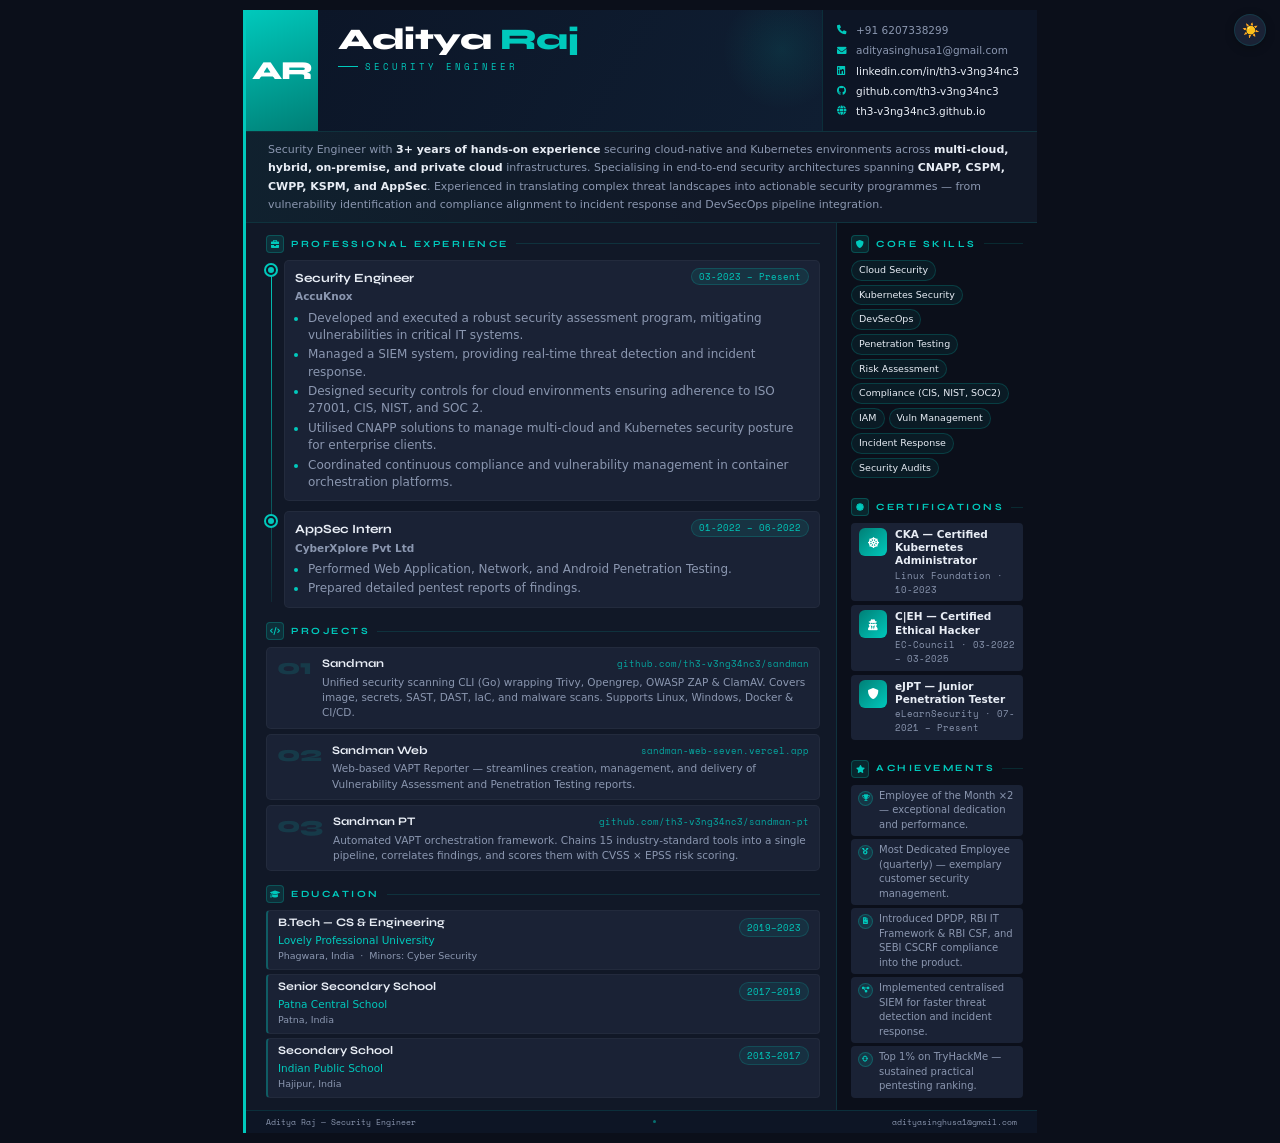
==== img/cv.html @ 72dccef9 "added projects" ====
<!DOCTYPE html>
<html lang="en">
<head>
<meta charset="utf-8">
<title>Aditya Raj — CV</title>
<meta name="viewport" content="width=device-width,initial-scale=1.0">
<link rel="stylesheet" href="https://cdnjs.cloudflare.com/ajax/libs/font-awesome/6.0.0/css/all.min.css">
<link href="https://fonts.googleapis.com/css2?family=Space+Mono:wght@400;700&family=Syne:wght@400;600;700;800&display=swap" rel="stylesheet">
<style>
*, *::before, *::after { margin: 0; padding: 0; box-sizing: border-box; }

:root {
  --accent:  #00c9bc;
  --accent2: #007f76;
  --dark:    #0b0f1a;
  --dark2:   #111827;
  --dark3:   #1a2235;
  --dark4:   #0d1525;
  --text:    #e8edf5;
  --muted:   #8b97b0;
  --border:  rgba(0,201,188,0.14);
  --fh: 'Syne', sans-serif;
  --fm: 'Space Mono', monospace;
}

@page { size: A4; margin: 0; }

html, body {
  background: var(--dark);
  color: var(--text);
  font-family: 'Segoe UI', system-ui, sans-serif;
  font-size: 12px;
  line-height: 1.55;
  -webkit-print-color-adjust: exact;
  print-color-adjust: exact;
  -webkit-font-smoothing: antialiased;
  -moz-osx-font-smoothing: grayscale;
  text-rendering: optimizeLegibility;
}

a { color: var(--accent); text-decoration: none; }

/* ── PAGE ── */
.page {
  width: 794px;
  height: 1123px;
  margin: 0 auto;
  background: var(--dark2);
  overflow: hidden;
  display: flex;
  flex-direction: column;
  border-left: 3px solid var(--accent);
}

/* ══════════════════════════════
   HEADER
══════════════════════════════ */
.hdr {
  display: grid;
  grid-template-columns: auto 1fr auto;
  align-items: stretch;
  flex-shrink: 0;
  border-bottom: 1px solid var(--border);
}

/* Monogram block */
.hdr-mono {
  width: 72px;
  background: linear-gradient(160deg, var(--accent) 0%, var(--accent2) 100%);
  display: flex;
  align-items: center;
  justify-content: center;
  font-family: var(--fh);
  font-size: 26px;
  font-weight: 800;
  color: #fff;
  letter-spacing: -1px;
  flex-shrink: 0;
}

/* Name block */
.hdr-name {
  padding: 14px 20px;
  background: linear-gradient(120deg, #0c1628 0%, #0f1e32 100%);
  position: relative;
  overflow: hidden;
}
.hdr-name::after {
  content: '';
  position: absolute;
  right: -20px; top: -20px;
  width: 120px; height: 120px;
  border-radius: 50%;
  background: radial-gradient(circle, rgba(0,201,188,0.1) 0%, transparent 70%);
  pointer-events: none;
}
.hdr-name h1 {
  font-family: var(--fh);
  font-size: 30px;
  font-weight: 800;
  letter-spacing: -0.5px;
  line-height: 1;
  color: #fff;
}
.hdr-name h1 em { color: var(--accent); font-style: normal; }
.hdr-name .role {
  font-family: var(--fm);
  font-size: 9px;
  color: var(--accent);
  letter-spacing: 3px;
  text-transform: uppercase;
  margin-top: 6px;
  display: flex;
  align-items: center;
  gap: 7px;
}
.hdr-name .role::before { content: ''; width: 20px; height: 1px; background: var(--accent); }

/* Contacts block */
.hdr-contacts {
  padding: 12px 18px 12px 14px;
  background: var(--dark4);
  display: flex;
  flex-direction: column;
  justify-content: center;
  gap: 4px;
  border-left: 1px solid var(--border);
}
.hdr-contacts span {
  display: flex;
  align-items: center;
  gap: 7px;
  font-size: 10.5px;
  color: var(--muted);
  white-space: nowrap;
}
.hdr-contacts i { color: var(--accent); width: 12px; font-size: 9.5px; }
.hdr-contacts a { color: var(--text); font-size: 10.5px; }

/* ══════════════════════════════
   BIO + STATS STRIP
══════════════════════════════ */
.bio-strip {
  flex-shrink: 0;
  border-bottom: 1px solid var(--border);
}
.bio-text {
  padding: 9px 22px 8px;
  font-size: 11px;
  color: var(--muted);
  line-height: 1.65;
  background: linear-gradient(90deg, rgba(0,201,188,0.05) 0%, transparent 60%);
}
.bio-text strong { color: var(--text); font-weight: 600; }

/* ══════════════════════════════
   BODY
══════════════════════════════ */
.body {
  display: grid;
  grid-template-columns: 1fr 200px;
  flex: 1;
  min-height: 0;
}

/* MAIN */
.main {
  padding: 12px 16px 12px 20px;
  border-right: 1px solid var(--border);
  display: flex;
  flex-direction: column;
  justify-content: space-between;
  overflow: hidden;
}

/* SIDE */
.side {
  padding: 12px 14px;
  background: var(--dark);
  display: flex;
  flex-direction: column;
  justify-content: space-between;
  overflow: hidden;
}

/* ── SECTION TITLE ── */
.st {
  display: flex;
  align-items: center;
  gap: 7px;
  margin-bottom: 7px;
}
.st .si {
  width: 18px; height: 18px;
  border-radius: 4px;
  background: rgba(0,201,188,0.12);
  border: 1px solid rgba(0,201,188,0.25);
  display: flex; align-items: center; justify-content: center;
  color: var(--accent);
  font-size: 8px;
  flex-shrink: 0;
}
.st h2 {
  font-family: var(--fh);
  font-size: 9.5px;
  font-weight: 700;
  letter-spacing: 2.5px;
  text-transform: uppercase;
  color: var(--accent);
}
.st::after { content: ''; flex: 1; height: 1px; background: var(--border); }

/* ══════════════════════════════
   TIMELINE EXPERIENCE
══════════════════════════════ */
.timeline { position: relative; padding-left: 18px; }
.timeline::before {
  content: '';
  position: absolute;
  left: 5px; top: 6px; bottom: 6px;
  width: 1px;
  background: linear-gradient(180deg, var(--accent) 0%, rgba(0,201,188,0.1) 100%);
}
.tl-item { position: relative; margin-bottom: 10px; }
.tl-item:last-child { margin-bottom: 0; }
.tl-dot {
  position: absolute;
  left: -18px;
  top: 5px;
  width: 10px; height: 10px;
  border-radius: 50%;
  background: var(--accent);
  border: 2px solid var(--dark2);
  box-shadow: 0 0 0 2px var(--accent);
}
.tl-card {
  background: var(--dark3);
  border-radius: 5px;
  border: 1px solid rgba(255,255,255,0.04);
  padding: 7px 10px;
}
.tl-head {
  display: flex;
  justify-content: space-between;
  align-items: flex-start;
  gap: 8px;
  margin-bottom: 1px;
}
.tl-head h3 {
  font-family: var(--fh);
  font-size: 12.5px;
  font-weight: 700;
  color: var(--text);
}
.dt {
  font-family: var(--fm);
  font-size: 8.5px;
  color: var(--accent);
  background: rgba(0,201,188,0.1);
  border: 1px solid rgba(0,201,188,0.2);
  padding: 1px 7px;
  border-radius: 20px;
  white-space: nowrap;
  flex-shrink: 0;
}
.tl-co {
  font-size: 10.5px;
  color: var(--muted);
  font-weight: 600;
  margin-bottom: 5px;
}
.tl-card ul { padding-left: 13px; color: var(--muted); }
.tl-card ul li { margin-bottom: 2px; line-height: 1.45; }
.tl-card ul li::marker { color: var(--accent); }

/* ══════════════════════════════
   PROJECTS
══════════════════════════════ */
.proj-list { display: flex; flex-direction: column; gap: 5px; }
.proj {
  background: var(--dark3);
  border-radius: 5px;
  border: 1px solid rgba(255,255,255,0.04);
  padding: 7px 10px;
  display: grid;
  grid-template-columns: auto 1fr;
  gap: 0 10px;
  align-items: start;
}
.proj-num {
  font-family: var(--fh);
  font-size: 22px;
  font-weight: 800;
  color: rgba(0,201,188,0.15);
  line-height: 1;
  padding-top: 1px;
  user-select: none;
}
.proj-body {}
.proj-head {
  display: flex;
  justify-content: space-between;
  align-items: center;
  margin-bottom: 2px;
}
.proj h4 {
  font-family: var(--fh);
  font-size: 11.5px;
  font-weight: 700;
  color: var(--text);
}
.pl {
  font-family: var(--fm);
  font-size: 8.5px;
  color: var(--accent);
  opacity: 0.8;
}
.proj p { font-size: 10.5px; color: var(--muted); line-height: 1.45; }

/* ══════════════════════════════
   EDUCATION
══════════════════════════════ */
.edu-list { display: flex; flex-direction: column; gap: 4px; }
.edu {
  padding: 5px 10px;
  background: var(--dark3);
  border-radius: 4px;
  border: 1px solid rgba(255,255,255,0.04);
  border-left: 2px solid rgba(0,201,188,0.35);
  display: flex;
  justify-content: space-between;
  align-items: flex-start;
  gap: 8px;
}
.edu-left { flex: 1; }
.edu h4 {
  font-family: var(--fh);
  font-size: 11.5px;
  font-weight: 700;
  color: var(--text);
  line-height: 1.2;
}
.edu .es { font-size: 10.5px; color: var(--accent); margin-top: 2px; }
.edu .em { font-size: 9.5px; color: var(--muted); margin-top: 1px; }
.edu-date {
  font-family: var(--fm);
  font-size: 8.5px;
  color: var(--accent);
  background: rgba(0,201,188,0.09);
  border: 1px solid rgba(0,201,188,0.18);
  padding: 2px 7px;
  border-radius: 20px;
  white-space: nowrap;
  flex-shrink: 0;
  margin-top: 2px;
}

/* ══════════════════════════════
   SIDEBAR — SKILLS
══════════════════════════════ */
.chip-wrap { display: flex; flex-wrap: wrap; gap: 4px; }
.chip {
  font-size: 9.5px;
  padding: 2px 7px;
  border-radius: 20px;
  background: rgba(0,201,188,0.07);
  border: 1px solid rgba(0,201,188,0.2);
  color: var(--text);
  white-space: nowrap;
}

/* ══════════════════════════════
   SIDEBAR — CERTS
══════════════════════════════ */
.cert {
  display: flex;
  gap: 8px;
  align-items: flex-start;
  padding: 5px 8px;
  background: var(--dark3);
  border-radius: 4px;
  margin-bottom: 4px;
}
.cert:last-child { margin-bottom: 0; }
.cert-badge {
  width: 28px; height: 28px; min-width: 28px;
  border-radius: 6px;
  background: linear-gradient(135deg, var(--accent2), var(--accent));
  display: flex; align-items: center; justify-content: center;
  color: #fff;
  font-size: 11px;
  flex-shrink: 0;
}
.cert-info { flex: 1; min-width: 0; }
.cert .cn {
  font-size: 10.5px;
  font-weight: 700;
  color: var(--text);
  line-height: 1.25;
}
.cert .cm {
  font-size: 9px;
  color: var(--muted);
  margin-top: 1px;
  font-family: var(--fm);
}

/* ══════════════════════════════
   SIDEBAR — ACHIEVEMENTS
══════════════════════════════ */
.ach {
  display: flex;
  gap: 6px;
  align-items: flex-start;
  padding: 4px 7px;
  background: var(--dark3);
  border-radius: 4px;
  margin-bottom: 3px;
}
.ach:last-child { margin-bottom: 0; }
.ai {
  width: 15px; height: 15px; min-width: 15px;
  border-radius: 50%;
  background: rgba(0,201,188,0.12);
  border: 1px solid rgba(0,201,188,0.28);
  display: flex; align-items: center; justify-content: center;
  color: var(--accent);
  font-size: 6.5px;
  margin-top: 2px;
  flex-shrink: 0;
}
.at { font-size: 10px; color: var(--muted); line-height: 1.45; }

/* ══════════════════════════════
   FOOTER
══════════════════════════════ */
.ftr {
  padding: 5px 20px;
  border-top: 1px solid var(--border);
  background: var(--dark4);
  display: flex;
  justify-content: space-between;
  align-items: center;
  flex-shrink: 0;
}
.ftr span { font-family: var(--fm); font-size: 8px; color: var(--muted); }
.ftr .dot { width: 3px; height: 3px; border-radius: 50%; background: var(--accent); opacity: 0.5; }

/* ══════════════════════════════
   LIGHT MODE
══════════════════════════════ */
body.light {
  --accent:  #007a72;
  --accent2: #005a53;
  --dark:    #edf1f7;
  --dark2:   #ffffff;
  --dark3:   #f2f5fa;
  --dark4:   #e8edf5;
  --text:    #0f1724;
  --muted:   #4a5568;
  --border:  rgba(0,122,114,0.16);
}
body.light { background: #dde3ec; }
body.light .hdr-name { background: linear-gradient(120deg, #f0f5ff 0%, #e8f0fe 100%); }
body.light .hdr-name h1 { color: #0f1724; }
body.light .timeline::before { background: linear-gradient(180deg, var(--accent) 0%, rgba(0,122,114,0.1) 100%); }
body.light .tl-dot { border-color: var(--dark2); }
body.light .tl-card,
body.light .proj,
body.light .edu,
body.light .cert,
body.light .ach { border-color: rgba(0,0,0,0.06); }
body.light .cert-badge { background: linear-gradient(135deg, var(--accent2), var(--accent)); }
body.light .ftr { background: #e8edf5; }

/* ── TOGGLE BUTTON ── */
.mode-btn {
  position: fixed;
  top: 14px; right: 14px;
  z-index: 999;
  width: 32px; height: 32px;
  border-radius: 50%;
  border: 1px solid var(--border);
  background: var(--dark3);
  color: var(--accent);
  font-size: 14px;
  cursor: pointer;
  display: flex; align-items: center; justify-content: center;
  box-shadow: 0 2px 10px rgba(0,0,0,0.25);
  transition: background 0.2s;
}
.mode-btn:hover { background: var(--accent); color: #fff; }

@media screen { body { padding: 10px; } }
@media print {
  body { padding: 0; }
  .page { margin: 0; }
  .mode-btn { display: none; }
}
</style>
</head>
<body class="dark">
<button class="mode-btn" id="modeBtn" title="Toggle light/dark">☀️</button>
<div class="page">

  <!-- HEADER -->
  <div class="hdr">
    <div class="hdr-mono">AR</div>
    <div class="hdr-name">
      <h1>Aditya <em>Raj</em></h1>
      <div class="role">Security Engineer</div>
    </div>
    <div class="hdr-contacts">
      <span><i class="fas fa-phone"></i>+91 6207338299</span>
      <span><i class="fas fa-envelope"></i>adityasinghusa1@gmail.com</span>
      <span><i class="fab fa-linkedin"></i><a href="https://linkedin.com/in/th3-v3ng34nc3/">linkedin.com/in/th3-v3ng34nc3</a></span>
      <span><i class="fab fa-github"></i><a href="https://github.com/th3-v3ng34nc3">github.com/th3-v3ng34nc3</a></span>
      <span><i class="fas fa-globe"></i><a href="https://th3-v3ng34nc3.github.io">th3-v3ng34nc3.github.io</a></span>
    </div>
  </div>

  <!-- BIO + STATS -->
  <div class="bio-strip">
    <div class="bio-text">Security Engineer with <strong>3+ years of hands-on experience</strong> securing cloud-native and Kubernetes environments across <strong>multi-cloud, hybrid, on-premise, and private cloud</strong> infrastructures. Specialising in end-to-end security architectures spanning <strong>CNAPP, CSPM, CWPP, KSPM, and AppSec</strong>. Experienced in translating complex threat landscapes into actionable security programmes — from vulnerability identification and compliance alignment to incident response and DevSecOps pipeline integration.</div>
  </div>

  <!-- BODY -->
  <div class="body">

    <!-- MAIN -->
    <div class="main">

      <!-- Experience -->
      <div>
        <div class="st"><div class="si"><i class="fas fa-briefcase"></i></div><h2>Professional Experience</h2></div>
        <div class="timeline">
          <div class="tl-item">
            <div class="tl-dot"></div>
            <div class="tl-card">
              <div class="tl-head"><h3>Security Engineer</h3><span class="dt">03-2023 – Present</span></div>
              <div class="tl-co">AccuKnox</div>
              <ul>
                <li>Developed and executed a robust security assessment program, mitigating vulnerabilities in critical IT systems.</li>
                <li>Managed a SIEM system, providing real-time threat detection and incident response.</li>
                <li>Designed security controls for cloud environments ensuring adherence to ISO 27001, CIS, NIST, and SOC 2.</li>
                <li>Utilised CNAPP solutions to manage multi-cloud and Kubernetes security posture for enterprise clients.</li>
                <li>Coordinated continuous compliance and vulnerability management in container orchestration platforms.</li>
              </ul>
            </div>
          </div>
          <div class="tl-item">
            <div class="tl-dot"></div>
            <div class="tl-card">
              <div class="tl-head"><h3>AppSec Intern</h3><span class="dt">01-2022 – 06-2022</span></div>
              <div class="tl-co">CyberXplore Pvt Ltd</div>
              <ul>
                <li>Performed Web Application, Network, and Android Penetration Testing.</li>
                <li>Prepared detailed pentest reports of findings.</li>
              </ul>
            </div>
          </div>
        </div>
      </div>

      <!-- Projects -->
      <div>
        <div class="st"><div class="si"><i class="fas fa-code"></i></div><h2>Projects</h2></div>
        <div class="proj-list">
          <div class="proj">
            <div class="proj-num">01</div>
            <div class="proj-body">
              <div class="proj-head"><h4>Sandman</h4><a class="pl" href="https://github.com/th3-v3ng34nc3/sandman" target="_blank">github.com/th3-v3ng34nc3/sandman</a></div>
              <p>Unified security scanning CLI (Go) wrapping Trivy, Opengrep, OWASP ZAP &amp; ClamAV. Covers image, secrets, SAST, DAST, IaC, and malware scans. Supports Linux, Windows, Docker &amp; CI/CD.</p>
            </div>
          </div>
          <div class="proj">
            <div class="proj-num">02</div>
            <div class="proj-body">
              <div class="proj-head"><h4>Sandman Web</h4><a class="pl" href="https://sandman-web-seven.vercel.app/" target="_blank">sandman-web-seven.vercel.app</a></div>
              <p>Web-based VAPT Reporter — streamlines creation, management, and delivery of Vulnerability Assessment and Penetration Testing reports.</p>
            </div>
          </div>
          <div class="proj">
            <div class="proj-num">03</div>
            <div class="proj-body">
              <div class="proj-head"><h4>Sandman PT</h4><a class="pl" href="https://github.com/th3-v3ng34nc3/sandman-pt" target="_blank">github.com/th3-v3ng34nc3/sandman-pt</a></div>
              <p>Automated VAPT orchestration framework. Chains 15 industry-standard tools into a single pipeline, correlates findings, and scores them with CVSS × EPSS risk scoring.</p>
            </div>
          </div>
        </div>
      </div>

      <!-- Education -->
      <div>
        <div class="st"><div class="si"><i class="fas fa-graduation-cap"></i></div><h2>Education</h2></div>
        <div class="edu-list">
          <div class="edu">
            <div class="edu-left">
              <h4>B.Tech — CS &amp; Engineering</h4>
              <div class="es">Lovely Professional University</div>
              <div class="em">Phagwara, India &nbsp;·&nbsp; Minors: Cyber Security</div>
            </div>
            <div class="edu-date">2019–2023</div>
          </div>
          <div class="edu">
            <div class="edu-left">
              <h4>Senior Secondary School</h4>
              <div class="es">Patna Central School</div>
              <div class="em">Patna, India</div>
            </div>
            <div class="edu-date">2017–2019</div>
          </div>
          <div class="edu">
            <div class="edu-left">
              <h4>Secondary School</h4>
              <div class="es">Indian Public School</div>
              <div class="em">Hajipur, India</div>
            </div>
            <div class="edu-date">2013–2017</div>
          </div>
        </div>
      </div>

    </div>

    <!-- SIDE -->
    <div class="side">

      <!-- Core Skills -->
      <div>
        <div class="st"><div class="si"><i class="fas fa-shield-alt"></i></div><h2>Core Skills</h2></div>
        <div class="chip-wrap">
          <span class="chip">Cloud Security</span>
          <span class="chip">Kubernetes Security</span>
          <span class="chip">DevSecOps</span>
          <span class="chip">Penetration Testing</span>
          <span class="chip">Risk Assessment</span>
          <span class="chip">Compliance (CIS, NIST, SOC2)</span>
          <span class="chip">IAM</span>
          <span class="chip">Vuln Management</span>
          <span class="chip">Incident Response</span>
          <span class="chip">Security Audits</span>
        </div>
      </div>

      <!-- Certifications -->
      <div>
        <div class="st"><div class="si"><i class="fas fa-certificate"></i></div><h2>Certifications</h2></div>
        <div class="cert">
          <div class="cert-badge"><i class="fas fa-dharmachakra"></i></div>
          <div class="cert-info">
            <div class="cn">CKA — Certified Kubernetes Administrator</div>
            <div class="cm">Linux Foundation · 10-2023</div>
          </div>
        </div>
        <div class="cert">
          <div class="cert-badge"><i class="fas fa-user-secret"></i></div>
          <div class="cert-info">
            <div class="cn">C|EH — Certified Ethical Hacker</div>
            <div class="cm">EC-Council · 03-2022 – 03-2025</div>
          </div>
        </div>
        <div class="cert">
          <div class="cert-badge"><i class="fas fa-shield-alt"></i></div>
          <div class="cert-info">
            <div class="cn">eJPT — Junior Penetration Tester</div>
            <div class="cm">eLearnSecurity · 07-2021 – Present</div>
          </div>
        </div>
      </div>

      <!-- Achievements -->
      <div>
        <div class="st"><div class="si"><i class="fas fa-star"></i></div><h2>Achievements</h2></div>
        <div class="ach"><div class="ai"><i class="fas fa-trophy"></i></div><div class="at">Employee of the Month ×2 — exceptional dedication and performance.</div></div>
        <div class="ach"><div class="ai"><i class="fas fa-medal"></i></div><div class="at">Most Dedicated Employee (quarterly) — exemplary customer security management.</div></div>
        <div class="ach"><div class="ai"><i class="fas fa-file-contract"></i></div><div class="at">Introduced DPDP, RBI IT Framework &amp; RBI CSF, and SEBI CSCRF compliance into the product.</div></div>
        <div class="ach"><div class="ai"><i class="fas fa-project-diagram"></i></div><div class="at">Implemented centralised SIEM for faster threat detection and incident response.</div></div>
        <div class="ach"><div class="ai"><i class="fas fa-crosshairs"></i></div><div class="at">Top 1% on TryHackMe — sustained practical pentesting ranking.</div></div>
      </div>

    </div>
  </div>

  <!-- FOOTER -->
  <div class="ftr">
    <span>Aditya Raj — Security Engineer</span>
    <div class="dot"></div>
    <span>adityasinghusa1@gmail.com</span>
  </div>

</div>
<script>
  const btn = document.getElementById('modeBtn');
  btn.addEventListener('click', () => {
    const isLight = document.body.classList.toggle('light');
    document.body.classList.toggle('dark', !isLight);
    btn.textContent = isLight ? '🌙' : '☀️';
  });
</script>
</body>
</html>
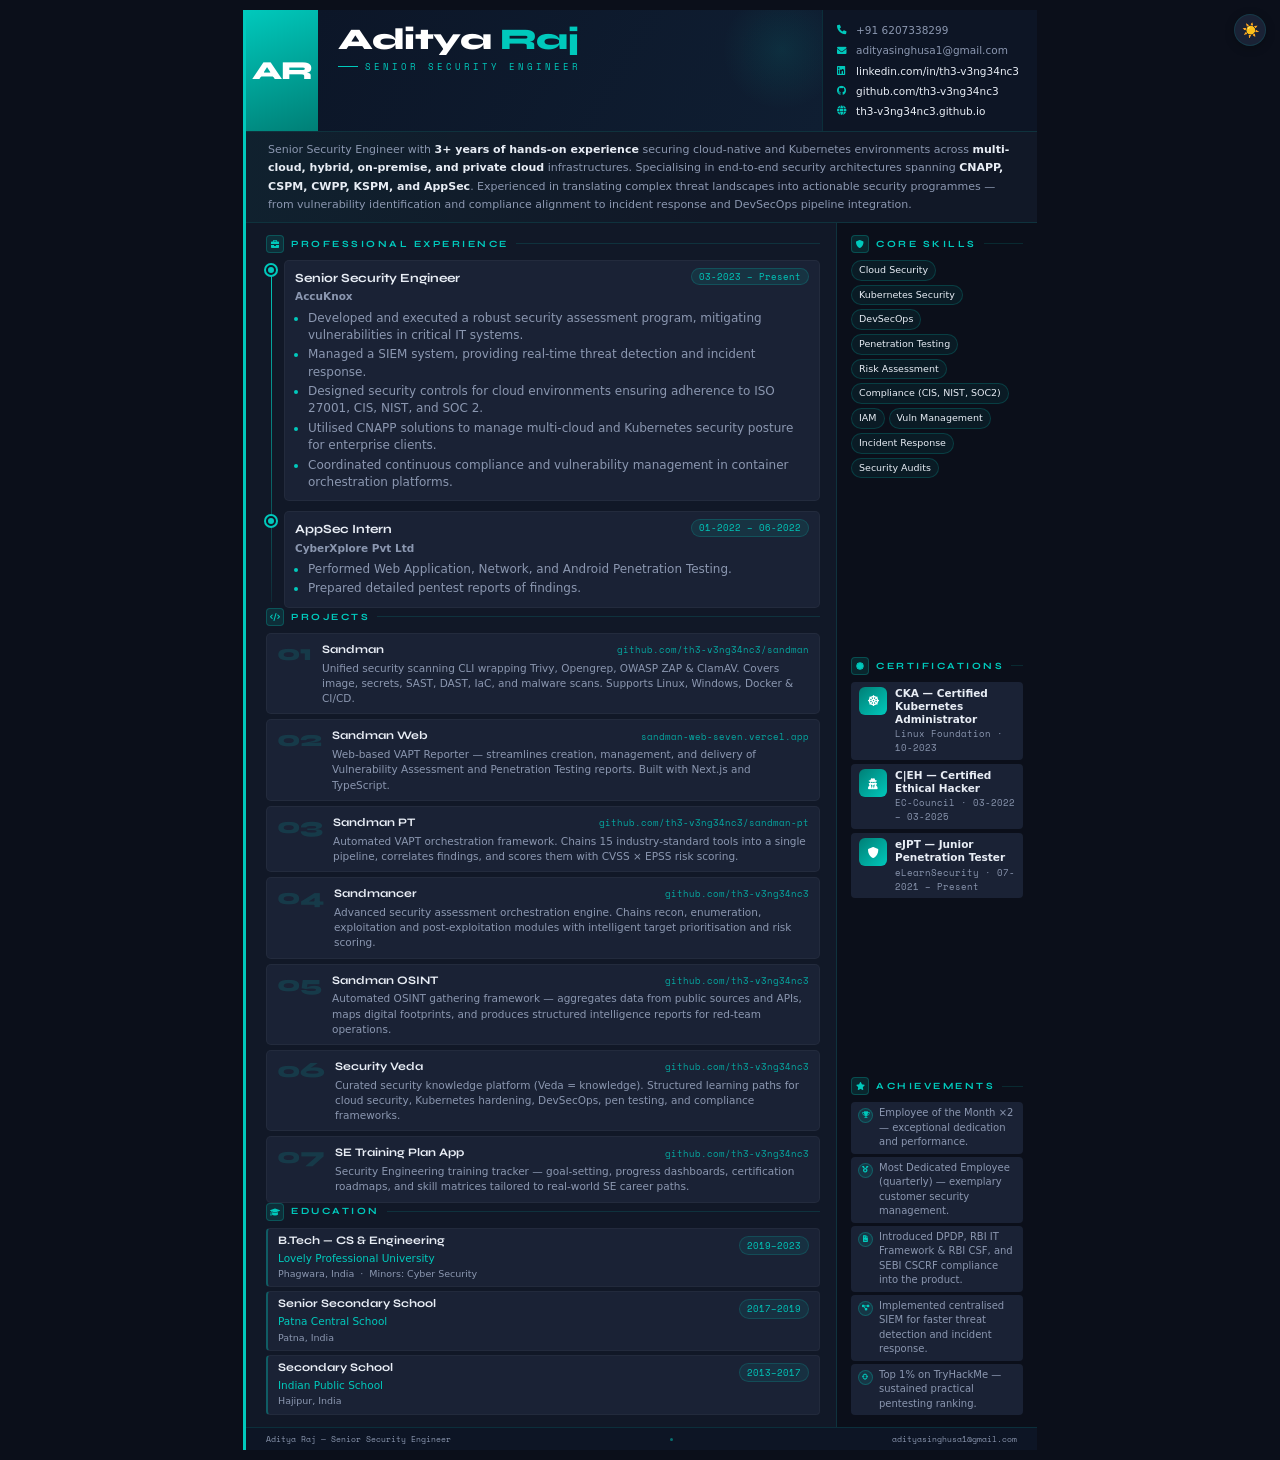
==== commit c9993346: "updates" ====
--- a/img/cv.html
+++ b/img/cv.html
@@ -43,14 +43,17 @@
 /* ── PAGE ── */
 .page {
   width: 794px;
-  height: 1123px;
+  min-height: 1123px;
   margin: 0 auto;
   background: var(--dark2);
-  overflow: hidden;
+  overflow: visible;
   display: flex;
   flex-direction: column;
   border-left: 3px solid var(--accent);
 }
+.proj-list { display: flex; flex-direction: column; gap: 5px; max-height: none; }
+.main { overflow: visible; }
+.body { overflow: visible; }
 
 /* ══════════════════════════════
    HEADER
@@ -491,7 +494,14 @@
 }
 .mode-btn:hover { background: var(--accent); color: #fff; }
 
-@media screen { body { padding: 10px; } }
+@media screen { body { padding: 10px; min-height: 100vh; } }
+@media screen and (max-width: 820px) {
+  .page { width: 100%; min-width: 0; }
+  .body { grid-template-columns: 1fr; }
+  .side { border-left: none; border-top: 1px solid var(--border); }
+  .hdr { grid-template-columns: 72px 1fr; }
+  .hdr-contacts { grid-column: span 2; border-left: none; border-top: 1px solid var(--border); flex-direction: row; flex-wrap: wrap; gap: 8px; }
+}
 @media print {
   body { padding: 0; }
   .page { margin: 0; }
@@ -508,7 +518,7 @@
     <div class="hdr-mono">AR</div>
     <div class="hdr-name">
       <h1>Aditya <em>Raj</em></h1>
-      <div class="role">Security Engineer</div>
+      <div class="role">Senior Security Engineer</div>
     </div>
     <div class="hdr-contacts">
       <span><i class="fas fa-phone"></i>+91 6207338299</span>
@@ -521,7 +531,7 @@
 
   <!-- BIO + STATS -->
   <div class="bio-strip">
-    <div class="bio-text">Security Engineer with <strong>3+ years of hands-on experience</strong> securing cloud-native and Kubernetes environments across <strong>multi-cloud, hybrid, on-premise, and private cloud</strong> infrastructures. Specialising in end-to-end security architectures spanning <strong>CNAPP, CSPM, CWPP, KSPM, and AppSec</strong>. Experienced in translating complex threat landscapes into actionable security programmes — from vulnerability identification and compliance alignment to incident response and DevSecOps pipeline integration.</div>
+    <div class="bio-text">Senior Security Engineer with <strong>3+ years of hands-on experience</strong> securing cloud-native and Kubernetes environments across <strong>multi-cloud, hybrid, on-premise, and private cloud</strong> infrastructures. Specialising in end-to-end security architectures spanning <strong>CNAPP, CSPM, CWPP, KSPM, and AppSec</strong>. Experienced in translating complex threat landscapes into actionable security programmes — from vulnerability identification and compliance alignment to incident response and DevSecOps pipeline integration.</div>
   </div>
 
   <!-- BODY -->
@@ -537,7 +547,7 @@
           <div class="tl-item">
             <div class="tl-dot"></div>
             <div class="tl-card">
-              <div class="tl-head"><h3>Security Engineer</h3><span class="dt">03-2023 – Present</span></div>
+              <div class="tl-head"><h3>Senior Security Engineer</h3><span class="dt">03-2023 – Present</span></div>
               <div class="tl-co">AccuKnox</div>
               <ul>
                 <li>Developed and executed a robust security assessment program, mitigating vulnerabilities in critical IT systems.</li>
@@ -570,14 +580,14 @@
             <div class="proj-num">01</div>
             <div class="proj-body">
               <div class="proj-head"><h4>Sandman</h4><a class="pl" href="https://github.com/th3-v3ng34nc3/sandman" target="_blank">github.com/th3-v3ng34nc3/sandman</a></div>
-              <p>Unified security scanning CLI (Go) wrapping Trivy, Opengrep, OWASP ZAP &amp; ClamAV. Covers image, secrets, SAST, DAST, IaC, and malware scans. Supports Linux, Windows, Docker &amp; CI/CD.</p>
+              <p>Unified security scanning CLI wrapping Trivy, Opengrep, OWASP ZAP &amp; ClamAV. Covers image, secrets, SAST, DAST, IaC, and malware scans. Supports Linux, Windows, Docker &amp; CI/CD.</p>
             </div>
           </div>
           <div class="proj">
             <div class="proj-num">02</div>
             <div class="proj-body">
               <div class="proj-head"><h4>Sandman Web</h4><a class="pl" href="https://sandman-web-seven.vercel.app/" target="_blank">sandman-web-seven.vercel.app</a></div>
-              <p>Web-based VAPT Reporter — streamlines creation, management, and delivery of Vulnerability Assessment and Penetration Testing reports.</p>
+              <p>Web-based VAPT Reporter — streamlines creation, management, and delivery of Vulnerability Assessment and Penetration Testing reports. Built with Next.js and TypeScript.</p>
             </div>
           </div>
           <div class="proj">
@@ -585,6 +595,34 @@
             <div class="proj-body">
               <div class="proj-head"><h4>Sandman PT</h4><a class="pl" href="https://github.com/th3-v3ng34nc3/sandman-pt" target="_blank">github.com/th3-v3ng34nc3/sandman-pt</a></div>
               <p>Automated VAPT orchestration framework. Chains 15 industry-standard tools into a single pipeline, correlates findings, and scores them with CVSS × EPSS risk scoring.</p>
+            </div>
+          </div>
+          <div class="proj">
+            <div class="proj-num">04</div>
+            <div class="proj-body">
+              <div class="proj-head"><h4>Sandmancer</h4><a class="pl" href="https://github.com/th3-v3ng34nc3" target="_blank">github.com/th3-v3ng34nc3</a></div>
+              <p>Advanced security assessment orchestration engine. Chains recon, enumeration, exploitation and post-exploitation modules with intelligent target prioritisation and risk scoring.</p>
+            </div>
+          </div>
+          <div class="proj">
+            <div class="proj-num">05</div>
+            <div class="proj-body">
+              <div class="proj-head"><h4>Sandman OSINT</h4><a class="pl" href="https://github.com/th3-v3ng34nc3" target="_blank">github.com/th3-v3ng34nc3</a></div>
+              <p>Automated OSINT gathering framework — aggregates data from public sources and APIs, maps digital footprints, and produces structured intelligence reports for red-team operations.</p>
+            </div>
+          </div>
+          <div class="proj">
+            <div class="proj-num">06</div>
+            <div class="proj-body">
+              <div class="proj-head"><h4>Security Veda</h4><a class="pl" href="https://github.com/th3-v3ng34nc3" target="_blank">github.com/th3-v3ng34nc3</a></div>
+              <p>Curated security knowledge platform (Veda = knowledge). Structured learning paths for cloud security, Kubernetes hardening, DevSecOps, pen testing, and compliance frameworks.</p>
+            </div>
+          </div>
+          <div class="proj">
+            <div class="proj-num">07</div>
+            <div class="proj-body">
+              <div class="proj-head"><h4>SE Training Plan App</h4><a class="pl" href="https://github.com/th3-v3ng34nc3" target="_blank">github.com/th3-v3ng34nc3</a></div>
+              <p>Security Engineering training tracker — goal-setting, progress dashboards, certification roadmaps, and skill matrices tailored to real-world SE career paths.</p>
             </div>
           </div>
         </div>
@@ -684,7 +722,7 @@
 
   <!-- FOOTER -->
   <div class="ftr">
-    <span>Aditya Raj — Security Engineer</span>
+    <span>Aditya Raj — Senior Security Engineer</span>
     <div class="dot"></div>
     <span>adityasinghusa1@gmail.com</span>
   </div>
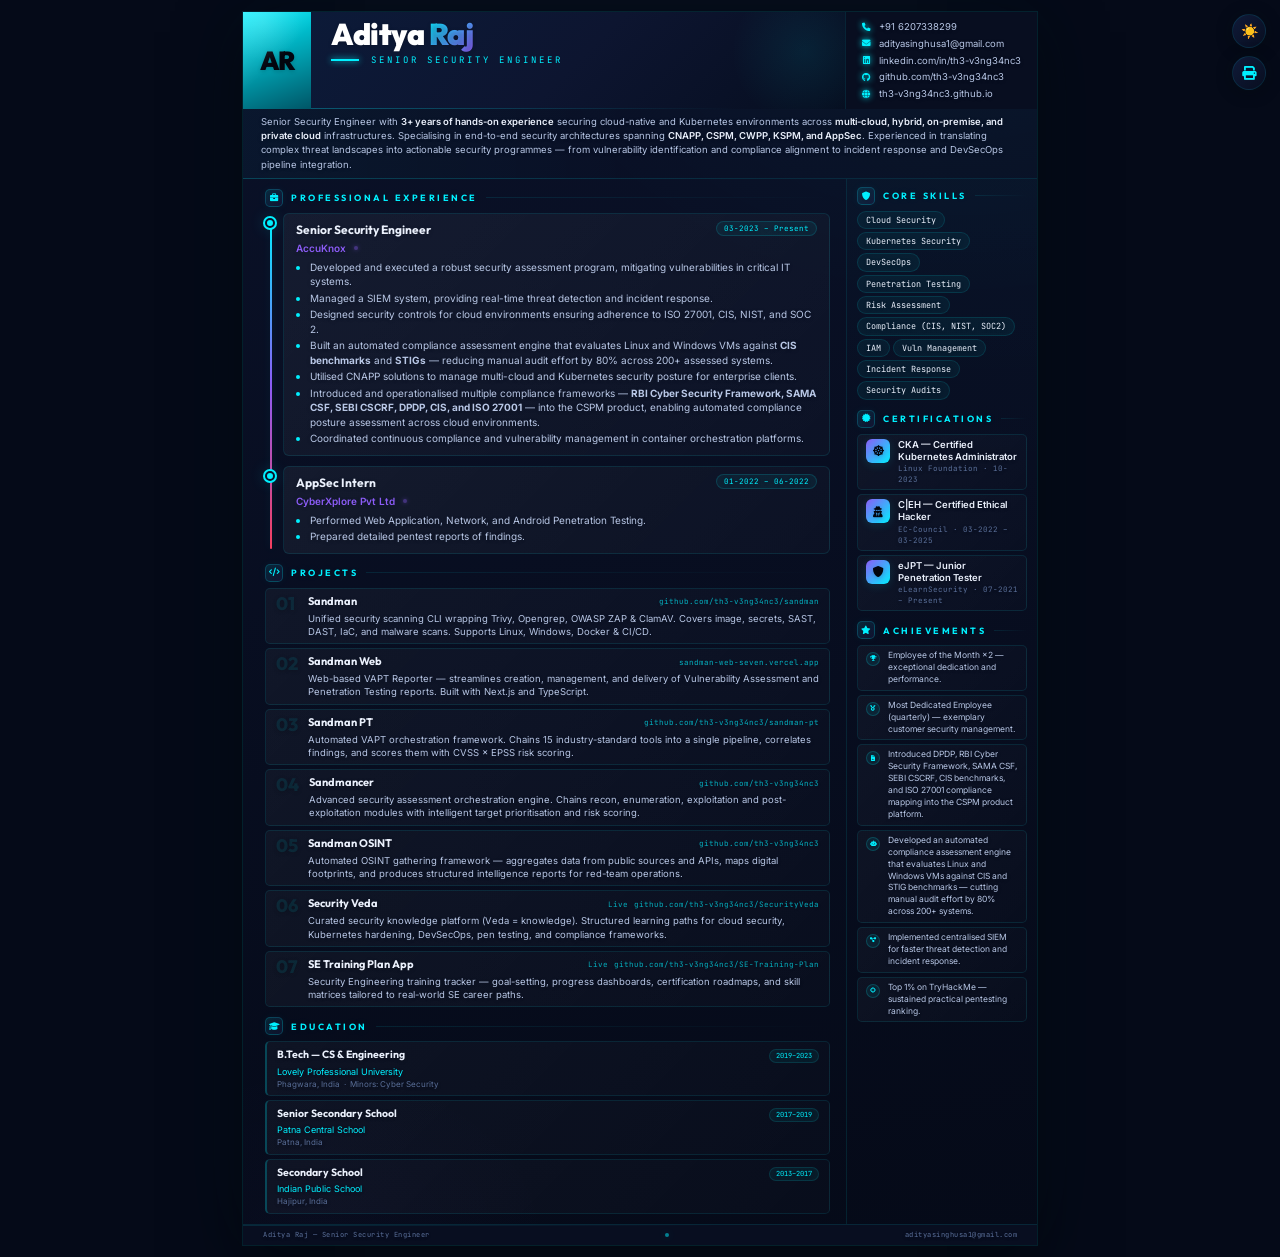
==== commit e4540e62: "updates" ====
--- a/img/cv.html
+++ b/img/cv.html
@@ -2,25 +2,37 @@
 <html lang="en">
 <head>
 <meta charset="utf-8">
-<title>Aditya Raj — CV</title>
+<title>Aditya Raj — Senior Security Engineer CV</title>
 <meta name="viewport" content="width=device-width,initial-scale=1.0">
 <link rel="stylesheet" href="https://cdnjs.cloudflare.com/ajax/libs/font-awesome/6.0.0/css/all.min.css">
-<link href="https://fonts.googleapis.com/css2?family=Space+Mono:wght@400;700&family=Syne:wght@400;600;700;800&display=swap" rel="stylesheet">
+<link href="https://fonts.googleapis.com/css2?family=Outfit:wght@400;600;700;800;900&family=Inter:wght@300;400;500;600;700;800&family=JetBrains+Mono:wght@400;500;600&display=swap" rel="stylesheet">
 <style>
 *, *::before, *::after { margin: 0; padding: 0; box-sizing: border-box; }
 
 :root {
-  --accent:  #00c9bc;
-  --accent2: #007f76;
-  --dark:    #0b0f1a;
-  --dark2:   #111827;
-  --dark3:   #1a2235;
-  --dark4:   #0d1525;
-  --text:    #e8edf5;
-  --muted:   #8b97b0;
-  --border:  rgba(0,201,188,0.14);
-  --fh: 'Syne', sans-serif;
-  --fm: 'Space Mono', monospace;
+  --cyan:    #00f0ff;
+  --purple:  #8b5cf6;
+  --rose:    #f43f5e;
+  --amber:   #fbbf24;
+  --accent:  var(--cyan);
+  --accent2: var(--purple);
+  --accent3: var(--rose);
+
+  --dark:    #050a18;
+  --dark2:   #0a1128;
+  --dark3:   #0f1a38;
+  --dark4:   #080e20;
+  --dark5:   #030715;
+  --text:    #eaf0fc;
+  --text2:   #b8c7e6;
+  --muted:   #5a6f99;
+  --border:  rgba(0,240,255,0.10);
+
+  --glow:    0 0 20px rgba(0,240,255,0.08);
+  --glow-sm: 0 0 10px rgba(0,240,255,0.06);
+  --fh: 'Outfit', system-ui, sans-serif;
+  --fb: 'Inter', system-ui, sans-serif;
+  --fm: 'JetBrains Mono', monospace;
 }
 
 @page { size: A4; margin: 0; }
@@ -28,32 +40,56 @@
 html, body {
   background: var(--dark);
   color: var(--text);
-  font-family: 'Segoe UI', system-ui, sans-serif;
-  font-size: 12px;
-  line-height: 1.55;
+  font-family: var(--fb);
+  font-size: 11px;
+  line-height: 1.45;
   -webkit-print-color-adjust: exact;
   print-color-adjust: exact;
   -webkit-font-smoothing: antialiased;
   -moz-osx-font-smoothing: grayscale;
   text-rendering: optimizeLegibility;
-}
-
-a { color: var(--accent); text-decoration: none; }
+  text-shadow: 0 1px 4px rgba(0,0,0,0.2);
+}
+
+a { color: var(--accent); text-decoration: none; transition: color 0.2s; }
+a:hover { color: #fff; text-decoration: underline; }
+
+/* ── AMBIENT GLOW ── */
+body::before {
+  content: '';
+  position: fixed; inset: 0;
+  background:
+    radial-gradient(ellipse 80% 50% at 20% -10%, rgba(0,240,255,0.04) 0%, transparent 60%),
+    radial-gradient(ellipse 60% 40% at 80% 110%, rgba(139,92,246,0.03) 0%, transparent 50%);
+  pointer-events: none;
+  z-index: -1;
+}
 
 /* ── PAGE ── */
 .page {
   width: 794px;
   min-height: 1123px;
   margin: 0 auto;
-  background: var(--dark2);
+  background: linear-gradient(170deg, var(--dark2) 0%, var(--dark) 100%);
   overflow: visible;
   display: flex;
   flex-direction: column;
-  border-left: 3px solid var(--accent);
-}
-.proj-list { display: flex; flex-direction: column; gap: 5px; max-height: none; }
-.main { overflow: visible; }
-.body { overflow: visible; }
+  position: relative;
+  box-shadow:
+    0 0 0 1px var(--border),
+    0 20px 60px rgba(0,0,0,0.5),
+    0 0 80px rgba(0,240,255,0.03);
+}
+.page::before {
+  content: '';
+  position: absolute;
+  inset: 0;
+  background:
+    radial-gradient(ellipse 90% 40% at 90% 0%, rgba(0,240,255,0.03) 0%, transparent 60%),
+    radial-gradient(ellipse 60% 30% at 10% 100%, rgba(139,92,246,0.025) 0%, transparent 50%);
+  pointer-events: none;
+  z-index: 0;
+}
 
 /* ══════════════════════════════
    HEADER
@@ -63,96 +99,142 @@
   grid-template-columns: auto 1fr auto;
   align-items: stretch;
   flex-shrink: 0;
-  border-bottom: 1px solid var(--border);
+  position: relative;
+  z-index: 1;
 }
 
 /* Monogram block */
 .hdr-mono {
-  width: 72px;
-  background: linear-gradient(160deg, var(--accent) 0%, var(--accent2) 100%);
+  width: 68px;
+  background: linear-gradient(160deg, var(--cyan) 0%, #005566 100%);
   display: flex;
   align-items: center;
   justify-content: center;
   font-family: var(--fh);
   font-size: 26px;
-  font-weight: 800;
-  color: #fff;
-  letter-spacing: -1px;
+  font-weight: 900;
+  color: #02050e;
+  letter-spacing: -2px;
   flex-shrink: 0;
+  position: relative;
+  overflow: hidden;
+}
+.hdr-mono::after {
+  content: '';
+  position: absolute;
+  inset: 0;
+  background: linear-gradient(135deg, rgba(255,255,255,0.2) 0%, transparent 50%);
+  pointer-events: none;
+}
+.hdr-mono::before {
+  content: '';
+  position: absolute;
+  width: 80px; height: 80px;
+  border-radius: 50%;
+  background: radial-gradient(circle, rgba(255,255,255,0.1) 0%, transparent 70%);
+  top: -30px; left: -20px;
+  pointer-events: none;
 }
 
 /* Name block */
 .hdr-name {
-  padding: 14px 20px;
-  background: linear-gradient(120deg, #0c1628 0%, #0f1e32 100%);
+  padding: 10px 20px;
+  background: linear-gradient(135deg, #0c1a38 0%, #0d1530 50%, #060e20 100%);
   position: relative;
   overflow: hidden;
+}
+.hdr-name::before {
+  content: '';
+  position: absolute;
+  right: -40px; top: -40px;
+  width: 160px; height: 160px;
+  border-radius: 50%;
+  background: radial-gradient(circle, rgba(0,240,255,0.08) 0%, transparent 65%);
+  pointer-events: none;
 }
 .hdr-name::after {
   content: '';
   position: absolute;
-  right: -20px; top: -20px;
-  width: 120px; height: 120px;
-  border-radius: 50%;
-  background: radial-gradient(circle, rgba(0,201,188,0.1) 0%, transparent 70%);
-  pointer-events: none;
+  bottom: 0; left: 0; right: 0;
+  height: 1px;
+  background: linear-gradient(90deg, var(--cyan) 0%, transparent 80%);
+  opacity: 0.3;
 }
 .hdr-name h1 {
   font-family: var(--fh);
   font-size: 30px;
-  font-weight: 800;
+  font-weight: 900;
   letter-spacing: -0.5px;
-  line-height: 1;
+  line-height: 0.85;
   color: #fff;
 }
-.hdr-name h1 em { color: var(--accent); font-style: normal; }
+.hdr-name h1 em {
+  background: linear-gradient(135deg, var(--cyan), var(--purple));
+  -webkit-background-clip: text;
+  -webkit-text-fill-color: transparent;
+  background-clip: text;
+  font-style: normal;
+}
 .hdr-name .role {
   font-family: var(--fm);
   font-size: 9px;
-  color: var(--accent);
+  color: var(--cyan);
   letter-spacing: 3px;
   text-transform: uppercase;
   margin-top: 6px;
   display: flex;
   align-items: center;
-  gap: 7px;
-}
-.hdr-name .role::before { content: ''; width: 20px; height: 1px; background: var(--accent); }
+  gap: 12px;
+  text-shadow: 0 0 20px rgba(0,240,255,0.15);
+}
+.hdr-name .role::before { content: ''; width: 28px; height: 1.5px; background: var(--cyan); box-shadow: 0 0 6px var(--cyan); }
 
 /* Contacts block */
 .hdr-contacts {
-  padding: 12px 18px 12px 14px;
+  padding: 8px 16px 8px 14px;
   background: var(--dark4);
   display: flex;
   flex-direction: column;
   justify-content: center;
-  gap: 4px;
+  gap: 3px;
   border-left: 1px solid var(--border);
+  position: relative;
 }
 .hdr-contacts span {
   display: flex;
   align-items: center;
   gap: 7px;
-  font-size: 10.5px;
-  color: var(--muted);
+  font-size: 9.5px;
+  color: var(--text2);
   white-space: nowrap;
 }
-.hdr-contacts i { color: var(--accent); width: 12px; font-size: 9.5px; }
-.hdr-contacts a { color: var(--text); font-size: 10.5px; }
+.hdr-contacts i { color: var(--accent); width: 12px; font-size: 8.5px; text-align: center; text-shadow: 0 0 6px var(--cyan); }
+.hdr-contacts a { color: var(--text2); font-size: 9.5px; transition: color 0.2s; }
+.hdr-contacts a:hover { color: var(--cyan); }
 
 /* ══════════════════════════════
    BIO + STATS STRIP
 ══════════════════════════════ */
 .bio-strip {
   flex-shrink: 0;
+  position: relative;
+  z-index: 1;
+}
+.bio-strip::after {
+  content: '';
+  position: absolute;
+  bottom: 0; left: 0; right: 0;
+  height: 1px;
+  background: linear-gradient(90deg, var(--cyan) 0%, transparent 70%);
+  opacity: 0.12;
+}
+.bio-text {
+  padding: 6px 18px 6px;
+  font-size: 9.5px;
+  color: var(--text2);
+  line-height: 1.5;
+  background: linear-gradient(90deg, rgba(0,240,255,0.03) 0%, transparent 50%);
   border-bottom: 1px solid var(--border);
-}
-.bio-text {
-  padding: 9px 22px 8px;
-  font-size: 11px;
-  color: var(--muted);
-  line-height: 1.65;
-  background: linear-gradient(90deg, rgba(0,201,188,0.05) 0%, transparent 60%);
 }
 .bio-text strong { color: var(--text); font-weight: 600; }
 
@@ -161,57 +243,62 @@
 ══════════════════════════════ */
 .body {
   display: grid;
-  grid-template-columns: 1fr 200px;
+  grid-template-columns: 1fr 190px;
   flex: 1;
   min-height: 0;
+  position: relative;
+  z-index: 1;
 }
 
 /* MAIN */
 .main {
-  padding: 12px 16px 12px 20px;
+  padding: 10px 16px 10px 22px;
   border-right: 1px solid var(--border);
   display: flex;
   flex-direction: column;
-  justify-content: space-between;
-  overflow: hidden;
-}
+  gap: 10px;
+  overflow: visible;
+}
+.main > div { flex-shrink: 0; }
 
 /* SIDE */
 .side {
-  padding: 12px 14px;
-  background: var(--dark);
+  padding: 8px 10px;
+  background: linear-gradient(180deg, rgba(0,240,255,0.015) 0%, transparent 30%);
   display: flex;
   flex-direction: column;
-  justify-content: space-between;
-  overflow: hidden;
+  gap: 10px;
+  overflow: visible;
 }
 
 /* ── SECTION TITLE ── */
 .st {
   display: flex;
   align-items: center;
-  gap: 7px;
-  margin-bottom: 7px;
+  gap: 8px;
+  margin-bottom: 6px;
 }
 .st .si {
   width: 18px; height: 18px;
-  border-radius: 4px;
-  background: rgba(0,201,188,0.12);
-  border: 1px solid rgba(0,201,188,0.25);
+  border-radius: 5px;
+  background: linear-gradient(135deg, rgba(0,240,255,0.12), rgba(139,92,246,0.08));
+  border: 1px solid rgba(0,240,255,0.2);
   display: flex; align-items: center; justify-content: center;
-  color: var(--accent);
-  font-size: 8px;
+  color: var(--cyan);
+  font-size: 8.5px;
   flex-shrink: 0;
+  box-shadow: 0 0 10px rgba(0,240,255,0.05);
 }
 .st h2 {
   font-family: var(--fh);
-  font-size: 9.5px;
+  font-size: 9px;
   font-weight: 700;
   letter-spacing: 2.5px;
   text-transform: uppercase;
-  color: var(--accent);
-}
-.st::after { content: ''; flex: 1; height: 1px; background: var(--border); }
+  color: var(--cyan);
+  text-shadow: 0 0 15px rgba(0,240,255,0.1);
+}
+.st::after { content: ''; flex: 1; height: 1px; background: linear-gradient(90deg, var(--border) 0%, transparent 100%); }
 
 /* ══════════════════════════════
    TIMELINE EXPERIENCE
@@ -220,9 +307,11 @@
 .timeline::before {
   content: '';
   position: absolute;
-  left: 5px; top: 6px; bottom: 6px;
-  width: 1px;
-  background: linear-gradient(180deg, var(--accent) 0%, rgba(0,201,188,0.1) 100%);
+  left: 5px; top: 6px; bottom: 5px;
+  width: 1.5px;
+  background: linear-gradient(180deg, var(--cyan) 0%, var(--purple) 50%, var(--rose) 100%);
+  border-radius: 2px;
+  box-shadow: 0 0 8px rgba(0,240,255,0.12);
 }
 .tl-item { position: relative; margin-bottom: 10px; }
 .tl-item:last-child { margin-bottom: 0; }
@@ -232,93 +321,121 @@
   top: 5px;
   width: 10px; height: 10px;
   border-radius: 50%;
-  background: var(--accent);
+  background: var(--cyan);
   border: 2px solid var(--dark2);
-  box-shadow: 0 0 0 2px var(--accent);
+  box-shadow: 0 0 0 2px var(--cyan), 0 0 16px rgba(0,240,255,0.3);
+  animation: tl-dot-pulse 2.5s ease-in-out infinite;
+}
+@keyframes tl-dot-pulse {
+  0%,100% { box-shadow: 0 0 0 2px var(--cyan), 0 0 12px rgba(0,240,255,0.2); }
+  50%     { box-shadow: 0 0 0 3px var(--cyan), 0 0 20px rgba(0,240,255,0.4); }
 }
 .tl-card {
-  background: var(--dark3);
-  border-radius: 5px;
-  border: 1px solid rgba(255,255,255,0.04);
-  padding: 7px 10px;
+  background: linear-gradient(135deg, rgba(255,255,255,0.05) 0%, rgba(255,255,255,0.02) 100%);
+  border-radius: 6px;
+  border: 1px solid var(--border);
+  padding: 7px 12px;
+  transition: box-shadow 0.25s, border-color 0.25s;
+}
+.tl-card:hover {
+  border-color: rgba(0,240,255,0.2);
+  box-shadow: 0 0 20px rgba(0,240,255,0.04);
 }
 .tl-head {
   display: flex;
   justify-content: space-between;
   align-items: flex-start;
-  gap: 8px;
-  margin-bottom: 1px;
+  gap: 10px;
+  margin-bottom: 3px;
 }
 .tl-head h3 {
   font-family: var(--fh);
-  font-size: 12.5px;
+  font-size: 12px;
   font-weight: 700;
   color: var(--text);
 }
 .dt {
   font-family: var(--fm);
-  font-size: 8.5px;
-  color: var(--accent);
-  background: rgba(0,201,188,0.1);
-  border: 1px solid rgba(0,201,188,0.2);
+  font-size: 7.5px;
+  color: var(--cyan);
+  background: rgba(0,240,255,0.06);
+  border: 1px solid rgba(0,240,255,0.15);
   padding: 1px 7px;
   border-radius: 20px;
   white-space: nowrap;
   flex-shrink: 0;
 }
 .tl-co {
-  font-size: 10.5px;
-  color: var(--muted);
+  font-size: 10px;
+  color: var(--purple);
   font-weight: 600;
-  margin-bottom: 5px;
-}
-.tl-card ul { padding-left: 13px; color: var(--muted); }
-.tl-card ul li { margin-bottom: 2px; line-height: 1.45; }
-.tl-card ul li::marker { color: var(--accent); }
+  margin-bottom: 4px;
+  display: flex;
+  align-items: center;
+  gap: 8px;
+}
+.tl-co::after {
+  content: '';
+  width: 4px; height: 4px;
+  border-radius: 50%;
+  background: var(--purple);
+  opacity: 0.4;
+  box-shadow: 0 0 4px var(--purple);
+}
+.tl-card ul { padding-left: 14px; color: var(--text2); }
+.tl-card ul li { margin-bottom: 2px; line-height: 1.45; font-size: 10px; }
+.tl-card ul li::marker { color: var(--cyan); font-size: 11px; }
 
 /* ══════════════════════════════
    PROJECTS
 ══════════════════════════════ */
-.proj-list { display: flex; flex-direction: column; gap: 5px; }
+.proj-list { display: flex; flex-direction: column; gap: 4px; }
 .proj {
-  background: var(--dark3);
+  background: linear-gradient(135deg, rgba(255,255,255,0.04) 0%, rgba(255,255,255,0.015) 100%);
   border-radius: 5px;
-  border: 1px solid rgba(255,255,255,0.04);
-  padding: 7px 10px;
+  border: 1px solid var(--border);
+  padding: 5px 10px;
   display: grid;
   grid-template-columns: auto 1fr;
   gap: 0 10px;
   align-items: start;
+  transition: border-color 0.25s;
+}
+.proj:hover {
+  border-color: rgba(0,240,255,0.12);
 }
 .proj-num {
   font-family: var(--fh);
-  font-size: 22px;
+  font-size: 18px;
   font-weight: 800;
-  color: rgba(0,201,188,0.15);
+  color: rgba(0,240,255,0.1);
   line-height: 1;
   padding-top: 1px;
   user-select: none;
-}
-.proj-body {}
+  min-width: 22px;
+}
 .proj-head {
   display: flex;
-  justify-content: space-between;
   align-items: center;
+  gap: 6px;
   margin-bottom: 2px;
 }
+.proj-head h4 { margin-right: auto; font-size: 10.5px; }
 .proj h4 {
   font-family: var(--fh);
-  font-size: 11.5px;
+  font-size: 11px;
   font-weight: 700;
   color: var(--text);
 }
 .pl {
   font-family: var(--fm);
-  font-size: 8.5px;
-  color: var(--accent);
-  opacity: 0.8;
-}
-.proj p { font-size: 10.5px; color: var(--muted); line-height: 1.45; }
+  font-size: 7.5px;
+  color: var(--cyan);
+  opacity: 0.7;
+  transition: opacity 0.2s;
+}
+.pl:hover { opacity: 1; }
+.proj p { font-size: 9.5px; color: var(--text2); line-height: 1.4; }
 
 /* ══════════════════════════════
    EDUCATION
@@ -326,32 +443,33 @@
 .edu-list { display: flex; flex-direction: column; gap: 4px; }
 .edu {
   padding: 5px 10px;
-  background: var(--dark3);
-  border-radius: 4px;
-  border: 1px solid rgba(255,255,255,0.04);
-  border-left: 2px solid rgba(0,201,188,0.35);
+  background: linear-gradient(135deg, rgba(255,255,255,0.035) 0%, rgba(255,255,255,0.015) 100%);
+  border-radius: 5px;
+  border: 1px solid var(--border);
+  border-left: 2px solid rgba(0,240,255,0.25);
   display: flex;
   justify-content: space-between;
   align-items: flex-start;
-  gap: 8px;
-}
+  gap: 4px;
+  transition: border-left-color 0.25s;
+}
+.edu:hover { border-left-color: var(--cyan); }
 .edu-left { flex: 1; }
 .edu h4 {
   font-family: var(--fh);
-  font-size: 11.5px;
+  font-size: 10.5px;
   font-weight: 700;
   color: var(--text);
-  line-height: 1.2;
-}
-.edu .es { font-size: 10.5px; color: var(--accent); margin-top: 2px; }
-.edu .em { font-size: 9.5px; color: var(--muted); margin-top: 1px; }
+}
+.edu .es { font-size: 9px; color: var(--cyan); margin-top: 2px; }
+.edu .em { font-size: 8px; color: var(--muted); margin-top: 1px; }
 .edu-date {
   font-family: var(--fm);
-  font-size: 8.5px;
-  color: var(--accent);
-  background: rgba(0,201,188,0.09);
-  border: 1px solid rgba(0,201,188,0.18);
-  padding: 2px 7px;
+  font-size: 7px;
+  color: var(--cyan);
+  background: rgba(0,240,255,0.06);
+  border: 1px solid rgba(0,240,255,0.12);
+  padding: 1px 6px;
   border-radius: 20px;
   white-space: nowrap;
   flex-shrink: 0;
@@ -361,15 +479,32 @@
 /* ══════════════════════════════
    SIDEBAR — SKILLS
 ══════════════════════════════ */
-.chip-wrap { display: flex; flex-wrap: wrap; gap: 4px; }
+.chip-wrap { display: flex; flex-wrap: wrap; gap: 3px; }
 .chip {
-  font-size: 9.5px;
-  padding: 2px 7px;
+  font-size: 8.5px;
+  padding: 2px 8px;
   border-radius: 20px;
-  background: rgba(0,201,188,0.07);
-  border: 1px solid rgba(0,201,188,0.2);
+  background: rgba(0,240,255,0.05);
+  border: 1px solid rgba(0,240,255,0.12);
   color: var(--text);
   white-space: nowrap;
+  transition: border-color 0.2s, background 0.2s;
+  font-family: var(--fm);
+}
+.chip:hover {
+  border-color: rgba(0,240,255,0.3);
+  background: rgba(0,240,255,0.08);
+}
+
+/* Skill group labels */
+.sg-label {
+  font-family: var(--fm);
+  font-size: 7px;
+  letter-spacing: 1.5px;
+  text-transform: uppercase;
+  color: var(--purple);
+  opacity: 0.6;
+  margin-bottom: 4px;
 }
 
 /* ══════════════════════════════
@@ -379,30 +514,34 @@
   display: flex;
   gap: 8px;
   align-items: flex-start;
-  padding: 5px 8px;
-  background: var(--dark3);
-  border-radius: 4px;
+  padding: 4px 8px;
+  background: linear-gradient(135deg, rgba(255,255,255,0.035) 0%, rgba(255,255,255,0.01) 100%);
+  border-radius: 5px;
+  border: 1px solid var(--border);
   margin-bottom: 4px;
+  transition: border-color 0.2s;
 }
 .cert:last-child { margin-bottom: 0; }
+.cert:hover { border-color: rgba(0,240,255,0.15); }
 .cert-badge {
-  width: 28px; height: 28px; min-width: 28px;
+  width: 24px; height: 24px; min-width: 24px;
   border-radius: 6px;
-  background: linear-gradient(135deg, var(--accent2), var(--accent));
+  background: linear-gradient(135deg, var(--purple), var(--cyan));
   display: flex; align-items: center; justify-content: center;
-  color: #fff;
+  color: #02050e;
   font-size: 11px;
   flex-shrink: 0;
+  box-shadow: 0 2px 10px rgba(0,240,255,0.12);
 }
 .cert-info { flex: 1; min-width: 0; }
 .cert .cn {
-  font-size: 10.5px;
-  font-weight: 700;
+  font-size: 9.5px;
+  font-weight: 600;
   color: var(--text);
   line-height: 1.25;
 }
 .cert .cm {
-  font-size: 9px;
+  font-size: 7.5px;
   color: var(--muted);
   margin-top: 1px;
   font-family: var(--fm);
@@ -411,28 +550,30 @@
 /* ══════════════════════════════
    SIDEBAR — ACHIEVEMENTS
 ══════════════════════════════ */
+.ach-list { display: flex; flex-direction: column; gap: 4px; }
 .ach {
   display: flex;
-  gap: 6px;
+  gap: 8px;
   align-items: flex-start;
-  padding: 4px 7px;
-  background: var(--dark3);
-  border-radius: 4px;
-  margin-bottom: 3px;
-}
-.ach:last-child { margin-bottom: 0; }
+  padding: 4px 8px;
+  background: linear-gradient(135deg, rgba(255,255,255,0.035) 0%, rgba(255,255,255,0.01) 100%);
+  border-radius: 5px;
+  border: 1px solid var(--border);
+  transition: border-color 0.2s;
+}
+.ach:hover { border-color: rgba(0,240,255,0.12); }
 .ai {
-  width: 15px; height: 15px; min-width: 15px;
+  width: 14px; height: 14px; min-width: 14px;
   border-radius: 50%;
-  background: rgba(0,201,188,0.12);
-  border: 1px solid rgba(0,201,188,0.28);
+  background: rgba(0,240,255,0.08);
+  border: 1px solid rgba(0,240,255,0.18);
   display: flex; align-items: center; justify-content: center;
-  color: var(--accent);
-  font-size: 6.5px;
+  color: var(--cyan);
+  font-size: 5.5px;
   margin-top: 2px;
   flex-shrink: 0;
 }
-.at { font-size: 10px; color: var(--muted); line-height: 1.45; }
+.at { font-size: 8.5px; color: var(--text2); line-height: 1.4; }
 
 /* ══════════════════════════════
    FOOTER
@@ -445,72 +586,151 @@
   justify-content: space-between;
   align-items: center;
   flex-shrink: 0;
-}
-.ftr span { font-family: var(--fm); font-size: 8px; color: var(--muted); }
-.ftr .dot { width: 3px; height: 3px; border-radius: 50%; background: var(--accent); opacity: 0.5; }
+  position: relative;
+  z-index: 1;
+}
+.ftr::before {
+  content: '';
+  position: absolute;
+  top: 0; left: 0; right: 0;
+  height: 1px;
+  background: linear-gradient(90deg, var(--cyan) 0%, transparent 60%);
+  opacity: 0.12;
+}
+.ftr span {
+  font-family: var(--fm);
+  font-size: 7px;
+  color: var(--muted);
+  letter-spacing: 0.5px;
+}
+.ftr .dot {
+  width: 4px; height: 4px;
+  border-radius: 50%;
+  background: var(--cyan);
+  opacity: 0.5;
+  box-shadow: 0 0 8px rgba(0,240,255,0.3);
+  animation: ftr-dot 3s ease-in-out infinite;
+}
+@keyframes ftr-dot { 0%,100% { opacity: 0.3; } 50% { opacity: 0.7; } }
 
 /* ══════════════════════════════
    LIGHT MODE
 ══════════════════════════════ */
 body.light {
-  --accent:  #007a72;
-  --accent2: #005a53;
+  --accent:  #0088a0;
+  --accent2: #6d28d9;
+  --accent3: #e11d48;
   --dark:    #edf1f7;
   --dark2:   #ffffff;
-  --dark3:   #f2f5fa;
-  --dark4:   #e8edf5;
-  --text:    #0f1724;
-  --muted:   #4a5568;
-  --border:  rgba(0,122,114,0.16);
-}
-body.light { background: #dde3ec; }
-body.light .hdr-name { background: linear-gradient(120deg, #f0f5ff 0%, #e8f0fe 100%); }
-body.light .hdr-name h1 { color: #0f1724; }
-body.light .timeline::before { background: linear-gradient(180deg, var(--accent) 0%, rgba(0,122,114,0.1) 100%); }
-body.light .tl-dot { border-color: var(--dark2); }
+  --dark3:   #f2f6fc;
+  --dark4:   #e4eaf4;
+  --dark5:   #dce3ef;
+  --text:    #0e1729;
+  --text2:   #334155;
+  --muted:   #475569;
+  --border:  rgba(0,136,160,0.12);
+  --glow:    0 0 20px rgba(0,136,160,0.03);
+}
+body.light { background: #d5dce8; }
+body.light .page {
+  background: linear-gradient(170deg, #ffffff 0%, #f2f6fc 100%);
+  box-shadow: 0 0 0 1px rgba(0,0,0,0.04), 0 10px 40px rgba(0,0,0,0.06);
+}
+body.light .page::before {
+  background:
+    radial-gradient(ellipse 90% 40% at 90% 0%, rgba(0,136,160,0.03) 0%, transparent 60%),
+    radial-gradient(ellipse 60% 30% at 10% 100%, rgba(109,40,217,0.02) 0%, transparent 50%);
+}
+body.light .hdr-mono { background: linear-gradient(160deg, #0088a0 0%, #004d5a 100%); }
+body.light .hdr-name { background: linear-gradient(135deg, #f0f5ff 0%, #e8f0fe 50%, #e0eaf8 100%); }
+body.light .hdr-name h1 { color: #0e1729; }
+body.light .hdr-name h1 em {
+  background: linear-gradient(135deg, #0088a0, #6d28d9);
+  -webkit-background-clip: text;
+  -webkit-text-fill-color: transparent;
+  background-clip: text;
+}
+body.light .hdr-contacts { background: #e4eaf4; }
+body.light .hdr-contacts span { color: #334155; }
+body.light .hdr-contacts a { color: #475569; }
+body.light .hdr-contacts a:hover { color: #0088a0; }
+body.light .role { color: #0088a0; }
+body.light .timeline::before { background: linear-gradient(180deg, #0088a0, #6d28d9, #e11d48); }
+body.light .tl-dot { border-color: #ffffff; background: #0088a0; box-shadow: 0 0 0 2px #0088a0, 0 0 16px rgba(0,136,160,0.2); }
 body.light .tl-card,
 body.light .proj,
 body.light .edu,
 body.light .cert,
-body.light .ach { border-color: rgba(0,0,0,0.06); }
-body.light .cert-badge { background: linear-gradient(135deg, var(--accent2), var(--accent)); }
-body.light .ftr { background: #e8edf5; }
-
-/* ── TOGGLE BUTTON ── */
-.mode-btn {
+body.light .ach { border-color: rgba(0,0,0,0.06); background: rgba(255,255,255,0.7); }
+body.light .ftr { background: #e4eaf4; }
+body.light .chip { background: rgba(0,136,160,0.05); border-color: rgba(0,136,160,0.12); }
+body.light .chip:hover { background: rgba(0,136,160,0.08); }
+body.light .bio-text { color: #334155; background: linear-gradient(90deg, rgba(0,136,160,0.03) 0%, transparent 50%); }
+body.light .dt { background: rgba(0,136,160,0.06); border-color: rgba(0,136,160,0.12); color: #0088a0; }
+body.light .tl-co { color: #6d28d9; }
+body.light .tl-co::after { background: #6d28d9; }
+body.light .st h2 { color: #0088a0; }
+body.light .st .si { background: linear-gradient(135deg, rgba(0,136,160,0.1), rgba(109,40,217,0.06)); border-color: rgba(0,136,160,0.15); }
+body.light .cert-badge { background: linear-gradient(135deg, #6d28d9, #0088a0); }
+body.light .ach:hover { border-color: rgba(0,136,160,0.1); }
+body.light .ai { border-color: rgba(0,136,160,0.18); color: #0088a0; }
+body.light .pl { color: #0088a0; }
+body.light .edu { border-left-color: rgba(0,136,160,0.2); }
+body.light .edu-date { background: rgba(0,136,160,0.05); border-color: rgba(0,136,160,0.1); color: #0088a0; }
+body.light .edu .es { color: #0088a0; }
+body.light .sg-label { color: #6d28d9; }
+body.light a { color: #0088a0; }
+body.light a:hover { color: #0e1729; }
+
+/* ── TOGGLE + PRINT BUTTONS ── */
+.btn-float {
   position: fixed;
-  top: 14px; right: 14px;
+  right: 14px;
   z-index: 999;
-  width: 32px; height: 32px;
+  width: 34px; height: 34px;
   border-radius: 50%;
   border: 1px solid var(--border);
-  background: var(--dark3);
-  color: var(--accent);
+  background: linear-gradient(135deg, var(--dark3), var(--dark4));
+  color: var(--cyan);
   font-size: 14px;
   cursor: pointer;
   display: flex; align-items: center; justify-content: center;
-  box-shadow: 0 2px 10px rgba(0,0,0,0.25);
-  transition: background 0.2s;
-}
-.mode-btn:hover { background: var(--accent); color: #fff; }
-
-@media screen { body { padding: 10px; min-height: 100vh; } }
+  box-shadow: 0 2px 16px rgba(0,0,0,0.4), 0 0 20px rgba(0,240,255,0.04);
+  transition: all 0.25s;
+  backdrop-filter: blur(12px);
+  -webkit-backdrop-filter: blur(12px);
+}
+.btn-float:hover {
+  background: var(--cyan);
+  color: #02050e;
+  transform: scale(1.08);
+  box-shadow: 0 4px 24px rgba(0,240,255,0.2);
+}
+#modeBtn { top: 14px; }
+#printBtn { top: 56px; }
+
+@media screen { body { padding: 12px; min-height: 100vh; } }
 @media screen and (max-width: 820px) {
   .page { width: 100%; min-width: 0; }
   .body { grid-template-columns: 1fr; }
   .side { border-left: none; border-top: 1px solid var(--border); }
   .hdr { grid-template-columns: 72px 1fr; }
-  .hdr-contacts { grid-column: span 2; border-left: none; border-top: 1px solid var(--border); flex-direction: row; flex-wrap: wrap; gap: 8px; }
+  .hdr-contacts { grid-column: span 2; border-left: none; border-top: 1px solid var(--border); flex-direction: row; flex-wrap: wrap; gap: 6px; }
+  .btn-float { display: none; }
 }
 @media print {
-  body { padding: 0; }
-  .page { margin: 0; }
-  .mode-btn { display: none; }
+  body { padding: 0; background: #fff; }
+  body::before { display: none; }
+  body.light .page { box-shadow: none; }
+  .page { margin: 0; box-shadow: none; }
+  .page::before { display: none; }
+  .btn-float { display: none; }
 }
 </style>
 </head>
 <body class="dark">
-<button class="mode-btn" id="modeBtn" title="Toggle light/dark">☀️</button>
+<button class="btn-float" id="modeBtn" title="Toggle light/dark">☀️</button>
+<button class="btn-float" id="printBtn" title="Print / Save as PDF"><i class="fas fa-print"></i></button>
 <div class="page">
 
   <!-- HEADER -->
@@ -553,7 +773,9 @@
                 <li>Developed and executed a robust security assessment program, mitigating vulnerabilities in critical IT systems.</li>
                 <li>Managed a SIEM system, providing real-time threat detection and incident response.</li>
                 <li>Designed security controls for cloud environments ensuring adherence to ISO 27001, CIS, NIST, and SOC 2.</li>
+                <li>Built an automated compliance assessment engine that evaluates Linux and Windows VMs against <strong>CIS benchmarks</strong> and <strong>STIGs</strong> — reducing manual audit effort by 80% across 200+ assessed systems.</li>
                 <li>Utilised CNAPP solutions to manage multi-cloud and Kubernetes security posture for enterprise clients.</li>
+                <li>Introduced and operationalised multiple compliance frameworks — <strong>RBI Cyber Security Framework, SAMA CSF, SEBI CSCRF, DPDP, CIS, and ISO 27001</strong> — into the CSPM product, enabling automated compliance posture assessment across cloud environments.</li>
                 <li>Coordinated continuous compliance and vulnerability management in container orchestration platforms.</li>
               </ul>
             </div>
@@ -614,14 +836,18 @@
           <div class="proj">
             <div class="proj-num">06</div>
             <div class="proj-body">
-              <div class="proj-head"><h4>Security Veda</h4><a class="pl" href="https://github.com/th3-v3ng34nc3" target="_blank">github.com/th3-v3ng34nc3</a></div>
+              <div class="proj-head"><h4>Security Veda</h4>
+                <a class="pl" href="https://th3-v3ng34nc3.github.io/SecurityVeda/" target="_blank">Live</a>
+                <a class="pl" href="https://github.com/th3-v3ng34nc3/SecurityVeda" target="_blank">github.com/th3-v3ng34nc3/SecurityVeda</a></div>
               <p>Curated security knowledge platform (Veda = knowledge). Structured learning paths for cloud security, Kubernetes hardening, DevSecOps, pen testing, and compliance frameworks.</p>
             </div>
           </div>
           <div class="proj">
             <div class="proj-num">07</div>
             <div class="proj-body">
-              <div class="proj-head"><h4>SE Training Plan App</h4><a class="pl" href="https://github.com/th3-v3ng34nc3" target="_blank">github.com/th3-v3ng34nc3</a></div>
+              <div class="proj-head"><h4>SE Training Plan App</h4>
+                <a class="pl" href="https://th3-v3ng34nc3.github.io/SE-Training-Plan/" target="_blank">Live</a>
+                <a class="pl" href="https://github.com/th3-v3ng34nc3/SE-Training-Plan" target="_blank">github.com/th3-v3ng34nc3/SE-Training-Plan</a></div>
               <p>Security Engineering training tracker — goal-setting, progress dashboards, certification roadmaps, and skill matrices tailored to real-world SE career paths.</p>
             </div>
           </div>
@@ -710,11 +936,14 @@
       <!-- Achievements -->
       <div>
         <div class="st"><div class="si"><i class="fas fa-star"></i></div><h2>Achievements</h2></div>
-        <div class="ach"><div class="ai"><i class="fas fa-trophy"></i></div><div class="at">Employee of the Month ×2 — exceptional dedication and performance.</div></div>
-        <div class="ach"><div class="ai"><i class="fas fa-medal"></i></div><div class="at">Most Dedicated Employee (quarterly) — exemplary customer security management.</div></div>
-        <div class="ach"><div class="ai"><i class="fas fa-file-contract"></i></div><div class="at">Introduced DPDP, RBI IT Framework &amp; RBI CSF, and SEBI CSCRF compliance into the product.</div></div>
-        <div class="ach"><div class="ai"><i class="fas fa-project-diagram"></i></div><div class="at">Implemented centralised SIEM for faster threat detection and incident response.</div></div>
-        <div class="ach"><div class="ai"><i class="fas fa-crosshairs"></i></div><div class="at">Top 1% on TryHackMe — sustained practical pentesting ranking.</div></div>
+        <div class="ach-list">
+          <div class="ach"><div class="ai"><i class="fas fa-trophy"></i></div><div class="at">Employee of the Month ×2 — exceptional dedication and performance.</div></div>
+          <div class="ach"><div class="ai"><i class="fas fa-medal"></i></div><div class="at">Most Dedicated Employee (quarterly) — exemplary customer security management.</div></div>
+          <div class="ach"><div class="ai"><i class="fas fa-file-contract"></i></div><div class="at">Introduced DPDP, RBI Cyber Security Framework, SAMA CSF, SEBI CSCRF, CIS benchmarks, and ISO 27001 compliance mapping into the CSPM product platform.</div></div>
+          <div class="ach"><div class="ai"><i class="fas fa-robot"></i></div><div class="at">Developed an automated compliance assessment engine that evaluates Linux and Windows VMs against CIS and STIG benchmarks — cutting manual audit effort by 80% across 200+ systems.</div></div>
+          <div class="ach"><div class="ai"><i class="fas fa-project-diagram"></i></div><div class="at">Implemented centralised SIEM for faster threat detection and incident response.</div></div>
+          <div class="ach"><div class="ai"><i class="fas fa-crosshairs"></i></div><div class="at">Top 1% on TryHackMe — sustained practical pentesting ranking.</div></div>
+        </div>
       </div>
 
     </div>
@@ -729,12 +958,14 @@
 
 </div>
 <script>
-  const btn = document.getElementById('modeBtn');
-  btn.addEventListener('click', () => {
+  const modeBtn = document.getElementById('modeBtn');
+  modeBtn.addEventListener('click', () => {
     const isLight = document.body.classList.toggle('light');
     document.body.classList.toggle('dark', !isLight);
-    btn.textContent = isLight ? '🌙' : '☀️';
+    modeBtn.textContent = isLight ? '🌙' : '☀️';
   });
+  const printBtn = document.getElementById('printBtn');
+  printBtn.addEventListener('click', () => window.print());
 </script>
 </body>
 </html>
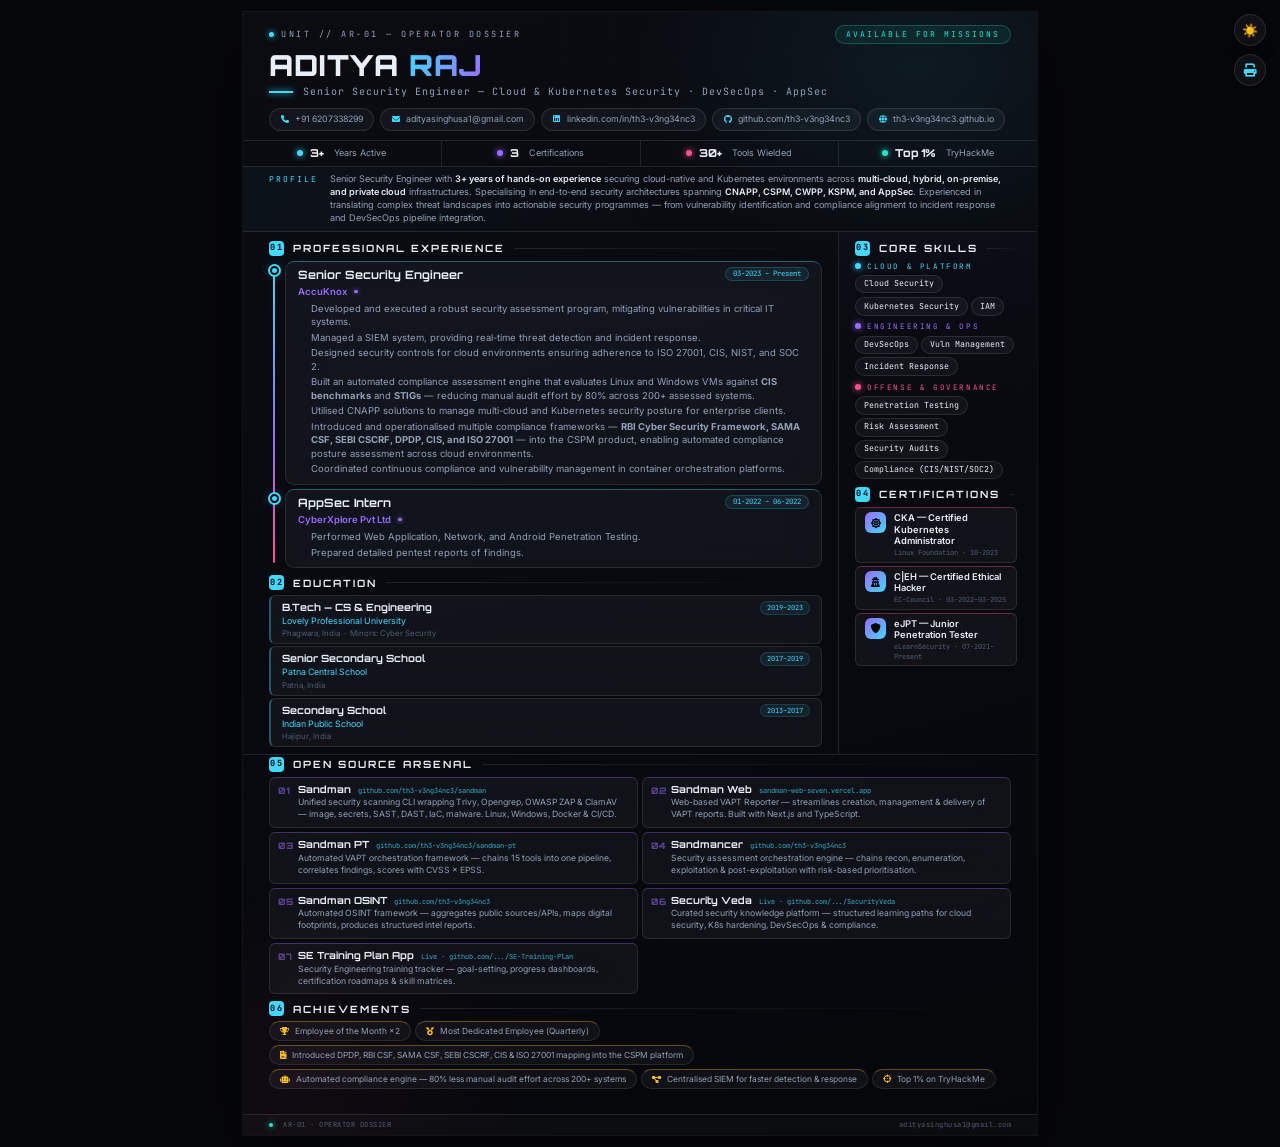
==== commit 9e3c54a0: "first commit" ====
--- a/img/cv.html
+++ b/img/cv.html
@@ -5,725 +5,248 @@
 <title>Aditya Raj — Senior Security Engineer CV</title>
 <meta name="viewport" content="width=device-width,initial-scale=1.0">
 <link rel="stylesheet" href="https://cdnjs.cloudflare.com/ajax/libs/font-awesome/6.0.0/css/all.min.css">
-<link href="https://fonts.googleapis.com/css2?family=Outfit:wght@400;600;700;800;900&family=Inter:wght@300;400;500;600;700;800&family=JetBrains+Mono:wght@400;500;600&display=swap" rel="stylesheet">
+<link href="https://fonts.googleapis.com/css2?family=Orbitron:wght@500;700;800;900&family=Inter:wght@300;400;500;600;700;800&family=JetBrains+Mono:wght@400;500;600&display=swap" rel="stylesheet">
 <style>
 *, *::before, *::after { margin: 0; padding: 0; box-sizing: border-box; }
 
+/* ═══ TOKENS — lifted straight from the th3-v3ng34nc3.github.io design
+   system, so the dossier reads as the same build, not a bolted-on PDF ═══ */
 :root {
-  --cyan:    #00f0ff;
-  --purple:  #8b5cf6;
-  --rose:    #f43f5e;
-  --amber:   #fbbf24;
-  --accent:  var(--cyan);
-  --accent2: var(--purple);
-  --accent3: var(--rose);
-
-  --dark:    #050a18;
-  --dark2:   #0a1128;
-  --dark3:   #0f1a38;
-  --dark4:   #080e20;
-  --dark5:   #030715;
-  --text:    #eaf0fc;
-  --text2:   #b8c7e6;
-  --muted:   #5a6f99;
-  --border:  rgba(0,240,255,0.10);
-
-  --glow:    0 0 20px rgba(0,240,255,0.08);
-  --glow-sm: 0 0 10px rgba(0,240,255,0.06);
-  --fh: 'Outfit', system-ui, sans-serif;
-  --fb: 'Inter', system-ui, sans-serif;
+  --void:   #06070b;
+  --void2:  #0a0c12;
+  --panel:  #0d1018;
+
+  --blue:   #44d8ff;
+  --purple: #9b6bff;
+  --cyan:   #22e6cc;
+  --rose:   #ff4f8f;
+  --amber:  #fbbf24;
+  --accent: var(--blue);
+
+  --text:   #e9edf5;
+  --text2:  #93a0b8;
+  --muted:  #525c70;
+
+  --glass-bg:     rgba(255,255,255,0.045);
+  --glass-bg-hv:  rgba(255,255,255,0.075);
+  --glass-border: rgba(255,255,255,0.1);
+  --glass-blur:   blur(14px) saturate(150%);
+
+  --r-lg: 13px;
+  --r-md: 9px;
+  --r-sm: 6px;
+
+  --fh: 'Orbitron', sans-serif;
+  --fb: 'Inter', sans-serif;
   --fm: 'JetBrains Mono', monospace;
 }
 
 @page { size: A4; margin: 0; }
 
 html, body {
-  background: var(--dark);
+  background: var(--void);
   color: var(--text);
   font-family: var(--fb);
-  font-size: 11px;
-  line-height: 1.45;
+  font-size: 10px;
+  line-height: 1.4;
   -webkit-print-color-adjust: exact;
   print-color-adjust: exact;
   -webkit-font-smoothing: antialiased;
   -moz-osx-font-smoothing: grayscale;
   text-rendering: optimizeLegibility;
-  text-shadow: 0 1px 4px rgba(0,0,0,0.2);
-}
-
-a { color: var(--accent); text-decoration: none; transition: color 0.2s; }
-a:hover { color: #fff; text-decoration: underline; }
-
-/* ── AMBIENT GLOW ── */
+}
+
+a { color: inherit; text-decoration: none; }
+ul { list-style: none; }
+
+/* ─── ambient glow behind the page, same language as the portfolio's
+   aurora blooms — quiet, mostly-monochrome, textural not loud ─── */
 body::before {
   content: '';
   position: fixed; inset: 0;
   background:
-    radial-gradient(ellipse 80% 50% at 20% -10%, rgba(0,240,255,0.04) 0%, transparent 60%),
-    radial-gradient(ellipse 60% 40% at 80% 110%, rgba(139,92,246,0.03) 0%, transparent 50%);
+    radial-gradient(ellipse 70% 45% at 15% -10%, rgba(68,216,255,0.05) 0%, transparent 60%),
+    radial-gradient(ellipse 60% 40% at 90% 110%, rgba(155,107,255,0.04) 0%, transparent 55%);
   pointer-events: none;
   z-index: -1;
 }
 
-/* ── PAGE ── */
+/* ═══ PAGE ═══ */
 .page {
   width: 794px;
   min-height: 1123px;
   margin: 0 auto;
-  background: linear-gradient(170deg, var(--dark2) 0%, var(--dark) 100%);
-  overflow: visible;
+  background: linear-gradient(165deg, var(--void2) 0%, var(--void) 100%);
+  position: relative;
   display: flex;
   flex-direction: column;
-  position: relative;
-  box-shadow:
-    0 0 0 1px var(--border),
-    0 20px 60px rgba(0,0,0,0.5),
-    0 0 80px rgba(0,240,255,0.03);
+  box-shadow: 0 0 0 1px rgba(255,255,255,0.06), 0 24px 70px rgba(0,0,0,0.55);
 }
 .page::before {
   content: '';
-  position: absolute;
-  inset: 0;
+  position: absolute; inset: 0;
   background:
-    radial-gradient(ellipse 90% 40% at 90% 0%, rgba(0,240,255,0.03) 0%, transparent 60%),
-    radial-gradient(ellipse 60% 30% at 10% 100%, rgba(139,92,246,0.025) 0%, transparent 50%);
+    linear-gradient(var(--glass-border) 1px, transparent 1px),
+    linear-gradient(90deg, var(--glass-border) 1px, transparent 1px);
+  background-size: 46px 46px;
+  opacity: .05;
+  -webkit-mask-image: radial-gradient(ellipse 80% 55% at 50% 0%, #000 0%, transparent 70%);
+  mask-image: radial-gradient(ellipse 80% 55% at 50% 0%, #000 0%, transparent 70%);
   pointer-events: none;
-  z-index: 0;
-}
-
-/* ══════════════════════════════
-   HEADER
-══════════════════════════════ */
-.hdr {
-  display: grid;
-  grid-template-columns: auto 1fr auto;
-  align-items: stretch;
-  flex-shrink: 0;
-  position: relative;
-  z-index: 1;
-}
-
-/* Monogram block */
-.hdr-mono {
-  width: 68px;
-  background: linear-gradient(160deg, var(--cyan) 0%, #005566 100%);
-  display: flex;
-  align-items: center;
-  justify-content: center;
-  font-family: var(--fh);
-  font-size: 26px;
-  font-weight: 900;
-  color: #02050e;
-  letter-spacing: -2px;
-  flex-shrink: 0;
-  position: relative;
-  overflow: hidden;
-}
-.hdr-mono::after {
+}
+.page::after {
   content: '';
-  position: absolute;
-  inset: 0;
-  background: linear-gradient(135deg, rgba(255,255,255,0.2) 0%, transparent 50%);
+  position: absolute; inset: 0;
+  background:
+    radial-gradient(ellipse 60% 30% at 85% 5%, rgba(68,216,255,0.07) 0%, transparent 60%),
+    radial-gradient(ellipse 55% 30% at 5% 95%, rgba(255,79,143,0.04) 0%, transparent 55%);
   pointer-events: none;
 }
-.hdr-mono::before {
-  content: '';
-  position: absolute;
-  width: 80px; height: 80px;
-  border-radius: 50%;
-  background: radial-gradient(circle, rgba(255,255,255,0.1) 0%, transparent 70%);
-  top: -30px; left: -20px;
-  pointer-events: none;
-}
-
-/* Name block */
-.hdr-name {
-  padding: 10px 20px;
-  background: linear-gradient(135deg, #0c1a38 0%, #0d1530 50%, #060e20 100%);
-  position: relative;
-  overflow: hidden;
-}
-.hdr-name::before {
-  content: '';
-  position: absolute;
-  right: -40px; top: -40px;
-  width: 160px; height: 160px;
-  border-radius: 50%;
-  background: radial-gradient(circle, rgba(0,240,255,0.08) 0%, transparent 65%);
-  pointer-events: none;
-}
-.hdr-name::after {
-  content: '';
-  position: absolute;
-  bottom: 0; left: 0; right: 0;
-  height: 1px;
-  background: linear-gradient(90deg, var(--cyan) 0%, transparent 80%);
-  opacity: 0.3;
-}
-.hdr-name h1 {
-  font-family: var(--fh);
-  font-size: 30px;
-  font-weight: 900;
-  letter-spacing: -0.5px;
-  line-height: 0.85;
-  color: #fff;
-}
-.hdr-name h1 em {
-  background: linear-gradient(135deg, var(--cyan), var(--purple));
-  -webkit-background-clip: text;
-  -webkit-text-fill-color: transparent;
-  background-clip: text;
-  font-style: normal;
-}
-.hdr-name .role {
-  font-family: var(--fm);
-  font-size: 9px;
-  color: var(--cyan);
-  letter-spacing: 3px;
-  text-transform: uppercase;
-  margin-top: 6px;
-  display: flex;
-  align-items: center;
-  gap: 12px;
-  text-shadow: 0 0 20px rgba(0,240,255,0.15);
-}
-.hdr-name .role::before { content: ''; width: 28px; height: 1.5px; background: var(--cyan); box-shadow: 0 0 6px var(--cyan); }
-
-/* Contacts block */
-.hdr-contacts {
-  padding: 8px 16px 8px 14px;
-  background: var(--dark4);
-  display: flex;
-  flex-direction: column;
-  justify-content: center;
-  gap: 3px;
-  border-left: 1px solid var(--border);
-  position: relative;
-}
-.hdr-contacts span {
-  display: flex;
-  align-items: center;
-  gap: 7px;
-  font-size: 9.5px;
-  color: var(--text2);
-  white-space: nowrap;
-}
-.hdr-contacts i { color: var(--accent); width: 12px; font-size: 8.5px; text-align: center; text-shadow: 0 0 6px var(--cyan); }
-.hdr-contacts a { color: var(--text2); font-size: 9.5px; transition: color 0.2s; }
-.hdr-contacts a:hover { color: var(--cyan); }
-
-/* ══════════════════════════════
-   BIO + STATS STRIP
-══════════════════════════════ */
-.bio-strip {
-  flex-shrink: 0;
-  position: relative;
-  z-index: 1;
-}
-.bio-strip::after {
-  content: '';
-  position: absolute;
-  bottom: 0; left: 0; right: 0;
-  height: 1px;
-  background: linear-gradient(90deg, var(--cyan) 0%, transparent 70%);
-  opacity: 0.12;
-}
-.bio-text {
-  padding: 6px 18px 6px;
-  font-size: 9.5px;
-  color: var(--text2);
-  line-height: 1.5;
-  background: linear-gradient(90deg, rgba(0,240,255,0.03) 0%, transparent 50%);
-  border-bottom: 1px solid var(--border);
-}
-.bio-text strong { color: var(--text); font-weight: 600; }
-
-/* ══════════════════════════════
-   BODY
-══════════════════════════════ */
-.body {
-  display: grid;
-  grid-template-columns: 1fr 190px;
-  flex: 1;
-  min-height: 0;
-  position: relative;
-  z-index: 1;
-}
-
-/* MAIN */
-.main {
-  padding: 10px 16px 10px 22px;
-  border-right: 1px solid var(--border);
-  display: flex;
-  flex-direction: column;
-  gap: 10px;
-  overflow: visible;
-}
-.main > div { flex-shrink: 0; }
-
-/* SIDE */
-.side {
-  padding: 8px 10px;
-  background: linear-gradient(180deg, rgba(0,240,255,0.015) 0%, transparent 30%);
-  display: flex;
-  flex-direction: column;
-  gap: 10px;
-  overflow: visible;
-}
-
-/* ── SECTION TITLE ── */
-.st {
-  display: flex;
-  align-items: center;
-  gap: 8px;
-  margin-bottom: 6px;
-}
-.st .si {
-  width: 18px; height: 18px;
-  border-radius: 5px;
-  background: linear-gradient(135deg, rgba(0,240,255,0.12), rgba(139,92,246,0.08));
-  border: 1px solid rgba(0,240,255,0.2);
-  display: flex; align-items: center; justify-content: center;
-  color: var(--cyan);
-  font-size: 8.5px;
-  flex-shrink: 0;
-  box-shadow: 0 0 10px rgba(0,240,255,0.05);
-}
-.st h2 {
-  font-family: var(--fh);
-  font-size: 9px;
-  font-weight: 700;
-  letter-spacing: 2.5px;
-  text-transform: uppercase;
-  color: var(--cyan);
-  text-shadow: 0 0 15px rgba(0,240,255,0.1);
-}
-.st::after { content: ''; flex: 1; height: 1px; background: linear-gradient(90deg, var(--border) 0%, transparent 100%); }
-
-/* ══════════════════════════════
-   TIMELINE EXPERIENCE
-══════════════════════════════ */
-.timeline { position: relative; padding-left: 18px; }
-.timeline::before {
-  content: '';
-  position: absolute;
-  left: 5px; top: 6px; bottom: 5px;
-  width: 1.5px;
-  background: linear-gradient(180deg, var(--cyan) 0%, var(--purple) 50%, var(--rose) 100%);
-  border-radius: 2px;
-  box-shadow: 0 0 8px rgba(0,240,255,0.12);
-}
-.tl-item { position: relative; margin-bottom: 10px; }
-.tl-item:last-child { margin-bottom: 0; }
-.tl-dot {
-  position: absolute;
-  left: -18px;
-  top: 5px;
-  width: 10px; height: 10px;
-  border-radius: 50%;
-  background: var(--cyan);
-  border: 2px solid var(--dark2);
-  box-shadow: 0 0 0 2px var(--cyan), 0 0 16px rgba(0,240,255,0.3);
-  animation: tl-dot-pulse 2.5s ease-in-out infinite;
-}
-@keyframes tl-dot-pulse {
-  0%,100% { box-shadow: 0 0 0 2px var(--cyan), 0 0 12px rgba(0,240,255,0.2); }
-  50%     { box-shadow: 0 0 0 3px var(--cyan), 0 0 20px rgba(0,240,255,0.4); }
-}
-.tl-card {
-  background: linear-gradient(135deg, rgba(255,255,255,0.05) 0%, rgba(255,255,255,0.02) 100%);
-  border-radius: 6px;
-  border: 1px solid var(--border);
-  padding: 7px 12px;
-  transition: box-shadow 0.25s, border-color 0.25s;
-}
-.tl-card:hover {
-  border-color: rgba(0,240,255,0.2);
-  box-shadow: 0 0 20px rgba(0,240,255,0.04);
-}
-.tl-head {
-  display: flex;
-  justify-content: space-between;
-  align-items: flex-start;
-  gap: 10px;
-  margin-bottom: 3px;
-}
-.tl-head h3 {
-  font-family: var(--fh);
-  font-size: 12px;
-  font-weight: 700;
-  color: var(--text);
-}
-.dt {
-  font-family: var(--fm);
-  font-size: 7.5px;
-  color: var(--cyan);
-  background: rgba(0,240,255,0.06);
-  border: 1px solid rgba(0,240,255,0.15);
-  padding: 1px 7px;
-  border-radius: 20px;
-  white-space: nowrap;
-  flex-shrink: 0;
-}
-.tl-co {
-  font-size: 10px;
-  color: var(--purple);
-  font-weight: 600;
-  margin-bottom: 4px;
-  display: flex;
-  align-items: center;
-  gap: 8px;
-}
-.tl-co::after {
-  content: '';
-  width: 4px; height: 4px;
-  border-radius: 50%;
-  background: var(--purple);
-  opacity: 0.4;
-  box-shadow: 0 0 4px var(--purple);
-}
-.tl-card ul { padding-left: 14px; color: var(--text2); }
-.tl-card ul li { margin-bottom: 2px; line-height: 1.45; font-size: 10px; }
-.tl-card ul li::marker { color: var(--cyan); font-size: 11px; }
-
-/* ══════════════════════════════
-   PROJECTS
-══════════════════════════════ */
-.proj-list { display: flex; flex-direction: column; gap: 4px; }
-.proj {
-  background: linear-gradient(135deg, rgba(255,255,255,0.04) 0%, rgba(255,255,255,0.015) 100%);
-  border-radius: 5px;
-  border: 1px solid var(--border);
-  padding: 5px 10px;
-  display: grid;
-  grid-template-columns: auto 1fr;
-  gap: 0 10px;
-  align-items: start;
-  transition: border-color 0.25s;
-}
-.proj:hover {
-  border-color: rgba(0,240,255,0.12);
-}
-.proj-num {
-  font-family: var(--fh);
-  font-size: 18px;
-  font-weight: 800;
-  color: rgba(0,240,255,0.1);
-  line-height: 1;
-  padding-top: 1px;
-  user-select: none;
-  min-width: 22px;
-}
-.proj-head {
-  display: flex;
-  align-items: center;
-  gap: 6px;
-  margin-bottom: 2px;
-}
-.proj-head h4 { margin-right: auto; font-size: 10.5px; }
-.proj h4 {
-  font-family: var(--fh);
-  font-size: 11px;
-  font-weight: 700;
-  color: var(--text);
-}
-.pl {
-  font-family: var(--fm);
-  font-size: 7.5px;
-  color: var(--cyan);
-  opacity: 0.7;
-  transition: opacity 0.2s;
-}
-.pl:hover { opacity: 1; }
-.proj p { font-size: 9.5px; color: var(--text2); line-height: 1.4; }
-
-/* ══════════════════════════════
-   EDUCATION
-══════════════════════════════ */
-.edu-list { display: flex; flex-direction: column; gap: 4px; }
-.edu {
-  padding: 5px 10px;
-  background: linear-gradient(135deg, rgba(255,255,255,0.035) 0%, rgba(255,255,255,0.015) 100%);
-  border-radius: 5px;
-  border: 1px solid var(--border);
-  border-left: 2px solid rgba(0,240,255,0.25);
-  display: flex;
-  justify-content: space-between;
-  align-items: flex-start;
-  gap: 4px;
-  transition: border-left-color 0.25s;
-}
-.edu:hover { border-left-color: var(--cyan); }
-.edu-left { flex: 1; }
-.edu h4 {
-  font-family: var(--fh);
-  font-size: 10.5px;
-  font-weight: 700;
-  color: var(--text);
-}
-.edu .es { font-size: 9px; color: var(--cyan); margin-top: 2px; }
-.edu .em { font-size: 8px; color: var(--muted); margin-top: 1px; }
-.edu-date {
-  font-family: var(--fm);
-  font-size: 7px;
-  color: var(--cyan);
-  background: rgba(0,240,255,0.06);
-  border: 1px solid rgba(0,240,255,0.12);
-  padding: 1px 6px;
-  border-radius: 20px;
-  white-space: nowrap;
-  flex-shrink: 0;
-  margin-top: 2px;
-}
-
-/* ══════════════════════════════
-   SIDEBAR — SKILLS
-══════════════════════════════ */
+.page > * { position: relative; z-index: 1; }
+
+/* ═══ HEAD — full-width identity masthead, HUD callsign up top,
+   name treated like the hero's name lockup ═══ */
+.cv-head { padding: 13px 26px 9px; border-bottom: 1px solid var(--glass-border); }
+.cv-head-row { display: flex; align-items: center; justify-content: space-between; margin-bottom: 7px; }
+.cv-callsign { display: flex; align-items: center; gap: 7px; font-family: var(--fm); font-size: 8.5px; letter-spacing: 2.5px; text-transform: uppercase; color: var(--text2); }
+.cv-callsign .dotlive { width: 5px; height: 5px; border-radius: 50%; background: var(--blue); box-shadow: 0 0 6px var(--blue); }
+.cv-status { font-family: var(--fm); font-size: 8px; letter-spacing: 2px; text-transform: uppercase; color: var(--cyan); padding: 3px 10px; border-radius: 20px; background: rgba(34,230,204,0.08); border: 1px solid rgba(34,230,204,0.25); }
+
+.cv-name { font-family: var(--fh); font-weight: 900; font-size: 29px; letter-spacing: 1px; text-transform: uppercase; line-height: 1; color: var(--text); }
+.cv-name em { font-style: normal; background: linear-gradient(115deg, var(--blue), var(--purple)); -webkit-background-clip: text; background-clip: text; color: transparent; }
+.cv-role { font-family: var(--fm); font-size: 10px; letter-spacing: 1px; color: var(--text2); margin: 5px 0 9px; display: flex; align-items: center; gap: 10px; }
+.cv-role::before { content: ''; width: 24px; height: 1.5px; background: var(--accent); box-shadow: 0 0 6px var(--accent); flex-shrink: 0; }
+
+.cv-contacts { display: flex; flex-wrap: wrap; gap: 6px; }
+.cc { display: flex; align-items: center; gap: 6px; font-size: 8.8px; color: var(--text2); padding: 4px 10px; border-radius: 20px; background: var(--glass-bg); backdrop-filter: var(--glass-blur); -webkit-backdrop-filter: var(--glass-blur); border: 1px solid var(--glass-border); transition: border-color .2s, color .2s; }
+.cc:hover { border-color: rgba(68,216,255,0.4); color: var(--text); }
+.cc i { color: var(--blue); font-size: 8px; width: 9px; text-align: center; }
+
+/* ═══ STATS STRIP ═══ */
+.cv-stats { display: flex; gap: 0; border-bottom: 1px solid var(--glass-border); }
+.cs { flex: 1; display: flex; align-items: center; justify-content: center; gap: 7px; padding: 5px 6px; font-size: 9px; color: var(--text2); border-right: 1px solid var(--glass-border); }
+.cs:last-child { border-right: none; }
+.cs b { font-family: var(--fh); font-size: 11px; color: var(--text); font-weight: 800; }
+.cs .dot { width: 6px; height: 6px; border-radius: 50%; flex-shrink: 0; }
+.cs .c-blue{ background: var(--blue); box-shadow:0 0 6px var(--blue); }
+.cs .c-purple{ background: var(--purple); box-shadow:0 0 6px var(--purple); }
+.cs .c-rose{ background: var(--rose); box-shadow:0 0 6px var(--rose); }
+.cs .c-cyan{ background: var(--cyan); box-shadow:0 0 6px var(--cyan); }
+
+/* ═══ BIO ═══ */
+.cv-bio { display: flex; gap: 12px; align-items: flex-start; padding: 6px 26px; font-size: 9.1px; color: var(--text2); line-height: 1.42; border-bottom: 1px solid var(--glass-border); background: linear-gradient(90deg, rgba(68,216,255,0.035) 0%, transparent 55%); }
+.cv-bio strong { color: var(--text); font-weight: 600; }
+.bio-tag { flex-shrink: 0; font-family: var(--fm); font-size: 8px; letter-spacing: 2px; color: var(--blue); text-transform: uppercase; padding-top: 1px; }
+
+/* ═══ SECTION TITLE — numbered tag, matches the portfolio's sx-tag ═══ */
+.ct { display: flex; align-items: center; gap: 9px; font-family: var(--fh); font-weight: 700; font-size: 10px; letter-spacing: 2px; text-transform: uppercase; color: var(--text); margin-bottom: 5px; }
+.ct-n { font-family: var(--fm); font-size: 8.5px; color: var(--void); background: var(--accent); width: 15px; height: 15px; border-radius: 4px; display: flex; align-items: center; justify-content: center; flex-shrink: 0; }
+.ct::after { content: ''; flex: 1; height: 1px; background: linear-gradient(90deg, var(--glass-border) 0%, transparent 100%); }
+
+/* ═══ BODY GRID ═══ */
+.cv-body { display: grid; grid-template-columns: 1fr 198px; }
+.cv-main { padding: 9px 16px 7px 26px; border-right: 1px solid var(--glass-border); display: flex; flex-direction: column; gap: 7px; }
+.cv-side { padding: 9px 20px 7px 16px; display: flex; flex-direction: column; gap: 7px; background: linear-gradient(180deg, rgba(155,107,255,0.025) 0%, transparent 35%); }
+
+/* ─── Experience timeline ─── */
+.timeline { position: relative; padding-left: 16px; display: flex; flex-direction: column; gap: 4px; }
+.timeline::before { content: ''; position: absolute; left: 4px; top: 5px; bottom: 5px; width: 1.5px; background: linear-gradient(180deg, var(--blue), var(--purple) 60%, var(--rose)); border-radius: 2px; }
+.tl-dot { position: absolute; left: -16px; top: 4px; width: 9px; height: 9px; border-radius: 50%; background: var(--blue); border: 2px solid var(--void2); box-shadow: 0 0 0 2px var(--blue), 0 0 12px rgba(68,216,255,0.4); }
+.tl-card { position: relative; background: var(--glass-bg); backdrop-filter: var(--glass-blur); -webkit-backdrop-filter: var(--glass-blur); border: 1px solid var(--glass-border); border-top-color: rgba(68,216,255,0.4); border-radius: var(--r-md); padding: 5px 12px 6px; }
+.tl-head { display: flex; justify-content: space-between; align-items: flex-start; gap: 10px; margin-bottom: 2px; }
+.tl-head h3 { font-family: var(--fh); font-size: 11.5px; font-weight: 700; color: var(--text); }
+.dt { font-family: var(--fm); font-size: 7.3px; color: var(--blue); background: rgba(68,216,255,0.08); border: 1px solid rgba(68,216,255,0.2); padding: 1px 7px; border-radius: 20px; white-space: nowrap; flex-shrink: 0; }
+.tl-co { font-size: 9.5px; color: var(--purple); font-weight: 600; margin-bottom: 4px; display: flex; align-items: center; gap: 7px; }
+.tl-co::after { content: ''; width: 3.5px; height: 3.5px; border-radius: 50%; background: var(--purple); box-shadow: 0 0 4px var(--purple); }
+.tl-card ul { padding-left: 13px; color: var(--text2); }
+.tl-card ul li { margin-bottom: 2px; font-size: 9.5px; line-height: 1.42; }
+.tl-card ul li::marker { color: var(--blue); font-size: 10px; }
+
+/* ─── Education — compact rows ─── */
+.edu-list { display: flex; flex-direction: column; gap: 2px; }
+.edu { display: flex; justify-content: space-between; align-items: flex-start; gap: 6px; padding: 4px 11px; background: var(--glass-bg); backdrop-filter: var(--glass-blur); -webkit-backdrop-filter: var(--glass-blur); border: 1px solid var(--glass-border); border-left: 2px solid rgba(68,216,255,0.35); border-radius: var(--r-sm); }
+.edu h4 { font-family: var(--fh); font-size: 10px; font-weight: 700; color: var(--text); }
+.edu .es { font-size: 8.8px; color: var(--blue); margin-top: 1px; }
+.edu .em { font-size: 7.8px; color: var(--muted); margin-top: 1px; }
+.edu-date { font-family: var(--fm); font-size: 7px; color: var(--blue); background: rgba(68,216,255,0.08); border: 1px solid rgba(68,216,255,0.16); padding: 1px 6px; border-radius: 20px; white-space: nowrap; flex-shrink: 0; margin-top: 1px; }
+
+/* ─── Core skills — grouped clusters instead of one flat chip wall,
+   each group tinted to a category color like the Weapons Cluster ─── */
+.skill-groups { display: flex; flex-direction: column; gap: 6px; }
+.sg-l { display: flex; align-items: center; gap: 6px; font-family: var(--fm); font-size: 7.5px; letter-spacing: 1.6px; text-transform: uppercase; margin-bottom: 4px; }
+.sg-l::before { content: ''; width: 6px; height: 6px; border-radius: 50%; }
+.sg-l.c-blue{ color: var(--blue); } .sg-l.c-blue::before{ background: var(--blue); box-shadow:0 0 6px var(--blue); }
+.sg-l.c-purple{ color: var(--purple); } .sg-l.c-purple::before{ background: var(--purple); box-shadow:0 0 6px var(--purple); }
+.sg-l.c-rose{ color: var(--rose); } .sg-l.c-rose::before{ background: var(--rose); box-shadow:0 0 6px var(--rose); }
 .chip-wrap { display: flex; flex-wrap: wrap; gap: 3px; }
-.chip {
-  font-size: 8.5px;
-  padding: 2px 8px;
-  border-radius: 20px;
-  background: rgba(0,240,255,0.05);
-  border: 1px solid rgba(0,240,255,0.12);
-  color: var(--text);
-  white-space: nowrap;
-  transition: border-color 0.2s, background 0.2s;
-  font-family: var(--fm);
-}
-.chip:hover {
-  border-color: rgba(0,240,255,0.3);
-  background: rgba(0,240,255,0.08);
-}
-
-/* Skill group labels */
-.sg-label {
-  font-family: var(--fm);
-  font-size: 7px;
-  letter-spacing: 1.5px;
-  text-transform: uppercase;
-  color: var(--purple);
-  opacity: 0.6;
-  margin-bottom: 4px;
-}
-
-/* ══════════════════════════════
-   SIDEBAR — CERTS
-══════════════════════════════ */
-.cert {
-  display: flex;
-  gap: 8px;
-  align-items: flex-start;
-  padding: 4px 8px;
-  background: linear-gradient(135deg, rgba(255,255,255,0.035) 0%, rgba(255,255,255,0.01) 100%);
-  border-radius: 5px;
-  border: 1px solid var(--border);
-  margin-bottom: 4px;
-  transition: border-color 0.2s;
-}
-.cert:last-child { margin-bottom: 0; }
-.cert:hover { border-color: rgba(0,240,255,0.15); }
-.cert-badge {
-  width: 24px; height: 24px; min-width: 24px;
-  border-radius: 6px;
-  background: linear-gradient(135deg, var(--purple), var(--cyan));
-  display: flex; align-items: center; justify-content: center;
-  color: #02050e;
-  font-size: 11px;
-  flex-shrink: 0;
-  box-shadow: 0 2px 10px rgba(0,240,255,0.12);
-}
-.cert-info { flex: 1; min-width: 0; }
-.cert .cn {
-  font-size: 9.5px;
-  font-weight: 600;
-  color: var(--text);
-  line-height: 1.25;
-}
-.cert .cm {
-  font-size: 7.5px;
-  color: var(--muted);
-  margin-top: 1px;
-  font-family: var(--fm);
-}
-
-/* ══════════════════════════════
-   SIDEBAR — ACHIEVEMENTS
-══════════════════════════════ */
-.ach-list { display: flex; flex-direction: column; gap: 4px; }
-.ach {
-  display: flex;
-  gap: 8px;
-  align-items: flex-start;
-  padding: 4px 8px;
-  background: linear-gradient(135deg, rgba(255,255,255,0.035) 0%, rgba(255,255,255,0.01) 100%);
-  border-radius: 5px;
-  border: 1px solid var(--border);
-  transition: border-color 0.2s;
-}
-.ach:hover { border-color: rgba(0,240,255,0.12); }
-.ai {
-  width: 14px; height: 14px; min-width: 14px;
-  border-radius: 50%;
-  background: rgba(0,240,255,0.08);
-  border: 1px solid rgba(0,240,255,0.18);
-  display: flex; align-items: center; justify-content: center;
-  color: var(--cyan);
-  font-size: 5.5px;
-  margin-top: 2px;
-  flex-shrink: 0;
-}
-.at { font-size: 8.5px; color: var(--text2); line-height: 1.4; }
-
-/* ══════════════════════════════
-   FOOTER
-══════════════════════════════ */
-.ftr {
-  padding: 5px 20px;
-  border-top: 1px solid var(--border);
-  background: var(--dark4);
-  display: flex;
-  justify-content: space-between;
-  align-items: center;
-  flex-shrink: 0;
-  position: relative;
-  z-index: 1;
-}
-.ftr::before {
-  content: '';
-  position: absolute;
-  top: 0; left: 0; right: 0;
-  height: 1px;
-  background: linear-gradient(90deg, var(--cyan) 0%, transparent 60%);
-  opacity: 0.12;
-}
-.ftr span {
-  font-family: var(--fm);
-  font-size: 7px;
-  color: var(--muted);
-  letter-spacing: 0.5px;
-}
-.ftr .dot {
-  width: 4px; height: 4px;
-  border-radius: 50%;
-  background: var(--cyan);
-  opacity: 0.5;
-  box-shadow: 0 0 8px rgba(0,240,255,0.3);
-  animation: ftr-dot 3s ease-in-out infinite;
-}
-@keyframes ftr-dot { 0%,100% { opacity: 0.3; } 50% { opacity: 0.7; } }
-
-/* ══════════════════════════════
-   LIGHT MODE
-══════════════════════════════ */
+.chip { font-size: 8.3px; padding: 2.5px 8px; border-radius: 20px; background: var(--glass-bg); backdrop-filter: var(--glass-blur); -webkit-backdrop-filter: var(--glass-blur); border: 1px solid var(--glass-border); color: var(--text); white-space: nowrap; font-family: var(--fm); }
+
+/* ─── Certifications ─── */
+.cert-list { display: flex; flex-direction: column; gap: 3px; }
+.cert { display: flex; gap: 8px; align-items: flex-start; padding: 4px 9px; background: var(--glass-bg); backdrop-filter: var(--glass-blur); -webkit-backdrop-filter: var(--glass-blur); border: 1px solid var(--glass-border); border-top-color: rgba(255,79,143,0.35); border-radius: var(--r-sm); }
+.cert-badge { width: 21px; height: 21px; min-width: 21px; border-radius: 6px; background: linear-gradient(135deg, var(--purple), var(--blue)); display: flex; align-items: center; justify-content: center; color: var(--void); font-size: 10px; flex-shrink: 0; }
+.cert .cn { font-size: 9.3px; font-weight: 600; color: var(--text); line-height: 1.25; }
+.cert .cm { font-size: 7px; color: var(--muted); margin-top: 1px; font-family: var(--fm); }
+
+/* ═══ FULL-WIDTH SECTIONS — projects + achievements span the whole page,
+   outside the two-column split, so project tiles get real room ═══ */
+.cv-full { padding: 2px 26px 8px; display: flex; flex-direction: column; gap: 7px; border-top: 1px solid var(--glass-border); }
+
+/* ─── Projects — a tile grid instead of a stacked list ─── */
+.proj-grid { display: grid; grid-template-columns: 1fr 1fr; gap: 4px; }
+.proj { position: relative; background: var(--glass-bg); backdrop-filter: var(--glass-blur); -webkit-backdrop-filter: var(--glass-blur); border: 1px solid var(--glass-border); border-top-color: rgba(155,107,255,0.35); border-radius: var(--r-sm); padding: 5px 10px 6px 28px; }
+.proj-num { position: absolute; left: 8px; top: 7px; font-family: var(--fh); font-size: 9px; font-weight: 800; color: var(--purple); opacity: .55; }
+.proj-head { display: flex; align-items: baseline; gap: 7px; flex-wrap: wrap; margin-bottom: 1px; }
+.proj h4 { font-family: var(--fh); font-size: 9.8px; font-weight: 700; color: var(--text); }
+.pl { font-family: var(--fm); font-size: 7px; color: var(--blue); opacity: .75; }
+.proj p { font-size: 8.6px; color: var(--text2); line-height: 1.38; }
+
+/* ─── Achievements — a wrapped strip of compact chips, not a tall list ─── */
+.ach-strip { display: flex; flex-wrap: wrap; gap: 4px; }
+.ach { display: flex; align-items: center; gap: 6px; padding: 3.5px 10px; background: var(--glass-bg); backdrop-filter: var(--glass-blur); -webkit-backdrop-filter: var(--glass-blur); border: 1px solid var(--glass-border); border-top-color: rgba(251,191,36,0.35); border-radius: 20px; max-width: 100%; }
+.ach i { color: var(--amber); font-size: 8px; flex-shrink: 0; }
+.ach span { font-size: 8.4px; color: var(--text2); line-height: 1.3; }
+
+/* ═══ FOOTER ═══ */
+.cv-foot { margin-top: auto; padding: 5px 26px; border-top: 1px solid var(--glass-border); background: rgba(255,255,255,0.02); display: flex; align-items: center; gap: 10px; }
+.cv-foot .dot-pulse { width: 4px; height: 4px; border-radius: 50%; background: var(--cyan); box-shadow: 0 0 6px var(--cyan); }
+.cv-foot span { font-family: var(--fm); font-size: 7px; letter-spacing: .5px; color: var(--muted); }
+.cv-foot span:last-child { margin-left: auto; }
+
+/* ═══ LIGHT MODE ═══ */
 body.light {
-  --accent:  #0088a0;
-  --accent2: #6d28d9;
-  --accent3: #e11d48;
-  --dark:    #edf1f7;
-  --dark2:   #ffffff;
-  --dark3:   #f2f6fc;
-  --dark4:   #e4eaf4;
-  --dark5:   #dce3ef;
-  --text:    #0e1729;
-  --text2:   #334155;
-  --muted:   #475569;
-  --border:  rgba(0,136,160,0.12);
-  --glow:    0 0 20px rgba(0,136,160,0.03);
-}
-body.light { background: #d5dce8; }
-body.light .page {
-  background: linear-gradient(170deg, #ffffff 0%, #f2f6fc 100%);
-  box-shadow: 0 0 0 1px rgba(0,0,0,0.04), 0 10px 40px rgba(0,0,0,0.06);
-}
-body.light .page::before {
-  background:
-    radial-gradient(ellipse 90% 40% at 90% 0%, rgba(0,136,160,0.03) 0%, transparent 60%),
-    radial-gradient(ellipse 60% 30% at 10% 100%, rgba(109,40,217,0.02) 0%, transparent 50%);
-}
-body.light .hdr-mono { background: linear-gradient(160deg, #0088a0 0%, #004d5a 100%); }
-body.light .hdr-name { background: linear-gradient(135deg, #f0f5ff 0%, #e8f0fe 50%, #e0eaf8 100%); }
-body.light .hdr-name h1 { color: #0e1729; }
-body.light .hdr-name h1 em {
-  background: linear-gradient(135deg, #0088a0, #6d28d9);
-  -webkit-background-clip: text;
-  -webkit-text-fill-color: transparent;
-  background-clip: text;
-}
-body.light .hdr-contacts { background: #e4eaf4; }
-body.light .hdr-contacts span { color: #334155; }
-body.light .hdr-contacts a { color: #475569; }
-body.light .hdr-contacts a:hover { color: #0088a0; }
-body.light .role { color: #0088a0; }
-body.light .timeline::before { background: linear-gradient(180deg, #0088a0, #6d28d9, #e11d48); }
-body.light .tl-dot { border-color: #ffffff; background: #0088a0; box-shadow: 0 0 0 2px #0088a0, 0 0 16px rgba(0,136,160,0.2); }
-body.light .tl-card,
-body.light .proj,
-body.light .edu,
-body.light .cert,
-body.light .ach { border-color: rgba(0,0,0,0.06); background: rgba(255,255,255,0.7); }
-body.light .ftr { background: #e4eaf4; }
-body.light .chip { background: rgba(0,136,160,0.05); border-color: rgba(0,136,160,0.12); }
-body.light .chip:hover { background: rgba(0,136,160,0.08); }
-body.light .bio-text { color: #334155; background: linear-gradient(90deg, rgba(0,136,160,0.03) 0%, transparent 50%); }
-body.light .dt { background: rgba(0,136,160,0.06); border-color: rgba(0,136,160,0.12); color: #0088a0; }
-body.light .tl-co { color: #6d28d9; }
-body.light .tl-co::after { background: #6d28d9; }
-body.light .st h2 { color: #0088a0; }
-body.light .st .si { background: linear-gradient(135deg, rgba(0,136,160,0.1), rgba(109,40,217,0.06)); border-color: rgba(0,136,160,0.15); }
-body.light .cert-badge { background: linear-gradient(135deg, #6d28d9, #0088a0); }
-body.light .ach:hover { border-color: rgba(0,136,160,0.1); }
-body.light .ai { border-color: rgba(0,136,160,0.18); color: #0088a0; }
-body.light .pl { color: #0088a0; }
-body.light .edu { border-left-color: rgba(0,136,160,0.2); }
-body.light .edu-date { background: rgba(0,136,160,0.05); border-color: rgba(0,136,160,0.1); color: #0088a0; }
-body.light .edu .es { color: #0088a0; }
-body.light .sg-label { color: #6d28d9; }
-body.light a { color: #0088a0; }
-body.light a:hover { color: #0e1729; }
-
-/* ── TOGGLE + PRINT BUTTONS ── */
-.btn-float {
-  position: fixed;
-  right: 14px;
-  z-index: 999;
-  width: 34px; height: 34px;
-  border-radius: 50%;
-  border: 1px solid var(--border);
-  background: linear-gradient(135deg, var(--dark3), var(--dark4));
-  color: var(--cyan);
-  font-size: 14px;
-  cursor: pointer;
-  display: flex; align-items: center; justify-content: center;
-  box-shadow: 0 2px 16px rgba(0,0,0,0.4), 0 0 20px rgba(0,240,255,0.04);
-  transition: all 0.25s;
-  backdrop-filter: blur(12px);
-  -webkit-backdrop-filter: blur(12px);
-}
-.btn-float:hover {
-  background: var(--cyan);
-  color: #02050e;
-  transform: scale(1.08);
-  box-shadow: 0 4px 24px rgba(0,240,255,0.2);
-}
+  --void: #eef1f7; --void2: #ffffff; --panel: #f3f6fb;
+  --blue: #0088b3; --purple: #6d3fd1; --cyan: #00897a; --rose: #d1356f; --amber: #b8860b;
+  --text: #0e1729; --text2: #3b4a63; --muted: #5c6b84;
+  --glass-bg: rgba(255,255,255,0.65); --glass-bg-hv: rgba(255,255,255,0.85);
+  --glass-border: rgba(15,30,55,0.1); --glass-blur: blur(10px) saturate(140%);
+}
+body.light { background: #dde3ee; }
+body.light .page { box-shadow: 0 0 0 1px rgba(0,0,0,0.05), 0 16px 50px rgba(0,0,0,0.08); }
+body.light .page::before { opacity: .06; }
+body.light .cv-name { color: #0e1729; }
+body.light .cv-status { background: rgba(0,140,130,0.08); border-color: rgba(0,140,130,0.25); color: #007a70; }
+body.light .tl-dot { border-color: #fff; }
+body.light .ct-n { color: #fff; }
+
+/* ═══ TOGGLE + PRINT BUTTONS ═══ */
+.btn-float { position: fixed; right: 14px; z-index: 999; width: 32px; height: 32px; border-radius: 50%; border: 1px solid var(--glass-border); background: var(--glass-bg); backdrop-filter: var(--glass-blur); -webkit-backdrop-filter: var(--glass-blur); color: var(--blue); font-size: 13px; cursor: pointer; display: flex; align-items: center; justify-content: center; box-shadow: 0 2px 16px rgba(0,0,0,0.35); transition: all 0.25s; }
+.btn-float:hover { background: var(--blue); color: var(--void); transform: scale(1.08); }
 #modeBtn { top: 14px; }
-#printBtn { top: 56px; }
+#printBtn { top: 54px; }
 
 @media screen { body { padding: 12px; min-height: 100vh; } }
-@media screen and (max-width: 820px) {
+@media screen and (max-width: 860px) {
   .page { width: 100%; min-width: 0; }
-  .body { grid-template-columns: 1fr; }
-  .side { border-left: none; border-top: 1px solid var(--border); }
-  .hdr { grid-template-columns: 72px 1fr; }
-  .hdr-contacts { grid-column: span 2; border-left: none; border-top: 1px solid var(--border); flex-direction: row; flex-wrap: wrap; gap: 6px; }
+  .cv-body { grid-template-columns: 1fr; }
+  .cv-side { border-left: none; border-top: 1px solid var(--glass-border); }
+  .proj-grid { grid-template-columns: 1fr; }
   .btn-float { display: none; }
 }
 @media print {
   body { padding: 0; background: #fff; }
   body::before { display: none; }
-  body.light .page { box-shadow: none; }
   .page { margin: 0; box-shadow: none; }
-  .page::before { display: none; }
   .btn-float { display: none; }
 }
 </style>
@@ -733,226 +256,199 @@
 <button class="btn-float" id="printBtn" title="Print / Save as PDF"><i class="fas fa-print"></i></button>
 <div class="page">
 
-  <!-- HEADER -->
-  <div class="hdr">
-    <div class="hdr-mono">AR</div>
-    <div class="hdr-name">
-      <h1>Aditya <em>Raj</em></h1>
-      <div class="role">Senior Security Engineer</div>
-    </div>
-    <div class="hdr-contacts">
-      <span><i class="fas fa-phone"></i>+91 6207338299</span>
-      <span><i class="fas fa-envelope"></i>adityasinghusa1@gmail.com</span>
-      <span><i class="fab fa-linkedin"></i><a href="https://linkedin.com/in/th3-v3ng34nc3/">linkedin.com/in/th3-v3ng34nc3</a></span>
-      <span><i class="fab fa-github"></i><a href="https://github.com/th3-v3ng34nc3">github.com/th3-v3ng34nc3</a></span>
-      <span><i class="fas fa-globe"></i><a href="https://th3-v3ng34nc3.github.io">th3-v3ng34nc3.github.io</a></span>
+  <!-- HEAD -->
+  <div class="cv-head">
+    <div class="cv-head-row">
+      <div class="cv-callsign"><span class="dotlive"></span>UNIT // AR-01 — OPERATOR DOSSIER</div>
+      <div class="cv-status">Available For Missions</div>
+    </div>
+    <h1 class="cv-name">ADITYA <em>RAJ</em></h1>
+    <div class="cv-role">Senior Security Engineer — Cloud &amp; Kubernetes Security · DevSecOps · AppSec</div>
+    <div class="cv-contacts">
+      <a class="cc" href="tel:+916207338299"><i class="fas fa-phone"></i>+91 6207338299</a>
+      <a class="cc" href="mailto:adityasinghusa1@gmail.com"><i class="fas fa-envelope"></i>adityasinghusa1@gmail.com</a>
+      <a class="cc" href="https://linkedin.com/in/th3-v3ng34nc3/" target="_blank"><i class="fab fa-linkedin"></i>linkedin.com/in/th3-v3ng34nc3</a>
+      <a class="cc" href="https://github.com/th3-v3ng34nc3" target="_blank"><i class="fab fa-github"></i>github.com/th3-v3ng34nc3</a>
+      <a class="cc" href="https://th3-v3ng34nc3.github.io" target="_blank"><i class="fas fa-globe"></i>th3-v3ng34nc3.github.io</a>
     </div>
   </div>
 
-  <!-- BIO + STATS -->
-  <div class="bio-strip">
-    <div class="bio-text">Senior Security Engineer with <strong>3+ years of hands-on experience</strong> securing cloud-native and Kubernetes environments across <strong>multi-cloud, hybrid, on-premise, and private cloud</strong> infrastructures. Specialising in end-to-end security architectures spanning <strong>CNAPP, CSPM, CWPP, KSPM, and AppSec</strong>. Experienced in translating complex threat landscapes into actionable security programmes — from vulnerability identification and compliance alignment to incident response and DevSecOps pipeline integration.</div>
+  <!-- STATS -->
+  <div class="cv-stats">
+    <div class="cs"><i class="dot c-blue"></i><b>3+</b>&nbsp;Years Active</div>
+    <div class="cs"><i class="dot c-purple"></i><b>3</b>&nbsp;Certifications</div>
+    <div class="cs"><i class="dot c-rose"></i><b>30+</b>&nbsp;Tools Wielded</div>
+    <div class="cs"><i class="dot c-cyan"></i><b>Top 1%</b>&nbsp;TryHackMe</div>
   </div>
 
+  <!-- BIO -->
+  <div class="cv-bio"><span class="bio-tag">Profile</span><div>Senior Security Engineer with <strong>3+ years of hands-on experience</strong> securing cloud-native and Kubernetes environments across <strong>multi-cloud, hybrid, on-premise, and private cloud</strong> infrastructures. Specialising in end-to-end security architectures spanning <strong>CNAPP, CSPM, CWPP, KSPM, and AppSec</strong>. Experienced in translating complex threat landscapes into actionable security programmes — from vulnerability identification and compliance alignment to incident response and DevSecOps pipeline integration.</div></div>
+
   <!-- BODY -->
-  <div class="body">
+  <div class="cv-body">
 
     <!-- MAIN -->
-    <div class="main">
-
-      <!-- Experience -->
+    <div class="cv-main">
+
       <div>
-        <div class="st"><div class="si"><i class="fas fa-briefcase"></i></div><h2>Professional Experience</h2></div>
+        <div class="ct"><span class="ct-n">01</span>Professional Experience</div>
         <div class="timeline">
-          <div class="tl-item">
-            <div class="tl-dot"></div>
-            <div class="tl-card">
-              <div class="tl-head"><h3>Senior Security Engineer</h3><span class="dt">03-2023 – Present</span></div>
-              <div class="tl-co">AccuKnox</div>
-              <ul>
-                <li>Developed and executed a robust security assessment program, mitigating vulnerabilities in critical IT systems.</li>
-                <li>Managed a SIEM system, providing real-time threat detection and incident response.</li>
-                <li>Designed security controls for cloud environments ensuring adherence to ISO 27001, CIS, NIST, and SOC 2.</li>
-                <li>Built an automated compliance assessment engine that evaluates Linux and Windows VMs against <strong>CIS benchmarks</strong> and <strong>STIGs</strong> — reducing manual audit effort by 80% across 200+ assessed systems.</li>
-                <li>Utilised CNAPP solutions to manage multi-cloud and Kubernetes security posture for enterprise clients.</li>
-                <li>Introduced and operationalised multiple compliance frameworks — <strong>RBI Cyber Security Framework, SAMA CSF, SEBI CSCRF, DPDP, CIS, and ISO 27001</strong> — into the CSPM product, enabling automated compliance posture assessment across cloud environments.</li>
-                <li>Coordinated continuous compliance and vulnerability management in container orchestration platforms.</li>
-              </ul>
-            </div>
-          </div>
-          <div class="tl-item">
-            <div class="tl-dot"></div>
-            <div class="tl-card">
-              <div class="tl-head"><h3>AppSec Intern</h3><span class="dt">01-2022 – 06-2022</span></div>
-              <div class="tl-co">CyberXplore Pvt Ltd</div>
-              <ul>
-                <li>Performed Web Application, Network, and Android Penetration Testing.</li>
-                <li>Prepared detailed pentest reports of findings.</li>
-              </ul>
-            </div>
-          </div>
-        </div>
-      </div>
-
-      <!-- Projects -->
+          <div class="tl-card">
+            <span class="tl-dot"></span>
+            <div class="tl-head"><h3>Senior Security Engineer</h3><span class="dt">03-2023 – Present</span></div>
+            <div class="tl-co">AccuKnox</div>
+            <ul>
+              <li>Developed and executed a robust security assessment program, mitigating vulnerabilities in critical IT systems.</li>
+              <li>Managed a SIEM system, providing real-time threat detection and incident response.</li>
+              <li>Designed security controls for cloud environments ensuring adherence to ISO 27001, CIS, NIST, and SOC 2.</li>
+              <li>Built an automated compliance assessment engine that evaluates Linux and Windows VMs against <strong>CIS benchmarks</strong> and <strong>STIGs</strong> — reducing manual audit effort by 80% across 200+ assessed systems.</li>
+              <li>Utilised CNAPP solutions to manage multi-cloud and Kubernetes security posture for enterprise clients.</li>
+              <li>Introduced and operationalised multiple compliance frameworks — <strong>RBI Cyber Security Framework, SAMA CSF, SEBI CSCRF, DPDP, CIS, and ISO 27001</strong> — into the CSPM product, enabling automated compliance posture assessment across cloud environments.</li>
+              <li>Coordinated continuous compliance and vulnerability management in container orchestration platforms.</li>
+            </ul>
+          </div>
+          <div class="tl-card">
+            <span class="tl-dot"></span>
+            <div class="tl-head"><h3>AppSec Intern</h3><span class="dt">01-2022 – 06-2022</span></div>
+            <div class="tl-co">CyberXplore Pvt Ltd</div>
+            <ul>
+              <li>Performed Web Application, Network, and Android Penetration Testing.</li>
+              <li>Prepared detailed pentest reports of findings.</li>
+            </ul>
+          </div>
+        </div>
+      </div>
+
       <div>
-        <div class="st"><div class="si"><i class="fas fa-code"></i></div><h2>Projects</h2></div>
-        <div class="proj-list">
-          <div class="proj">
-            <div class="proj-num">01</div>
-            <div class="proj-body">
-              <div class="proj-head"><h4>Sandman</h4><a class="pl" href="https://github.com/th3-v3ng34nc3/sandman" target="_blank">github.com/th3-v3ng34nc3/sandman</a></div>
-              <p>Unified security scanning CLI wrapping Trivy, Opengrep, OWASP ZAP &amp; ClamAV. Covers image, secrets, SAST, DAST, IaC, and malware scans. Supports Linux, Windows, Docker &amp; CI/CD.</p>
-            </div>
-          </div>
-          <div class="proj">
-            <div class="proj-num">02</div>
-            <div class="proj-body">
-              <div class="proj-head"><h4>Sandman Web</h4><a class="pl" href="https://sandman-web-seven.vercel.app/" target="_blank">sandman-web-seven.vercel.app</a></div>
-              <p>Web-based VAPT Reporter — streamlines creation, management, and delivery of Vulnerability Assessment and Penetration Testing reports. Built with Next.js and TypeScript.</p>
-            </div>
-          </div>
-          <div class="proj">
-            <div class="proj-num">03</div>
-            <div class="proj-body">
-              <div class="proj-head"><h4>Sandman PT</h4><a class="pl" href="https://github.com/th3-v3ng34nc3/sandman-pt" target="_blank">github.com/th3-v3ng34nc3/sandman-pt</a></div>
-              <p>Automated VAPT orchestration framework. Chains 15 industry-standard tools into a single pipeline, correlates findings, and scores them with CVSS × EPSS risk scoring.</p>
-            </div>
-          </div>
-          <div class="proj">
-            <div class="proj-num">04</div>
-            <div class="proj-body">
-              <div class="proj-head"><h4>Sandmancer</h4><a class="pl" href="https://github.com/th3-v3ng34nc3" target="_blank">github.com/th3-v3ng34nc3</a></div>
-              <p>Advanced security assessment orchestration engine. Chains recon, enumeration, exploitation and post-exploitation modules with intelligent target prioritisation and risk scoring.</p>
-            </div>
-          </div>
-          <div class="proj">
-            <div class="proj-num">05</div>
-            <div class="proj-body">
-              <div class="proj-head"><h4>Sandman OSINT</h4><a class="pl" href="https://github.com/th3-v3ng34nc3" target="_blank">github.com/th3-v3ng34nc3</a></div>
-              <p>Automated OSINT gathering framework — aggregates data from public sources and APIs, maps digital footprints, and produces structured intelligence reports for red-team operations.</p>
-            </div>
-          </div>
-          <div class="proj">
-            <div class="proj-num">06</div>
-            <div class="proj-body">
-              <div class="proj-head"><h4>Security Veda</h4>
-                <a class="pl" href="https://th3-v3ng34nc3.github.io/SecurityVeda/" target="_blank">Live</a>
-                <a class="pl" href="https://github.com/th3-v3ng34nc3/SecurityVeda" target="_blank">github.com/th3-v3ng34nc3/SecurityVeda</a></div>
-              <p>Curated security knowledge platform (Veda = knowledge). Structured learning paths for cloud security, Kubernetes hardening, DevSecOps, pen testing, and compliance frameworks.</p>
-            </div>
-          </div>
-          <div class="proj">
-            <div class="proj-num">07</div>
-            <div class="proj-body">
-              <div class="proj-head"><h4>SE Training Plan App</h4>
-                <a class="pl" href="https://th3-v3ng34nc3.github.io/SE-Training-Plan/" target="_blank">Live</a>
-                <a class="pl" href="https://github.com/th3-v3ng34nc3/SE-Training-Plan" target="_blank">github.com/th3-v3ng34nc3/SE-Training-Plan</a></div>
-              <p>Security Engineering training tracker — goal-setting, progress dashboards, certification roadmaps, and skill matrices tailored to real-world SE career paths.</p>
-            </div>
-          </div>
-        </div>
-      </div>
-
-      <!-- Education -->
-      <div>
-        <div class="st"><div class="si"><i class="fas fa-graduation-cap"></i></div><h2>Education</h2></div>
+        <div class="ct"><span class="ct-n">02</span>Education</div>
         <div class="edu-list">
           <div class="edu">
-            <div class="edu-left">
-              <h4>B.Tech — CS &amp; Engineering</h4>
-              <div class="es">Lovely Professional University</div>
-              <div class="em">Phagwara, India &nbsp;·&nbsp; Minors: Cyber Security</div>
+            <div><h4>B.Tech — CS &amp; Engineering</h4><div class="es">Lovely Professional University</div><div class="em">Phagwara, India &nbsp;·&nbsp; Minors: Cyber Security</div></div>
+            <div class="edu-date">2019–2023</div>
+          </div>
+          <div class="edu">
+            <div><h4>Senior Secondary School</h4><div class="es">Patna Central School</div><div class="em">Patna, India</div></div>
+            <div class="edu-date">2017–2019</div>
+          </div>
+          <div class="edu">
+            <div><h4>Secondary School</h4><div class="es">Indian Public School</div><div class="em">Hajipur, India</div></div>
+            <div class="edu-date">2013–2017</div>
+          </div>
+        </div>
+      </div>
+
+    </div>
+
+    <!-- SIDE -->
+    <div class="cv-side">
+
+      <div>
+        <div class="ct"><span class="ct-n">03</span>Core Skills</div>
+        <div class="skill-groups">
+          <div class="sg">
+            <div class="sg-l c-blue">Cloud &amp; Platform</div>
+            <div class="chip-wrap">
+              <span class="chip">Cloud Security</span>
+              <span class="chip">Kubernetes Security</span>
+              <span class="chip">IAM</span>
             </div>
-            <div class="edu-date">2019–2023</div>
-          </div>
-          <div class="edu">
-            <div class="edu-left">
-              <h4>Senior Secondary School</h4>
-              <div class="es">Patna Central School</div>
-              <div class="em">Patna, India</div>
+          </div>
+          <div class="sg">
+            <div class="sg-l c-purple">Engineering &amp; Ops</div>
+            <div class="chip-wrap">
+              <span class="chip">DevSecOps</span>
+              <span class="chip">Vuln Management</span>
+              <span class="chip">Incident Response</span>
             </div>
-            <div class="edu-date">2017–2019</div>
-          </div>
-          <div class="edu">
-            <div class="edu-left">
-              <h4>Secondary School</h4>
-              <div class="es">Indian Public School</div>
-              <div class="em">Hajipur, India</div>
+          </div>
+          <div class="sg">
+            <div class="sg-l c-rose">Offense &amp; Governance</div>
+            <div class="chip-wrap">
+              <span class="chip">Penetration Testing</span>
+              <span class="chip">Risk Assessment</span>
+              <span class="chip">Security Audits</span>
+              <span class="chip">Compliance (CIS/NIST/SOC2)</span>
             </div>
-            <div class="edu-date">2013–2017</div>
-          </div>
-        </div>
-      </div>
-
-    </div>
-
-    <!-- SIDE -->
-    <div class="side">
-
-      <!-- Core Skills -->
+          </div>
+        </div>
+      </div>
+
       <div>
-        <div class="st"><div class="si"><i class="fas fa-shield-alt"></i></div><h2>Core Skills</h2></div>
-        <div class="chip-wrap">
-          <span class="chip">Cloud Security</span>
-          <span class="chip">Kubernetes Security</span>
-          <span class="chip">DevSecOps</span>
-          <span class="chip">Penetration Testing</span>
-          <span class="chip">Risk Assessment</span>
-          <span class="chip">Compliance (CIS, NIST, SOC2)</span>
-          <span class="chip">IAM</span>
-          <span class="chip">Vuln Management</span>
-          <span class="chip">Incident Response</span>
-          <span class="chip">Security Audits</span>
-        </div>
-      </div>
-
-      <!-- Certifications -->
-      <div>
-        <div class="st"><div class="si"><i class="fas fa-certificate"></i></div><h2>Certifications</h2></div>
-        <div class="cert">
-          <div class="cert-badge"><i class="fas fa-dharmachakra"></i></div>
-          <div class="cert-info">
-            <div class="cn">CKA — Certified Kubernetes Administrator</div>
-            <div class="cm">Linux Foundation · 10-2023</div>
-          </div>
-        </div>
-        <div class="cert">
-          <div class="cert-badge"><i class="fas fa-user-secret"></i></div>
-          <div class="cert-info">
-            <div class="cn">C|EH — Certified Ethical Hacker</div>
-            <div class="cm">EC-Council · 03-2022 – 03-2025</div>
-          </div>
-        </div>
-        <div class="cert">
-          <div class="cert-badge"><i class="fas fa-shield-alt"></i></div>
-          <div class="cert-info">
-            <div class="cn">eJPT — Junior Penetration Tester</div>
-            <div class="cm">eLearnSecurity · 07-2021 – Present</div>
-          </div>
-        </div>
-      </div>
-
-      <!-- Achievements -->
-      <div>
-        <div class="st"><div class="si"><i class="fas fa-star"></i></div><h2>Achievements</h2></div>
-        <div class="ach-list">
-          <div class="ach"><div class="ai"><i class="fas fa-trophy"></i></div><div class="at">Employee of the Month ×2 — exceptional dedication and performance.</div></div>
-          <div class="ach"><div class="ai"><i class="fas fa-medal"></i></div><div class="at">Most Dedicated Employee (quarterly) — exemplary customer security management.</div></div>
-          <div class="ach"><div class="ai"><i class="fas fa-file-contract"></i></div><div class="at">Introduced DPDP, RBI Cyber Security Framework, SAMA CSF, SEBI CSCRF, CIS benchmarks, and ISO 27001 compliance mapping into the CSPM product platform.</div></div>
-          <div class="ach"><div class="ai"><i class="fas fa-robot"></i></div><div class="at">Developed an automated compliance assessment engine that evaluates Linux and Windows VMs against CIS and STIG benchmarks — cutting manual audit effort by 80% across 200+ systems.</div></div>
-          <div class="ach"><div class="ai"><i class="fas fa-project-diagram"></i></div><div class="at">Implemented centralised SIEM for faster threat detection and incident response.</div></div>
-          <div class="ach"><div class="ai"><i class="fas fa-crosshairs"></i></div><div class="at">Top 1% on TryHackMe — sustained practical pentesting ranking.</div></div>
+        <div class="ct"><span class="ct-n">04</span>Certifications</div>
+        <div class="cert-list">
+          <div class="cert">
+            <div class="cert-badge"><i class="fas fa-dharmachakra"></i></div>
+            <div><div class="cn">CKA — Certified Kubernetes Administrator</div><div class="cm">Linux Foundation · 10-2023</div></div>
+          </div>
+          <div class="cert">
+            <div class="cert-badge"><i class="fas fa-user-secret"></i></div>
+            <div><div class="cn">C|EH — Certified Ethical Hacker</div><div class="cm">EC-Council · 03-2022–03-2025</div></div>
+          </div>
+          <div class="cert">
+            <div class="cert-badge"><i class="fas fa-shield-alt"></i></div>
+            <div><div class="cn">eJPT — Junior Penetration Tester</div><div class="cm">eLearnSecurity · 07-2021–Present</div></div>
+          </div>
         </div>
       </div>
 
     </div>
   </div>
 
+  <!-- FULL-WIDTH: PROJECTS + ACHIEVEMENTS -->
+  <div class="cv-full">
+
+    <div>
+      <div class="ct"><span class="ct-n">05</span>Open Source Arsenal</div>
+      <div class="proj-grid">
+        <div class="proj"><span class="proj-num">01</span>
+          <div class="proj-head"><h4>Sandman</h4><a class="pl" href="https://github.com/th3-v3ng34nc3/sandman" target="_blank">github.com/th3-v3ng34nc3/sandman</a></div>
+          <p>Unified security scanning CLI wrapping Trivy, Opengrep, OWASP ZAP &amp; ClamAV — image, secrets, SAST, DAST, IaC, malware. Linux, Windows, Docker &amp; CI/CD.</p>
+        </div>
+        <div class="proj"><span class="proj-num">02</span>
+          <div class="proj-head"><h4>Sandman Web</h4><a class="pl" href="https://sandman-web-seven.vercel.app/" target="_blank">sandman-web-seven.vercel.app</a></div>
+          <p>Web-based VAPT Reporter — streamlines creation, management &amp; delivery of VAPT reports. Built with Next.js and TypeScript.</p>
+        </div>
+        <div class="proj"><span class="proj-num">03</span>
+          <div class="proj-head"><h4>Sandman PT</h4><a class="pl" href="https://github.com/th3-v3ng34nc3/sandman-pt" target="_blank">github.com/th3-v3ng34nc3/sandman-pt</a></div>
+          <p>Automated VAPT orchestration framework — chains 15 tools into one pipeline, correlates findings, scores with CVSS × EPSS.</p>
+        </div>
+        <div class="proj"><span class="proj-num">04</span>
+          <div class="proj-head"><h4>Sandmancer</h4><a class="pl" href="https://github.com/th3-v3ng34nc3" target="_blank">github.com/th3-v3ng34nc3</a></div>
+          <p>Security assessment orchestration engine — chains recon, enumeration, exploitation &amp; post-exploitation with risk-based prioritisation.</p>
+        </div>
+        <div class="proj"><span class="proj-num">05</span>
+          <div class="proj-head"><h4>Sandman OSINT</h4><a class="pl" href="https://github.com/th3-v3ng34nc3" target="_blank">github.com/th3-v3ng34nc3</a></div>
+          <p>Automated OSINT framework — aggregates public sources/APIs, maps digital footprints, produces structured intel reports.</p>
+        </div>
+        <div class="proj"><span class="proj-num">06</span>
+          <div class="proj-head"><h4>Security Veda</h4><a class="pl" href="https://th3-v3ng34nc3.github.io/SecurityVeda/" target="_blank">Live · github.com/.../SecurityVeda</a></div>
+          <p>Curated security knowledge platform — structured learning paths for cloud security, K8s hardening, DevSecOps &amp; compliance.</p>
+        </div>
+        <div class="proj"><span class="proj-num">07</span>
+          <div class="proj-head"><h4>SE Training Plan App</h4><a class="pl" href="https://th3-v3ng34nc3.github.io/SE-Training-Plan/" target="_blank">Live · github.com/.../SE-Training-Plan</a></div>
+          <p>Security Engineering training tracker — goal-setting, progress dashboards, certification roadmaps &amp; skill matrices.</p>
+        </div>
+      </div>
+    </div>
+
+    <div>
+      <div class="ct"><span class="ct-n">06</span>Achievements</div>
+      <div class="ach-strip">
+        <div class="ach"><i class="fas fa-trophy"></i><span>Employee of the Month ×2</span></div>
+        <div class="ach"><i class="fas fa-medal"></i><span>Most Dedicated Employee (Quarterly)</span></div>
+        <div class="ach"><i class="fas fa-file-contract"></i><span>Introduced DPDP, RBI CSF, SAMA CSF, SEBI CSCRF, CIS &amp; ISO 27001 mapping into the CSPM platform</span></div>
+        <div class="ach"><i class="fas fa-robot"></i><span>Automated compliance engine — 80% less manual audit effort across 200+ systems</span></div>
+        <div class="ach"><i class="fas fa-project-diagram"></i><span>Centralised SIEM for faster detection &amp; response</span></div>
+        <div class="ach"><i class="fas fa-crosshairs"></i><span>Top 1% on TryHackMe</span></div>
+      </div>
+    </div>
+
+  </div>
+
   <!-- FOOTER -->
-  <div class="ftr">
-    <span>Aditya Raj — Senior Security Engineer</span>
-    <div class="dot"></div>
+  <div class="cv-foot">
+    <span class="dot-pulse"></span>
+    <span>AR-01 · OPERATOR DOSSIER</span>
     <span>adityasinghusa1@gmail.com</span>
   </div>
 
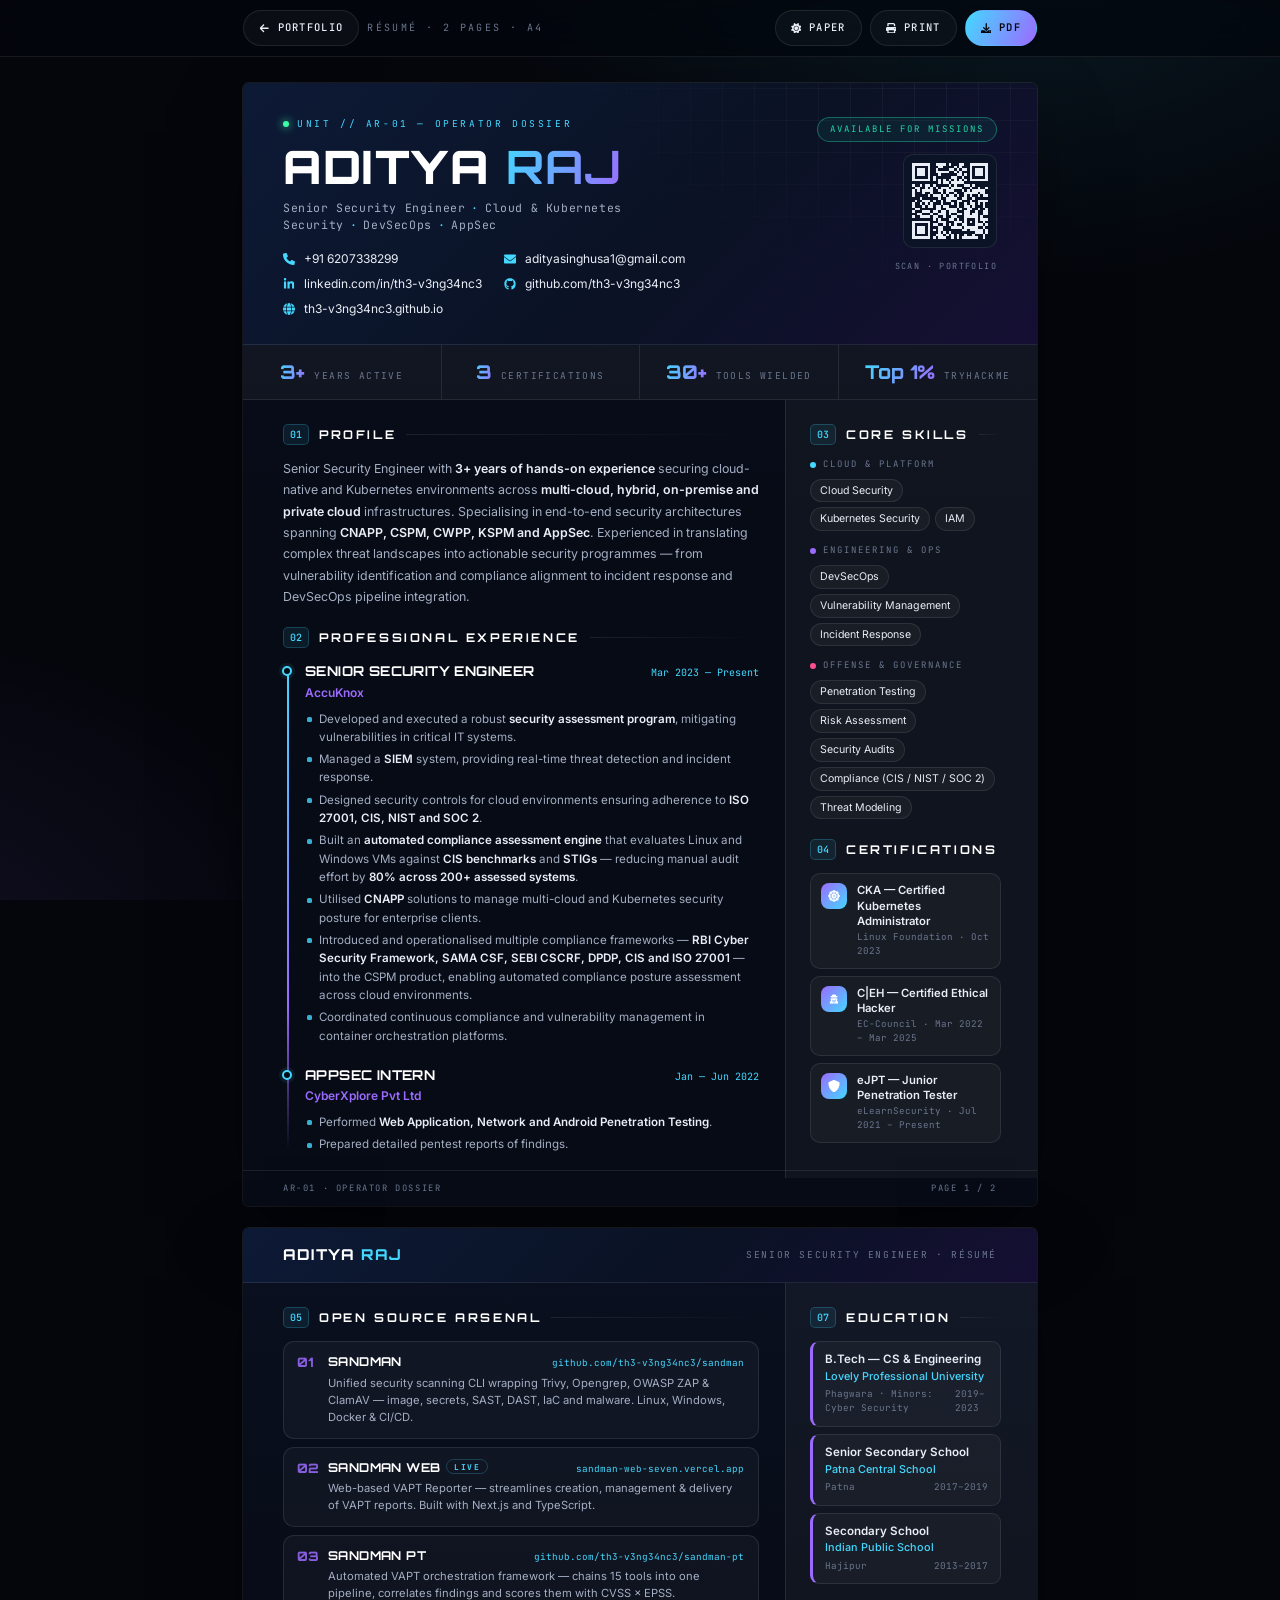
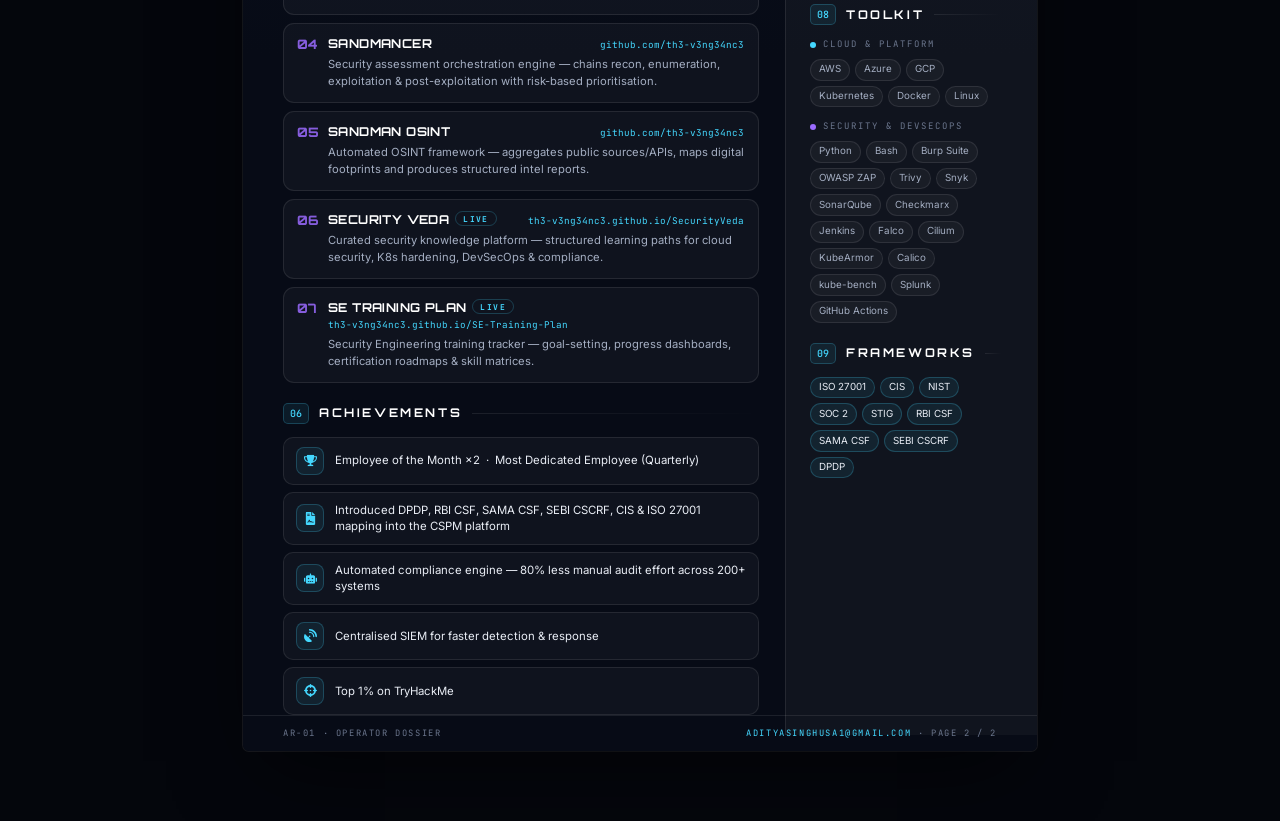
==== commit 5c76b19a: "super UX & Superb redesign" ====
--- a/img/cv.html
+++ b/img/cv.html
@@ -1,467 +1,371 @@
 <!DOCTYPE html>
-<html lang="en">
+<html lang="en" data-theme="dark">
 <head>
 <meta charset="utf-8">
-<title>Aditya Raj — Senior Security Engineer CV</title>
-<meta name="viewport" content="width=device-width,initial-scale=1.0">
-<link rel="stylesheet" href="https://cdnjs.cloudflare.com/ajax/libs/font-awesome/6.0.0/css/all.min.css">
-<link href="https://fonts.googleapis.com/css2?family=Orbitron:wght@500;700;800;900&family=Inter:wght@300;400;500;600;700;800&family=JetBrains+Mono:wght@400;500;600&display=swap" rel="stylesheet">
+<title>Aditya Raj — Senior Security Engineer · Résumé</title>
+<meta name="viewport" content="width=device-width,initial-scale=1">
+<meta name="description" content="Résumé of Aditya Raj (th3-v3ng34nc3), Senior Security Engineer at AccuKnox — cloud and Kubernetes security, DevSecOps, application security and compliance.">
+<meta name="theme-color" content="#04060c">
+<link rel="icon" href="data:image/svg+xml,%3Csvg xmlns='http://www.w3.org/2000/svg' viewBox='0 0 32 32'%3E%3Ccircle cx='16' cy='16' r='9' fill='%2344d8ff'/%3E%3C/svg%3E">
+<link rel="preconnect" href="https://fonts.googleapis.com"><link rel="preconnect" href="https://fonts.gstatic.com" crossorigin>
+<link href="https://fonts.googleapis.com/css2?family=Orbitron:wght@600;800;900&family=Inter:wght@400;500;600;700&family=JetBrains+Mono:wght@400;500;600&display=swap" rel="stylesheet">
 <style>
-*, *::before, *::after { margin: 0; padding: 0; box-sizing: border-box; }
-
-/* ═══ TOKENS — lifted straight from the th3-v3ng34nc3.github.io design
-   system, so the dossier reads as the same build, not a bolted-on PDF ═══ */
-:root {
-  --void:   #06070b;
-  --void2:  #0a0c12;
-  --panel:  #0d1018;
-
-  --blue:   #44d8ff;
-  --purple: #9b6bff;
-  --cyan:   #22e6cc;
-  --rose:   #ff4f8f;
-  --amber:  #fbbf24;
-  --accent: var(--blue);
-
-  --text:   #e9edf5;
-  --text2:  #93a0b8;
-  --muted:  #525c70;
-
-  --glass-bg:     rgba(255,255,255,0.045);
-  --glass-bg-hv:  rgba(255,255,255,0.075);
-  --glass-border: rgba(255,255,255,0.1);
-  --glass-blur:   blur(14px) saturate(150%);
-
-  --r-lg: 13px;
-  --r-md: 9px;
-  --r-sm: 6px;
-
-  --fh: 'Orbitron', sans-serif;
-  --fb: 'Inter', sans-serif;
-  --fm: 'JetBrains Mono', monospace;
+:root{
+  --f-d:'Orbitron',system-ui,sans-serif; --f-b:'Inter',system-ui,sans-serif; --f-m:'JetBrains Mono',ui-monospace,monospace;
+  --blue:#44d8ff; --violet:#9b6bff; --teal:#22e6cc; --rose:#ff4f8f; --amber:#e8b64c;
 }
-
-@page { size: A4; margin: 0; }
-
-html, body {
-  background: var(--void);
-  color: var(--text);
-  font-family: var(--fb);
-  font-size: 10px;
-  line-height: 1.4;
-  -webkit-print-color-adjust: exact;
-  print-color-adjust: exact;
-  -webkit-font-smoothing: antialiased;
-  -moz-osx-font-smoothing: grayscale;
-  text-rendering: optimizeLegibility;
+/* two sheet themes: dark glass on screen, ink-friendly paper for print */
+[data-theme="dark"]{
+  --page:#04060c; --sheet:#070b16; --sheet2:#0a1020; --ink:#e9edf5; --ink2:#a4aec2; --ink3:#6b768d;
+  --line:rgba(255,255,255,.085); --card:rgba(255,255,255,.035); --card-b:rgba(255,255,255,.09);
+  --acc:var(--blue); --acc2:var(--violet); --hi:#fff; --chip:rgba(68,216,255,.08); --chip-b:rgba(68,216,255,.22);
+  --hd-bg:linear-gradient(135deg,#0d1a36 0%,#0a1224 55%,#150f33 100%); --qr:#e9edf5; --qr-bg:#0b1326;
 }
-
-a { color: inherit; text-decoration: none; }
-ul { list-style: none; }
-
-/* ─── ambient glow behind the page, same language as the portfolio's
-   aurora blooms — quiet, mostly-monochrome, textural not loud ─── */
-body::before {
-  content: '';
-  position: fixed; inset: 0;
-  background:
-    radial-gradient(ellipse 70% 45% at 15% -10%, rgba(68,216,255,0.05) 0%, transparent 60%),
-    radial-gradient(ellipse 60% 40% at 90% 110%, rgba(155,107,255,0.04) 0%, transparent 55%);
-  pointer-events: none;
-  z-index: -1;
+[data-theme="paper"]{
+  --page:#dfe4ec; --sheet:#ffffff; --sheet2:#f4f7fb; --ink:#0f1a2e; --ink2:#44526b; --ink3:#7a879c;
+  --line:rgba(15,26,46,.13); --card:#f5f8fc; --card-b:rgba(15,26,46,.12);
+  --acc:#0a6fb0; --acc2:#5b3fd4; --hi:#050b18; --chip:rgba(10,111,176,.08); --chip-b:rgba(10,111,176,.28);
+  --hd-bg:linear-gradient(135deg,#eaf3fb 0%,#f3f6fc 60%,#efeafd 100%); --qr:#0f1a2e; --qr-bg:#fff;
 }
-
-/* ═══ PAGE ═══ */
-.page {
-  width: 794px;
-  min-height: 1123px;
-  margin: 0 auto;
-  background: linear-gradient(165deg, var(--void2) 0%, var(--void) 100%);
-  position: relative;
-  display: flex;
-  flex-direction: column;
-  box-shadow: 0 0 0 1px rgba(255,255,255,0.06), 0 24px 70px rgba(0,0,0,0.55);
+*,*::before,*::after{ box-sizing:border-box; margin:0; padding:0; }
+html{ -webkit-text-size-adjust:100%; }
+body{ font-family:var(--f-b); color:var(--ink); background:var(--page); line-height:1.5; -webkit-font-smoothing:antialiased;
+  background-image:radial-gradient(900px 600px at 80% -10%, rgba(68,216,255,.10), transparent 62%), radial-gradient(800px 600px at -10% 110%, rgba(155,107,255,.10), transparent 60%); background-attachment:fixed; }
+[data-theme="paper"] body{ background-image:none; }
+a{ color:inherit; text-decoration:none; }
+button{ font:inherit; color:inherit; background:none; border:0; cursor:pointer; }
+ul{ list-style:none; }
+.ic{ display:inline-block; width:1em; height:1em; vertical-align:-.14em; fill:currentColor; flex-shrink:0; }
+:focus-visible{ outline:2px solid var(--acc); outline-offset:3px; border-radius:6px; }
+
+/* ── toolbar (screen only) ── */
+.bar{ position:sticky; top:0; z-index:20; display:flex; align-items:center; justify-content:space-between; gap:12px; padding:10px max(14px,calc((100vw - 794px)/2));
+  background:rgba(4,6,12,.72); -webkit-backdrop-filter:blur(18px) saturate(160%); backdrop-filter:blur(18px) saturate(160%); border-bottom:1px solid rgba(255,255,255,.08); }
+[data-theme="paper"] .bar{ background:rgba(240,244,250,.82); border-bottom-color:rgba(15,26,46,.12); }
+.bar-l,.bar-r{ display:flex; align-items:center; gap:8px; }
+.bar-t{ font-family:var(--f-m); font-size:10px; letter-spacing:2.4px; text-transform:uppercase; color:var(--ink3); }
+.btn{ display:inline-flex; align-items:center; gap:8px; padding:9px 15px; border-radius:999px; font-family:var(--f-m); font-size:10.5px; font-weight:500; letter-spacing:1.3px; text-transform:uppercase;
+  border:1px solid var(--card-b); background:var(--card); color:var(--ink); transition:transform .2s, border-color .2s, background .2s; }
+.btn:hover{ transform:translateY(-1px); border-color:var(--acc); }
+.btn.pri{ background:linear-gradient(115deg,var(--blue),var(--violet)); color:#04060c; border-color:transparent; font-weight:600; }
+[data-theme="paper"] .btn.pri{ color:#fff; background:linear-gradient(115deg,#0a6fb0,#5b3fd4); }
+
+/* ── stage: sheets sit on A4 (794×1123 css px) and zoom to fit narrow screens ── */
+.stage{ display:grid; gap:22px; justify-content:center; padding:26px 0 70px; zoom:var(--fit,1); }
+.sheet{ position:relative; width:794px; height:1123px; overflow:hidden; background:var(--sheet); color:var(--ink); border-radius:6px;
+  box-shadow:0 30px 80px -20px rgba(0,0,0,.65), 0 0 0 1px var(--line); display:flex; flex-direction:column; }
+[data-theme="dark"] .sheet{ background:linear-gradient(180deg,var(--sheet2),var(--sheet) 38%); }
+
+/* header */
+.hd{ position:relative; display:flex; justify-content:space-between; gap:24px; padding:34px 40px 26px; background:var(--hd-bg); border-bottom:1px solid var(--line); overflow:hidden; }
+.hd::before{ content:''; position:absolute; inset:0; pointer-events:none; opacity:.55;
+  background:repeating-linear-gradient(0deg,transparent 0 31px,var(--line) 31px 32px), repeating-linear-gradient(90deg,transparent 0 31px,var(--line) 31px 32px);
+  -webkit-mask-image:radial-gradient(ellipse 70% 120% at 85% 0%,#000,transparent 70%); mask-image:radial-gradient(ellipse 70% 120% at 85% 0%,#000,transparent 70%); }
+.hd > *{ position:relative; }
+.call{ display:flex; align-items:center; gap:8px; font-family:var(--f-m); font-size:9.5px; letter-spacing:2.6px; text-transform:uppercase; color:var(--acc); margin-bottom:12px; }
+.dot{ width:6px; height:6px; border-radius:50%; background:#3dffa8; box-shadow:0 0 8px #3dffa8; }
+h1{ font-family:var(--f-d); font-weight:900; font-size:46px; line-height:1; letter-spacing:1.5px; text-transform:uppercase; color:var(--hi); }
+h1 b{ background:linear-gradient(110deg,var(--acc),var(--acc2)); -webkit-background-clip:text; background-clip:text; color:transparent; }
+.role{ font-family:var(--f-m); font-size:11.5px; letter-spacing:.6px; color:var(--ink2); margin:10px 0 16px; }
+.role i{ color:var(--acc); font-style:normal; margin:0 6px; }
+.contact{ display:grid; grid-template-columns:auto auto; gap:7px 22px; width:max-content; }
+.contact a{ display:flex; align-items:center; gap:9px; font-size:12px; color:var(--ink); }
+.contact .ic{ color:var(--acc); font-size:12px; }
+.hd-r{ display:flex; flex-direction:column; align-items:flex-end; gap:12px; flex-shrink:0; }
+.pill{ font-family:var(--f-m); font-size:9px; letter-spacing:2px; text-transform:uppercase; color:#1fd6a8; padding:5px 12px; border-radius:99px; border:1px solid rgba(31,214,168,.4); background:rgba(31,214,168,.08); }
+[data-theme="paper"] .pill{ color:#0a8a68; border-color:rgba(10,138,104,.4); background:rgba(10,138,104,.08); }
+.qr{ width:94px; padding:8px; border-radius:10px; background:var(--qr-bg); color:var(--qr); border:1px solid var(--card-b); }
+.qr svg{ display:block; width:100%; height:auto; }
+.qr-c{ font-family:var(--f-m); font-size:8.5px; letter-spacing:1.4px; text-transform:uppercase; color:var(--ink3); text-align:right; }
+
+/* stats strip */
+.stats{ display:grid; grid-template-columns:repeat(4,1fr); border-bottom:1px solid var(--line); background:var(--card); }
+.stat{ display:flex; align-items:baseline; justify-content:center; gap:9px; padding:13px 8px; border-right:1px solid var(--line); }
+.stat:last-child{ border-right:0; }
+.stat b{ font-family:var(--f-d); font-weight:800; font-size:19px; background:linear-gradient(110deg,var(--acc),var(--acc2)); -webkit-background-clip:text; background-clip:text; color:transparent; }
+.stat span{ font-family:var(--f-m); font-size:9.5px; letter-spacing:1.4px; text-transform:uppercase; color:var(--ink3); }
+
+/* body columns */
+.cols{ flex:1; display:grid; grid-template-columns:1fr 252px; min-height:0; }
+.main{ padding:24px 26px 20px 40px; }
+.side{ padding:24px 36px 20px 24px; border-left:1px solid var(--line); background:var(--card); }
+section + section{ margin-top:20px; }
+h2{ display:flex; align-items:center; gap:10px; font-family:var(--f-d); font-weight:700; font-size:12px; letter-spacing:2.6px; text-transform:uppercase; color:var(--hi); margin-bottom:13px; }
+h2 span{ font-family:var(--f-m); font-weight:500; font-size:10px; letter-spacing:0; color:var(--acc); padding:2px 6px; border:1px solid var(--chip-b); border-radius:5px; background:var(--chip); }
+h2::after{ content:''; flex:1; height:1px; background:linear-gradient(90deg,var(--line),transparent); }
+p.sum{ font-size:12.4px; line-height:1.72; color:var(--ink2); }
+p.sum strong{ color:var(--ink); font-weight:600; }
+
+/* experience timeline */
+.tl{ position:relative; padding-left:22px; }
+.tl::before{ content:''; position:absolute; left:4px; top:6px; bottom:4px; width:2px; border-radius:2px; background:linear-gradient(180deg,var(--acc),var(--acc2) 70%,transparent); }
+.job{ position:relative; padding-bottom:16px; }
+.job:last-child{ padding-bottom:0; }
+.job::before{ content:''; position:absolute; left:-23px; top:5px; width:10px; height:10px; border-radius:50%; background:var(--sheet); border:2px solid var(--acc); box-shadow:0 0 0 3px var(--chip); }
+.job-h{ display:flex; justify-content:space-between; align-items:baseline; gap:10px; }
+.job h3{ font-family:var(--f-d); font-weight:700; font-size:13.5px; letter-spacing:.4px; color:var(--hi); text-transform:uppercase; }
+.dt{ font-family:var(--f-m); font-size:10px; color:var(--acc); white-space:nowrap; }
+.org{ font-size:12px; font-weight:600; color:var(--acc2); margin:2px 0 8px; }
+.org small{ font-family:var(--f-m); font-weight:400; font-size:10px; color:var(--ink3); margin-left:6px; }
+.job li{ position:relative; font-size:11.6px; line-height:1.58; color:var(--ink2); padding-left:14px; margin-bottom:4px; }
+.job li::before{ content:''; position:absolute; left:2px; top:.62em; width:5px; height:5px; border-radius:1.5px; background:var(--acc); opacity:.8; }
+.job li strong{ color:var(--ink); font-weight:600; }
+
+/* sidebar blocks */
+.sg + .sg{ margin-top:13px; }
+.sg-l{ display:flex; align-items:center; gap:7px; font-family:var(--f-m); font-size:9px; letter-spacing:2px; text-transform:uppercase; color:var(--ink3); margin-bottom:7px; }
+.sg-l::before{ content:''; width:6px; height:6px; border-radius:50%; background:var(--c,var(--acc)); }
+.chips{ display:flex; flex-wrap:wrap; gap:5px; }
+.chips span{ font-size:10.6px; padding:3px 9px; border-radius:99px; border:1px solid var(--card-b); background:var(--sheet); color:var(--ink); }
+[data-theme="dark"] .chips span{ background:rgba(255,255,255,.04); }
+.chips.sm span{ font-size:9.8px; padding:2.5px 8px; color:var(--ink2); }
+.chips.fw span{ border-color:var(--chip-b); background:var(--chip); color:var(--ink); }
+
+.cert{ display:flex; gap:10px; align-items:flex-start; padding:9px 10px; border:1px solid var(--card-b); border-radius:10px; background:var(--sheet); margin-bottom:7px; }
+[data-theme="dark"] .cert{ background:rgba(255,255,255,.035); }
+.cert .ci{ width:26px; height:26px; border-radius:8px; display:grid; place-items:center; color:#fff; font-size:12px; flex-shrink:0; background:linear-gradient(135deg,var(--acc2),var(--acc)); }
+.cert h4{ font-size:11.3px; font-weight:600; line-height:1.35; color:var(--ink); }
+.cert p{ font-family:var(--f-m); font-size:9.2px; color:var(--ink3); margin-top:2px; }
+
+/* page 2 */
+.slim{ display:flex; justify-content:space-between; align-items:center; padding:16px 40px; background:var(--hd-bg); border-bottom:1px solid var(--line); }
+.slim b{ font-family:var(--f-d); font-weight:800; font-size:15px; letter-spacing:1.2px; text-transform:uppercase; color:var(--hi); }
+.slim b i{ font-style:normal; color:var(--acc); }
+.slim span{ font-family:var(--f-m); font-size:9.5px; letter-spacing:1.6px; text-transform:uppercase; color:var(--ink3); }
+
+.proj{ position:relative; padding:11px 14px 11px 44px; border:1px solid var(--card-b); border-radius:11px; background:var(--card); margin-bottom:8px; break-inside:avoid; }
+.proj .n{ position:absolute; left:13px; top:11px; font-family:var(--f-d); font-weight:800; font-size:13px; color:var(--acc2); opacity:.85; }
+.proj-h{ display:flex; flex-wrap:wrap; align-items:baseline; justify-content:space-between; gap:2px 8px; }
+.proj h4{ font-family:var(--f-d); font-weight:700; font-size:12.2px; letter-spacing:.4px; text-transform:uppercase; color:var(--hi); }
+.proj .lk{ font-family:var(--f-m); font-size:9.3px; color:var(--acc); }
+.proj .tag{ font-family:var(--f-m); font-size:8px; letter-spacing:1.4px; text-transform:uppercase; padding:1.5px 7px; border-radius:99px; border:1px solid var(--chip-b); color:var(--acc); margin-left:6px; vertical-align:2px; }
+.proj p{ font-size:11.2px; line-height:1.55; color:var(--ink2); margin-top:3px; }
+
+.edu{ padding:10px 12px; border:1px solid var(--card-b); border-left:3px solid var(--acc2); border-radius:9px; background:var(--sheet); margin-bottom:7px; }
+[data-theme="dark"] .edu{ background:rgba(255,255,255,.035); }
+.edu h4{ font-size:11.6px; font-weight:600; color:var(--ink); line-height:1.35; }
+.edu .s{ font-size:10.8px; color:var(--acc); font-weight:500; margin-top:1px; }
+.edu .m{ display:flex; justify-content:space-between; gap:8px; font-family:var(--f-m); font-size:9.3px; color:var(--ink3); margin-top:3px; }
+
+.ach{ display:grid; gap:7px; }
+.ach li{ display:flex; gap:11px; align-items:center; padding:9px 12px; border:1px solid var(--card-b); border-radius:10px; background:var(--card); font-size:11.4px; line-height:1.45; color:var(--ink); }
+.ach .ai{ width:28px; height:28px; border-radius:8px; display:grid; place-items:center; flex-shrink:0; font-size:13px; color:var(--acc); background:var(--chip); border:1px solid var(--chip-b); }
+
+.ft{ display:flex; justify-content:space-between; padding:11px 40px; border-top:1px solid var(--line); font-family:var(--f-m); font-size:8.8px; letter-spacing:1.6px; text-transform:uppercase; color:var(--ink3); }
+.ft a{ color:var(--acc); }
+
+/* ── print: always the paper sheet, A4, no chrome ── */
+@page{ size:A4; margin:0; }
+@media print{
+  :root,[data-theme]{ color-scheme:light; }
+  html,body{ background:#fff !important; }
+  body{ background-image:none !important; -webkit-print-color-adjust:exact; print-color-adjust:exact; }
+  .bar{ display:none !important; }
+  .stage{ zoom:1 !important; display:block; padding:0; }
+  .sheet{ box-shadow:none !important; border-radius:0 !important; page-break-after:always; break-after:page; margin:0; }
+  .sheet:last-child{ page-break-after:auto; break-after:auto; }
+  /* gradient-clipped text rasterises with box artefacts in PDF — solid ink in print */
+  h1 b, .stat b{ background:none !important; -webkit-background-clip:border-box !important; background-clip:border-box !important; color:var(--acc) !important; -webkit-text-fill-color:var(--acc) !important; }
 }
-.page::before {
-  content: '';
-  position: absolute; inset: 0;
-  background:
-    linear-gradient(var(--glass-border) 1px, transparent 1px),
-    linear-gradient(90deg, var(--glass-border) 1px, transparent 1px);
-  background-size: 46px 46px;
-  opacity: .05;
-  -webkit-mask-image: radial-gradient(ellipse 80% 55% at 50% 0%, #000 0%, transparent 70%);
-  mask-image: radial-gradient(ellipse 80% 55% at 50% 0%, #000 0%, transparent 70%);
-  pointer-events: none;
-}
-.page::after {
-  content: '';
-  position: absolute; inset: 0;
-  background:
-    radial-gradient(ellipse 60% 30% at 85% 5%, rgba(68,216,255,0.07) 0%, transparent 60%),
-    radial-gradient(ellipse 55% 30% at 5% 95%, rgba(255,79,143,0.04) 0%, transparent 55%);
-  pointer-events: none;
-}
-.page > * { position: relative; z-index: 1; }
-
-/* ═══ HEAD — full-width identity masthead, HUD callsign up top,
-   name treated like the hero's name lockup ═══ */
-.cv-head { padding: 13px 26px 9px; border-bottom: 1px solid var(--glass-border); }
-.cv-head-row { display: flex; align-items: center; justify-content: space-between; margin-bottom: 7px; }
-.cv-callsign { display: flex; align-items: center; gap: 7px; font-family: var(--fm); font-size: 8.5px; letter-spacing: 2.5px; text-transform: uppercase; color: var(--text2); }
-.cv-callsign .dotlive { width: 5px; height: 5px; border-radius: 50%; background: var(--blue); box-shadow: 0 0 6px var(--blue); }
-.cv-status { font-family: var(--fm); font-size: 8px; letter-spacing: 2px; text-transform: uppercase; color: var(--cyan); padding: 3px 10px; border-radius: 20px; background: rgba(34,230,204,0.08); border: 1px solid rgba(34,230,204,0.25); }
-
-.cv-name { font-family: var(--fh); font-weight: 900; font-size: 29px; letter-spacing: 1px; text-transform: uppercase; line-height: 1; color: var(--text); }
-.cv-name em { font-style: normal; background: linear-gradient(115deg, var(--blue), var(--purple)); -webkit-background-clip: text; background-clip: text; color: transparent; }
-.cv-role { font-family: var(--fm); font-size: 10px; letter-spacing: 1px; color: var(--text2); margin: 5px 0 9px; display: flex; align-items: center; gap: 10px; }
-.cv-role::before { content: ''; width: 24px; height: 1.5px; background: var(--accent); box-shadow: 0 0 6px var(--accent); flex-shrink: 0; }
-
-.cv-contacts { display: flex; flex-wrap: wrap; gap: 6px; }
-.cc { display: flex; align-items: center; gap: 6px; font-size: 8.8px; color: var(--text2); padding: 4px 10px; border-radius: 20px; background: var(--glass-bg); backdrop-filter: var(--glass-blur); -webkit-backdrop-filter: var(--glass-blur); border: 1px solid var(--glass-border); transition: border-color .2s, color .2s; }
-.cc:hover { border-color: rgba(68,216,255,0.4); color: var(--text); }
-.cc i { color: var(--blue); font-size: 8px; width: 9px; text-align: center; }
-
-/* ═══ STATS STRIP ═══ */
-.cv-stats { display: flex; gap: 0; border-bottom: 1px solid var(--glass-border); }
-.cs { flex: 1; display: flex; align-items: center; justify-content: center; gap: 7px; padding: 5px 6px; font-size: 9px; color: var(--text2); border-right: 1px solid var(--glass-border); }
-.cs:last-child { border-right: none; }
-.cs b { font-family: var(--fh); font-size: 11px; color: var(--text); font-weight: 800; }
-.cs .dot { width: 6px; height: 6px; border-radius: 50%; flex-shrink: 0; }
-.cs .c-blue{ background: var(--blue); box-shadow:0 0 6px var(--blue); }
-.cs .c-purple{ background: var(--purple); box-shadow:0 0 6px var(--purple); }
-.cs .c-rose{ background: var(--rose); box-shadow:0 0 6px var(--rose); }
-.cs .c-cyan{ background: var(--cyan); box-shadow:0 0 6px var(--cyan); }
-
-/* ═══ BIO ═══ */
-.cv-bio { display: flex; gap: 12px; align-items: flex-start; padding: 6px 26px; font-size: 9.1px; color: var(--text2); line-height: 1.42; border-bottom: 1px solid var(--glass-border); background: linear-gradient(90deg, rgba(68,216,255,0.035) 0%, transparent 55%); }
-.cv-bio strong { color: var(--text); font-weight: 600; }
-.bio-tag { flex-shrink: 0; font-family: var(--fm); font-size: 8px; letter-spacing: 2px; color: var(--blue); text-transform: uppercase; padding-top: 1px; }
-
-/* ═══ SECTION TITLE — numbered tag, matches the portfolio's sx-tag ═══ */
-.ct { display: flex; align-items: center; gap: 9px; font-family: var(--fh); font-weight: 700; font-size: 10px; letter-spacing: 2px; text-transform: uppercase; color: var(--text); margin-bottom: 5px; }
-.ct-n { font-family: var(--fm); font-size: 8.5px; color: var(--void); background: var(--accent); width: 15px; height: 15px; border-radius: 4px; display: flex; align-items: center; justify-content: center; flex-shrink: 0; }
-.ct::after { content: ''; flex: 1; height: 1px; background: linear-gradient(90deg, var(--glass-border) 0%, transparent 100%); }
-
-/* ═══ BODY GRID ═══ */
-.cv-body { display: grid; grid-template-columns: 1fr 198px; }
-.cv-main { padding: 9px 16px 7px 26px; border-right: 1px solid var(--glass-border); display: flex; flex-direction: column; gap: 7px; }
-.cv-side { padding: 9px 20px 7px 16px; display: flex; flex-direction: column; gap: 7px; background: linear-gradient(180deg, rgba(155,107,255,0.025) 0%, transparent 35%); }
-
-/* ─── Experience timeline ─── */
-.timeline { position: relative; padding-left: 16px; display: flex; flex-direction: column; gap: 4px; }
-.timeline::before { content: ''; position: absolute; left: 4px; top: 5px; bottom: 5px; width: 1.5px; background: linear-gradient(180deg, var(--blue), var(--purple) 60%, var(--rose)); border-radius: 2px; }
-.tl-dot { position: absolute; left: -16px; top: 4px; width: 9px; height: 9px; border-radius: 50%; background: var(--blue); border: 2px solid var(--void2); box-shadow: 0 0 0 2px var(--blue), 0 0 12px rgba(68,216,255,0.4); }
-.tl-card { position: relative; background: var(--glass-bg); backdrop-filter: var(--glass-blur); -webkit-backdrop-filter: var(--glass-blur); border: 1px solid var(--glass-border); border-top-color: rgba(68,216,255,0.4); border-radius: var(--r-md); padding: 5px 12px 6px; }
-.tl-head { display: flex; justify-content: space-between; align-items: flex-start; gap: 10px; margin-bottom: 2px; }
-.tl-head h3 { font-family: var(--fh); font-size: 11.5px; font-weight: 700; color: var(--text); }
-.dt { font-family: var(--fm); font-size: 7.3px; color: var(--blue); background: rgba(68,216,255,0.08); border: 1px solid rgba(68,216,255,0.2); padding: 1px 7px; border-radius: 20px; white-space: nowrap; flex-shrink: 0; }
-.tl-co { font-size: 9.5px; color: var(--purple); font-weight: 600; margin-bottom: 4px; display: flex; align-items: center; gap: 7px; }
-.tl-co::after { content: ''; width: 3.5px; height: 3.5px; border-radius: 50%; background: var(--purple); box-shadow: 0 0 4px var(--purple); }
-.tl-card ul { padding-left: 13px; color: var(--text2); }
-.tl-card ul li { margin-bottom: 2px; font-size: 9.5px; line-height: 1.42; }
-.tl-card ul li::marker { color: var(--blue); font-size: 10px; }
-
-/* ─── Education — compact rows ─── */
-.edu-list { display: flex; flex-direction: column; gap: 2px; }
-.edu { display: flex; justify-content: space-between; align-items: flex-start; gap: 6px; padding: 4px 11px; background: var(--glass-bg); backdrop-filter: var(--glass-blur); -webkit-backdrop-filter: var(--glass-blur); border: 1px solid var(--glass-border); border-left: 2px solid rgba(68,216,255,0.35); border-radius: var(--r-sm); }
-.edu h4 { font-family: var(--fh); font-size: 10px; font-weight: 700; color: var(--text); }
-.edu .es { font-size: 8.8px; color: var(--blue); margin-top: 1px; }
-.edu .em { font-size: 7.8px; color: var(--muted); margin-top: 1px; }
-.edu-date { font-family: var(--fm); font-size: 7px; color: var(--blue); background: rgba(68,216,255,0.08); border: 1px solid rgba(68,216,255,0.16); padding: 1px 6px; border-radius: 20px; white-space: nowrap; flex-shrink: 0; margin-top: 1px; }
-
-/* ─── Core skills — grouped clusters instead of one flat chip wall,
-   each group tinted to a category color like the Weapons Cluster ─── */
-.skill-groups { display: flex; flex-direction: column; gap: 6px; }
-.sg-l { display: flex; align-items: center; gap: 6px; font-family: var(--fm); font-size: 7.5px; letter-spacing: 1.6px; text-transform: uppercase; margin-bottom: 4px; }
-.sg-l::before { content: ''; width: 6px; height: 6px; border-radius: 50%; }
-.sg-l.c-blue{ color: var(--blue); } .sg-l.c-blue::before{ background: var(--blue); box-shadow:0 0 6px var(--blue); }
-.sg-l.c-purple{ color: var(--purple); } .sg-l.c-purple::before{ background: var(--purple); box-shadow:0 0 6px var(--purple); }
-.sg-l.c-rose{ color: var(--rose); } .sg-l.c-rose::before{ background: var(--rose); box-shadow:0 0 6px var(--rose); }
-.chip-wrap { display: flex; flex-wrap: wrap; gap: 3px; }
-.chip { font-size: 8.3px; padding: 2.5px 8px; border-radius: 20px; background: var(--glass-bg); backdrop-filter: var(--glass-blur); -webkit-backdrop-filter: var(--glass-blur); border: 1px solid var(--glass-border); color: var(--text); white-space: nowrap; font-family: var(--fm); }
-
-/* ─── Certifications ─── */
-.cert-list { display: flex; flex-direction: column; gap: 3px; }
-.cert { display: flex; gap: 8px; align-items: flex-start; padding: 4px 9px; background: var(--glass-bg); backdrop-filter: var(--glass-blur); -webkit-backdrop-filter: var(--glass-blur); border: 1px solid var(--glass-border); border-top-color: rgba(255,79,143,0.35); border-radius: var(--r-sm); }
-.cert-badge { width: 21px; height: 21px; min-width: 21px; border-radius: 6px; background: linear-gradient(135deg, var(--purple), var(--blue)); display: flex; align-items: center; justify-content: center; color: var(--void); font-size: 10px; flex-shrink: 0; }
-.cert .cn { font-size: 9.3px; font-weight: 600; color: var(--text); line-height: 1.25; }
-.cert .cm { font-size: 7px; color: var(--muted); margin-top: 1px; font-family: var(--fm); }
-
-/* ═══ FULL-WIDTH SECTIONS — projects + achievements span the whole page,
-   outside the two-column split, so project tiles get real room ═══ */
-.cv-full { padding: 2px 26px 8px; display: flex; flex-direction: column; gap: 7px; border-top: 1px solid var(--glass-border); }
-
-/* ─── Projects — a tile grid instead of a stacked list ─── */
-.proj-grid { display: grid; grid-template-columns: 1fr 1fr; gap: 4px; }
-.proj { position: relative; background: var(--glass-bg); backdrop-filter: var(--glass-blur); -webkit-backdrop-filter: var(--glass-blur); border: 1px solid var(--glass-border); border-top-color: rgba(155,107,255,0.35); border-radius: var(--r-sm); padding: 5px 10px 6px 28px; }
-.proj-num { position: absolute; left: 8px; top: 7px; font-family: var(--fh); font-size: 9px; font-weight: 800; color: var(--purple); opacity: .55; }
-.proj-head { display: flex; align-items: baseline; gap: 7px; flex-wrap: wrap; margin-bottom: 1px; }
-.proj h4 { font-family: var(--fh); font-size: 9.8px; font-weight: 700; color: var(--text); }
-.pl { font-family: var(--fm); font-size: 7px; color: var(--blue); opacity: .75; }
-.proj p { font-size: 8.6px; color: var(--text2); line-height: 1.38; }
-
-/* ─── Achievements — a wrapped strip of compact chips, not a tall list ─── */
-.ach-strip { display: flex; flex-wrap: wrap; gap: 4px; }
-.ach { display: flex; align-items: center; gap: 6px; padding: 3.5px 10px; background: var(--glass-bg); backdrop-filter: var(--glass-blur); -webkit-backdrop-filter: var(--glass-blur); border: 1px solid var(--glass-border); border-top-color: rgba(251,191,36,0.35); border-radius: 20px; max-width: 100%; }
-.ach i { color: var(--amber); font-size: 8px; flex-shrink: 0; }
-.ach span { font-size: 8.4px; color: var(--text2); line-height: 1.3; }
-
-/* ═══ FOOTER ═══ */
-.cv-foot { margin-top: auto; padding: 5px 26px; border-top: 1px solid var(--glass-border); background: rgba(255,255,255,0.02); display: flex; align-items: center; gap: 10px; }
-.cv-foot .dot-pulse { width: 4px; height: 4px; border-radius: 50%; background: var(--cyan); box-shadow: 0 0 6px var(--cyan); }
-.cv-foot span { font-family: var(--fm); font-size: 7px; letter-spacing: .5px; color: var(--muted); }
-.cv-foot span:last-child { margin-left: auto; }
-
-/* ═══ LIGHT MODE ═══ */
-body.light {
-  --void: #eef1f7; --void2: #ffffff; --panel: #f3f6fb;
-  --blue: #0088b3; --purple: #6d3fd1; --cyan: #00897a; --rose: #d1356f; --amber: #b8860b;
-  --text: #0e1729; --text2: #3b4a63; --muted: #5c6b84;
-  --glass-bg: rgba(255,255,255,0.65); --glass-bg-hv: rgba(255,255,255,0.85);
-  --glass-border: rgba(15,30,55,0.1); --glass-blur: blur(10px) saturate(140%);
-}
-body.light { background: #dde3ee; }
-body.light .page { box-shadow: 0 0 0 1px rgba(0,0,0,0.05), 0 16px 50px rgba(0,0,0,0.08); }
-body.light .page::before { opacity: .06; }
-body.light .cv-name { color: #0e1729; }
-body.light .cv-status { background: rgba(0,140,130,0.08); border-color: rgba(0,140,130,0.25); color: #007a70; }
-body.light .tl-dot { border-color: #fff; }
-body.light .ct-n { color: #fff; }
-
-/* ═══ TOGGLE + PRINT BUTTONS ═══ */
-.btn-float { position: fixed; right: 14px; z-index: 999; width: 32px; height: 32px; border-radius: 50%; border: 1px solid var(--glass-border); background: var(--glass-bg); backdrop-filter: var(--glass-blur); -webkit-backdrop-filter: var(--glass-blur); color: var(--blue); font-size: 13px; cursor: pointer; display: flex; align-items: center; justify-content: center; box-shadow: 0 2px 16px rgba(0,0,0,0.35); transition: all 0.25s; }
-.btn-float:hover { background: var(--blue); color: var(--void); transform: scale(1.08); }
-#modeBtn { top: 14px; }
-#printBtn { top: 54px; }
-
-@media screen { body { padding: 12px; min-height: 100vh; } }
-@media screen and (max-width: 860px) {
-  .page { width: 100%; min-width: 0; }
-  .cv-body { grid-template-columns: 1fr; }
-  .cv-side { border-left: none; border-top: 1px solid var(--glass-border); }
-  .proj-grid { grid-template-columns: 1fr; }
-  .btn-float { display: none; }
-}
-@media print {
-  body { padding: 0; background: #fff; }
-  body::before { display: none; }
-  .page { margin: 0; box-shadow: none; }
-  .btn-float { display: none; }
-}
+@media (max-width:560px){ .bar-t{ display:none; } .btn{ padding:8px 12px; } }
 </style>
 </head>
-<body class="dark">
-<button class="btn-float" id="modeBtn" title="Toggle light/dark">☀️</button>
-<button class="btn-float" id="printBtn" title="Print / Save as PDF"><i class="fas fa-print"></i></button>
-<div class="page">
-
-  <!-- HEAD -->
-  <div class="cv-head">
-    <div class="cv-head-row">
-      <div class="cv-callsign"><span class="dotlive"></span>UNIT // AR-01 — OPERATOR DOSSIER</div>
-      <div class="cv-status">Available For Missions</div>
+<body>
+<svg width="0" height="0" style="position:absolute" aria-hidden="true" focusable="false">
+<symbol id="i-phone" viewBox="0 0 512 512"><path d="M511.2 387l-23.25 100.8c-3.266 14.25-15.79 24.22-30.46 24.22C205.2 512 0 306.8 0 54.5c0-14.66 9.969-27.2 24.22-30.45l100.8-23.25C139.7-2.602 154.7 5.018 160.8 18.92l46.52 108.5c5.438 12.78 1.77 27.67-8.98 36.45L144.5 207.1c33.98 69.22 90.26 125.5 159.5 159.5l44.08-53.8c8.688-10.78 23.69-14.51 36.47-8.975l108.5 46.51C506.1 357.2 514.6 372.4 511.2 387z"/></symbol>
+<symbol id="i-github" viewBox="0 0 496 512"><path d="M165.9 397.4c0 2-2.3 3.6-5.2 3.6-3.3.3-5.6-1.3-5.6-3.6 0-2 2.3-3.6 5.2-3.6 3-.3 5.6 1.3 5.6 3.6zm-31.1-4.5c-.7 2 1.3 4.3 4.3 4.9 2.6 1 5.6 0 6.2-2s-1.3-4.3-4.3-5.2c-2.6-.7-5.5.3-6.2 2.3zm44.2-1.7c-2.9.7-4.9 2.6-4.6 4.9.3 2 2.9 3.3 5.9 2.6 2.9-.7 4.9-2.6 4.6-4.6-.3-1.9-3-3.2-5.9-2.9zM244.8 8C106.1 8 0 113.3 0 252c0 110.9 69.8 205.8 169.5 239.2 12.8 2.3 17.3-5.6 17.3-12.1 0-6.2-.3-40.4-.3-61.4 0 0-70 15-84.7-29.8 0 0-11.4-29.1-27.8-36.6 0 0-22.9-15.7 1.6-15.4 0 0 24.9 2 38.6 25.8 21.9 38.6 58.6 27.5 72.9 20.9 2.3-16 8.8-27.1 16-33.7-55.9-6.2-112.3-14.3-112.3-110.5 0-27.5 7.6-41.3 23.6-58.9-2.6-6.5-11.1-33.3 2.6-67.9 20.9-6.5 69 27 69 27 20-5.6 41.5-8.5 62.8-8.5s42.8 2.9 62.8 8.5c0 0 48.1-33.6 69-27 13.7 34.7 5.2 61.4 2.6 67.9 16 17.7 25.8 31.5 25.8 58.9 0 96.5-58.9 104.2-114.8 110.5 9.2 7.9 17 22.9 17 46.4 0 33.7-.3 75.4-.3 83.6 0 6.5 4.6 14.4 17.3 12.1C428.2 457.8 496 362.9 496 252 496 113.3 383.5 8 244.8 8zM97.2 352.9c-1.3 1-1 3.3.7 5.2 1.6 1.6 3.9 2.3 5.2 1 1.3-1 1-3.3-.7-5.2-1.6-1.6-3.9-2.3-5.2-1zm-10.8-8.1c-.7 1.3.3 2.9 2.3 3.9 1.6 1 3.6.7 4.3-.7.7-1.3-.3-2.9-2.3-3.9-2-.6-3.6-.3-4.3.7zm32.4 35.6c-1.6 1.3-1 4.3 1.3 6.2 2.3 2.3 5.2 2.6 6.5 1 1.3-1.3.7-4.3-1.3-6.2-2.2-2.3-5.2-2.6-6.5-1zm-11.4-14.7c-1.6 1-1.6 3.6 0 5.9 1.6 2.3 4.3 3.3 5.6 2.3 1.6-1.3 1.6-3.9 0-6.2-1.4-2.3-4-3.3-5.6-2z"/></symbol>
+<symbol id="i-linkedin-in" viewBox="0 0 448 512"><path d="M100.28 448H7.4V148.9h92.88zM53.79 108.1C24.09 108.1 0 83.5 0 53.8a53.79 53.79 0 0 1 107.58 0c0 29.7-24.1 54.3-53.79 54.3zM447.9 448h-92.68V302.4c0-34.7-.7-79.2-48.29-79.2-48.29 0-55.69 37.7-55.69 76.7V448h-92.78V148.9h89.08v40.8h1.3c12.4-23.5 42.69-48.3 87.88-48.3 94 0 111.28 61.9 111.28 142.3V448z"/></symbol>
+<symbol id="i-briefcase" viewBox="0 0 512 512"><path d="M320 336c0 8.844-7.156 16-16 16h-96C199.2 352 192 344.8 192 336V288H0v144C0 457.6 22.41 480 48 480h416c25.59 0 48-22.41 48-48V288h-192V336zM464 96H384V48C384 22.41 361.6 0 336 0h-160C150.4 0 128 22.41 128 48V96H48C22.41 96 0 118.4 0 144V256h512V144C512 118.4 489.6 96 464 96zM336 96h-160V48h160V96z"/></symbol>
+<symbol id="i-certificate" viewBox="0 0 512 512"><path d="M256 53.46L300.1 7.261C307 1.034 315.1-1.431 324.4 .8185C332.8 3.068 339.3 9.679 341.4 18.1L357.3 80.6L419.3 63.07C427.7 60.71 436.7 63.05 442.8 69.19C448.1 75.34 451.3 84.33 448.9 92.69L431.4 154.7L493.9 170.6C502.3 172.7 508.9 179.2 511.2 187.6C513.4 196 510.1 204.1 504.7 211L458.5 256L504.7 300.1C510.1 307 513.4 315.1 511.2 324.4C508.9 332.8 502.3 339.3 493.9 341.4L431.4 357.3L448.9 419.3C451.3 427.7 448.1 436.7 442.8 442.8C436.7 448.1 427.7 451.3 419.3 448.9L357.3 431.4L341.4 493.9C339.3 502.3 332.8 508.9 324.4 511.2C315.1 513.4 307 510.1 300.1 504.7L256 458.5L211 504.7C204.1 510.1 196 513.4 187.6 511.2C179.2 508.9 172.7 502.3 170.6 493.9L154.7 431.4L92.69 448.9C84.33 451.3 75.34 448.1 69.19 442.8C63.05 436.7 60.71 427.7 63.07 419.3L80.6 357.3L18.1 341.4C9.679 339.3 3.068 332.8 .8186 324.4C-1.431 315.1 1.034 307 7.261 300.1L53.46 256L7.261 211C1.034 204.1-1.431 196 .8186 187.6C3.068 179.2 9.679 172.7 18.1 170.6L80.6 154.7L63.07 92.69C60.71 84.33 63.05 75.34 69.19 69.19C75.34 63.05 84.33 60.71 92.69 63.07L154.7 80.6L170.6 18.1C172.7 9.679 179.2 3.068 187.6 .8185C196-1.431 204.1 1.034 211 7.261L256 53.46z"/></symbol>
+<symbol id="i-crosshairs" viewBox="0 0 512 512"><path d="M224 256C224 238.3 238.3 224 256 224C273.7 224 288 238.3 288 256C288 273.7 273.7 288 256 288C238.3 288 224 273.7 224 256zM256 0C273.7 0 288 14.33 288 32V42.35C381.7 56.27 455.7 130.3 469.6 224H480C497.7 224 512 238.3 512 256C512 273.7 497.7 288 480 288H469.6C455.7 381.7 381.7 455.7 288 469.6V480C288 497.7 273.7 512 256 512C238.3 512 224 497.7 224 480V469.6C130.3 455.7 56.27 381.7 42.35 288H32C14.33 288 0 273.7 0 256C0 238.3 14.33 224 32 224H42.35C56.27 130.3 130.3 56.27 224 42.35V32C224 14.33 238.3 0 256 0V0zM224 404.6V384C224 366.3 238.3 352 256 352C273.7 352 288 366.3 288 384V404.6C346.3 392.1 392.1 346.3 404.6 288H384C366.3 288 352 273.7 352 256C352 238.3 366.3 224 384 224H404.6C392.1 165.7 346.3 119.9 288 107.4V128C288 145.7 273.7 160 256 160C238.3 160 224 145.7 224 128V107.4C165.7 119.9 119.9 165.7 107.4 224H128C145.7 224 160 238.3 160 256C160 273.7 145.7 288 128 288H107.4C119.9 346.3 165.7 392.1 224 404.6z"/></symbol>
+<symbol id="i-trophy" viewBox="0 0 576 512"><path d="M572.1 82.38C569.5 71.59 559.8 64 548.7 64h-100.8c.2422-12.45 .1078-23.7-.1559-33.02C447.3 13.63 433.2 0 415.8 0H160.2C142.8 0 128.7 13.63 128.2 30.98C127.1 40.3 127.8 51.55 128.1 64H27.26C16.16 64 6.537 71.59 3.912 82.38C3.1 85.78-15.71 167.2 37.07 245.9c37.44 55.82 100.6 95.03 187.5 117.4c18.7 4.805 31.41 22.06 31.41 41.37C256 428.5 236.5 448 212.6 448H208c-26.51 0-47.99 21.49-47.99 48c0 8.836 7.163 16 15.1 16h223.1c8.836 0 15.1-7.164 15.1-16c0-26.51-21.48-48-47.99-48h-4.644c-23.86 0-43.36-19.5-43.36-43.35c0-19.31 12.71-36.57 31.41-41.37c86.96-22.34 150.1-61.55 187.5-117.4C591.7 167.2 572.9 85.78 572.1 82.38zM77.41 219.8C49.47 178.6 47.01 135.7 48.38 112h80.39c5.359 59.62 20.35 131.1 57.67 189.1C137.4 281.6 100.9 254.4 77.41 219.8zM498.6 219.8c-23.44 34.6-59.94 61.75-109 81.22C426.9 243.1 441.9 171.6 447.2 112h80.39C528.1 135.7 526.5 178.7 498.6 219.8z"/></symbol>
+<symbol id="i-medal" viewBox="0 0 512 512"><path d="M223.7 130.8L149.1 7.77C147.1 2.949 141.9 0 136.3 0H16.03c-12.95 0-20.53 14.58-13.1 25.18l111.3 158.9C143.9 156.4 181.7 137.3 223.7 130.8zM256 160c-97.25 0-176 78.75-176 176S158.8 512 256 512s176-78.75 176-176S353.3 160 256 160zM348.5 317.3l-37.88 37l8.875 52.25c1.625 9.25-8.25 16.5-16.63 12l-46.88-24.62L209.1 418.5c-8.375 4.5-18.25-2.75-16.63-12l8.875-52.25l-37.88-37C156.6 310.6 160.5 299 169.9 297.6l52.38-7.625L245.7 242.5c2-4.25 6.125-6.375 10.25-6.375S264.2 238.3 266.2 242.5l23.5 47.5l52.38 7.625C351.6 299 355.4 310.6 348.5 317.3zM495.1 0H375.7c-5.621 0-10.83 2.949-13.72 7.77l-73.76 122.1c42 6.5 79.88 25.62 109.5 53.38l111.3-158.9C516.5 14.58 508.9 0 495.1 0z"/></symbol>
+<symbol id="i-file-contract" viewBox="0 0 384 512"><path d="M256 0v128h128L256 0zM224 128L224 0H48C21.49 0 0 21.49 0 48v416C0 490.5 21.49 512 48 512h288c26.51 0 48-21.49 48-48V160h-127.1C238.3 160 224 145.7 224 128zM64 72C64 67.63 67.63 64 72 64h80C156.4 64 160 67.63 160 72v16C160 92.38 156.4 96 152 96h-80C67.63 96 64 92.38 64 88V72zM64 136C64 131.6 67.63 128 72 128h80C156.4 128 160 131.6 160 136v16C160 156.4 156.4 160 152 160h-80C67.63 160 64 156.4 64 152V136zM304 384c8.875 0 16 7.125 16 16S312.9 416 304 416h-47.25c-16.38 0-31.25-9.125-38.63-23.88c-2.875-5.875-8-6.5-10.12-6.5s-7.25 .625-10 6.125l-7.75 15.38C187.6 412.6 181.1 416 176 416H174.9c-6.5-.5-12-4.75-14-11L144 354.6L133.4 386.5C127.5 404.1 111 416 92.38 416H80C71.13 416 64 408.9 64 400S71.13 384 80 384h12.38c4.875 0 9.125-3.125 10.62-7.625l18.25-54.63C124.5 311.9 133.6 305.3 144 305.3s19.5 6.625 22.75 16.5l13.88 41.63c19.75-16.25 54.13-9.75 66 14.12c2 4 6 6.5 10.12 6.5H304z"/></symbol>
+<symbol id="i-robot" viewBox="0 0 640 512"><path d="M9.375 233.4C3.375 239.4 0 247.5 0 256v128c0 8.5 3.375 16.62 9.375 22.62S23.5 416 32 416h32V224H32C23.5 224 15.38 227.4 9.375 233.4zM464 96H352V32c0-17.62-14.38-32-32-32S288 14.38 288 32v64H176C131.8 96 96 131.8 96 176V448c0 35.38 28.62 64 64 64h320c35.38 0 64-28.62 64-64V176C544 131.8 508.3 96 464 96zM256 416H192v-32h64V416zM224 296C201.9 296 184 278.1 184 256S201.9 216 224 216S264 233.9 264 256S246.1 296 224 296zM352 416H288v-32h64V416zM448 416h-64v-32h64V416zM416 296c-22.12 0-40-17.88-40-40S393.9 216 416 216S456 233.9 456 256S438.1 296 416 296zM630.6 233.4C624.6 227.4 616.5 224 608 224h-32v192h32c8.5 0 16.62-3.375 22.62-9.375S640 392.5 640 384V256C640 247.5 636.6 239.4 630.6 233.4z"/></symbol>
+<symbol id="i-satellite-dish" viewBox="0 0 512 512"><path d="M216 104C202.8 104 192 114.8 192 128s10.75 24 24 24c79.41 0 144 64.59 144 144C360 309.3 370.8 320 384 320s24-10.75 24-24C408 190.1 321.9 104 216 104zM224 0C206.3 0 192 14.31 192 32s14.33 32 32 32c123.5 0 224 100.5 224 224c0 17.69 14.33 32 32 32s32-14.31 32-32C512 129.2 382.8 0 224 0zM188.9 346l27.37-27.37c2.625 .625 5.059 1.506 7.809 1.506c17.75 0 31.99-14.26 31.99-32c0-17.62-14.24-32.01-31.99-32.01c-17.62 0-31.99 14.38-31.99 32.01c0 2.875 .8099 5.25 1.56 7.875L166.2 323.4L49.37 206.5c-7.25-7.25-20.12-6-24.1 3c-41.75 77.88-29.88 176.7 35.75 242.4c65.62 65.62 164.6 77.5 242.4 35.75c9.125-5 10.38-17.75 3-25L188.9 346z"/></symbol>
+<symbol id="i-graduation-cap" viewBox="0 0 640 512"><path d="M623.1 136.9l-282.7-101.2c-13.73-4.91-28.7-4.91-42.43 0L16.05 136.9C6.438 140.4 0 149.6 0 160s6.438 19.65 16.05 23.09L76.07 204.6c-11.89 15.8-20.26 34.16-24.55 53.95C40.05 263.4 32 274.8 32 288c0 9.953 4.814 18.49 11.94 24.36l-24.83 149C17.48 471.1 25 480 34.89 480H93.11c9.887 0 17.41-8.879 15.78-18.63l-24.83-149C91.19 306.5 96 297.1 96 288c0-10.29-5.174-19.03-12.72-24.89c4.252-17.76 12.88-33.82 24.94-47.03l190.6 68.23c13.73 4.91 28.7 4.91 42.43 0l282.7-101.2C633.6 179.6 640 170.4 640 160S633.6 140.4 623.1 136.9zM351.1 314.4C341.7 318.1 330.9 320 320 320c-10.92 0-21.69-1.867-32-5.555L142.8 262.5L128 405.3C128 446.6 213.1 480 320 480c105.1 0 192-33.4 192-74.67l-14.78-142.9L351.1 314.4z"/></symbol>
+<symbol id="i-external-link-alt" viewBox="0 0 512 512"><path d="M384 320c-17.67 0-32 14.33-32 32v96H64V160h96c17.67 0 32-14.32 32-32s-14.33-32-32-32L64 96c-35.35 0-64 28.65-64 64V448c0 35.34 28.65 64 64 64h288c35.35 0 64-28.66 64-64v-96C416 334.3 401.7 320 384 320zM488 0H352c-12.94 0-24.62 7.797-29.56 19.75c-4.969 11.97-2.219 25.72 6.938 34.88L370.8 96L169.4 297.4c-12.5 12.5-12.5 32.75 0 45.25C175.6 348.9 183.8 352 192 352s16.38-3.125 22.62-9.375L416 141.3l41.38 41.38c9.156 9.141 22.88 11.84 34.88 6.938C504.2 184.6 512 172.9 512 160V24C512 10.74 501.3 0 488 0z"/></symbol>
+<symbol id="i-arrow-right" viewBox="0 0 448 512"><path d="M438.6 278.6l-160 160C272.4 444.9 264.2 448 256 448s-16.38-3.125-22.62-9.375c-12.5-12.5-12.5-32.75 0-45.25L338.8 288H32C14.33 288 .0016 273.7 .0016 256S14.33 224 32 224h306.8l-105.4-105.4c-12.5-12.5-12.5-32.75 0-45.25s32.75-12.5 45.25 0l160 160C451.1 245.9 451.1 266.1 438.6 278.6z"/></symbol>
+<symbol id="i-user-secret" viewBox="0 0 448 512"><path d="M377.7 338.8l37.15-92.87C419 235.4 411.3 224 399.1 224h-57.48C348.5 209.2 352 193 352 176c0-4.117-.8359-8.057-1.217-12.08C390.7 155.1 416 142.3 416 128c0-16.08-31.75-30.28-80.31-38.99C323.8 45.15 304.9 0 277.4 0c-10.38 0-19.62 4.5-27.38 10.5c-15.25 11.88-36.75 11.88-52 0C190.3 4.5 181.1 0 170.7 0C143.2 0 124.4 45.16 112.5 88.98C63.83 97.68 32 111.9 32 128c0 14.34 25.31 27.13 65.22 35.92C96.84 167.9 96 171.9 96 176C96 193 99.47 209.2 105.5 224H48.02C36.7 224 28.96 235.4 33.16 245.9l37.15 92.87C27.87 370.4 0 420.4 0 477.3C0 496.5 15.52 512 34.66 512H413.3C432.5 512 448 496.5 448 477.3C448 420.4 420.1 370.4 377.7 338.8zM176 479.1L128 288l64 32l16 32L176 479.1zM271.1 479.1L240 352l16-32l64-32L271.1 479.1zM320 186C320 207 302.8 224 281.6 224h-12.33c-16.46 0-30.29-10.39-35.63-24.99C232.1 194.9 228.4 192 224 192S215.9 194.9 214.4 199C209 213.6 195.2 224 178.8 224h-12.33C145.2 224 128 207 128 186V169.5C156.3 173.6 188.1 176 224 176s67.74-2.383 96-6.473V186z"/></symbol>
+<symbol id="i-dharmachakra" viewBox="0 0 512 512"><path d="M495 225l-17.24 1.124c-5.25-39.5-20.76-75.63-43.89-105.9l12.1-11.37c6.875-6.125 7.25-16.75 .75-23.38L426.5 64.38c-6.625-6.5-17.25-6.125-23.38 .75l-11.37 12.1c-30.25-23.12-66.38-38.64-105.9-43.89L287 17C287.5 7.75 280.2 0 271 0h-30c-9.25 0-16.5 7.75-16 17l1.124 17.24c-39.5 5.25-75.63 20.76-105.9 43.89L108.9 65.13C102.8 58.25 92.13 57.88 85.63 64.38L64.38 85.5C57.88 92.12 58.25 102.8 65.13 108.9l12.1 11.37C54.1 150.5 39.49 186.6 34.24 226.1L17 225C7.75 224.5 0 231.8 0 241v30c0 9.25 7.75 16.5 17 16l17.24-1.124c5.25 39.5 20.76 75.63 43.89 105.9l-12.1 11.37c-6.875 6.125-7.25 16.75-.75 23.25l21.25 21.25c6.5 6.5 17.13 6.125 23.25-.75l11.37-12.1c30.25 23.12 66.38 38.64 105.9 43.89L225 495C224.5 504.2 231.8 512 241 512h30c9.25 0 16.5-7.75 16-17l-1.124-17.24c39.5-5.25 75.63-20.76 105.9-43.89l11.37 12.1c6.125 6.875 16.75 7.25 23.38 .75l21.12-21.25c6.5-6.5 6.125-17.13-.75-23.25l-12.1-11.37c23.12-30.25 38.64-66.38 43.89-105.9L495 287C504.3 287.5 512 280.2 512 271v-30C512 231.8 504.3 224.5 495 225zM281.9 98.68c24.75 4 47.61 13.59 67.24 27.71L306.5 174.6c-8.75-5.375-18.38-9.507-28.62-11.88L281.9 98.68zM230.1 98.68l3.996 64.06C223.9 165.1 214.3 169.2 205.5 174.6L162.9 126.4C182.5 112.3 205.4 102.7 230.1 98.68zM126.4 163l48.35 42.48c-5.5 8.75-9.606 18.4-11.98 28.65L98.68 230.1C102.7 205.4 112.2 182.5 126.4 163zM98.68 281.9l64.06-3.996C165.1 288.1 169.3 297.8 174.6 306.5l-48.23 42.61C112.3 329.5 102.7 306.6 98.68 281.9zM230.1 413.3c-24.75-4-47.61-13.59-67.24-27.71l42.58-48.33c8.75 5.5 18.4 9.606 28.65 11.98L230.1 413.3zM256 288C238.4 288 224 273.6 224 256s14.38-32 32-32s32 14.38 32 32S273.6 288 256 288zM281.9 413.3l-3.996-64.06c10.25-2.375 19.9-6.48 28.65-11.98l42.48 48.35C329.5 399.8 306.6 409.3 281.9 413.3zM385.6 349l-48.25-42.5c5.375-8.75 9.507-18.38 11.88-28.62l64.06 3.996C409.3 306.6 399.8 329.5 385.6 349zM349.3 234.1c-2.375-10.25-6.48-19.9-11.98-28.65L385.6 163c14.13 19.5 23.69 42.38 27.69 67.13L349.3 234.1z"/></symbol>
+<symbol id="i-shield-alt" viewBox="0 0 512 512"><path d="M496 127.1C496 381.3 309.1 512 255.1 512C204.9 512 16 385.3 16 127.1c0-19.41 11.7-36.89 29.61-44.28l191.1-80.01c4.906-2.031 13.13-3.701 18.44-3.701c5.281 0 13.58 1.67 18.46 3.701l192 80.01C484.3 91.1 496 108.6 496 127.1z"/></symbol>
+<symbol id="i-terminal" viewBox="0 0 576 512"><path d="M9.372 86.63C-3.124 74.13-3.124 53.87 9.372 41.37C21.87 28.88 42.13 28.88 54.63 41.37L246.6 233.4C259.1 245.9 259.1 266.1 246.6 278.6L54.63 470.6C42.13 483.1 21.87 483.1 9.372 470.6C-3.124 458.1-3.124 437.9 9.372 425.4L178.7 256L9.372 86.63zM544 416C561.7 416 576 430.3 576 448C576 465.7 561.7 480 544 480H256C238.3 480 224 465.7 224 448C224 430.3 238.3 416 256 416H544z"/></symbol>
+<symbol id="i-file-alt" viewBox="0 0 384 512"><path d="M256 0v128h128L256 0zM224 128L224 0H48C21.49 0 0 21.49 0 48v416C0 490.5 21.49 512 48 512h288c26.51 0 48-21.49 48-48V160h-127.1C238.3 160 224 145.7 224 128zM272 416h-160C103.2 416 96 408.8 96 400C96 391.2 103.2 384 112 384h160c8.836 0 16 7.162 16 16C288 408.8 280.8 416 272 416zM272 352h-160C103.2 352 96 344.8 96 336C96 327.2 103.2 320 112 320h160c8.836 0 16 7.162 16 16C288 344.8 280.8 352 272 352zM288 272C288 280.8 280.8 288 272 288h-160C103.2 288 96 280.8 96 272C96 263.2 103.2 256 112 256h160C280.8 256 288 263.2 288 272z"/></symbol>
+<symbol id="i-arrow-up" viewBox="0 0 384 512"><path d="M374.6 246.6C368.4 252.9 360.2 256 352 256s-16.38-3.125-22.62-9.375L224 141.3V448c0 17.69-14.33 31.1-31.1 31.1S160 465.7 160 448V141.3L54.63 246.6c-12.5 12.5-32.75 12.5-45.25 0s-12.5-32.75 0-45.25l160-160c12.5-12.5 32.75-12.5 45.25 0l160 160C387.1 213.9 387.1 234.1 374.6 246.6z"/></symbol>
+<symbol id="i-envelope" viewBox="0 0 512 512"><path d="M256 352c-16.53 0-33.06-5.422-47.16-16.41L0 173.2V400C0 426.5 21.49 448 48 448h416c26.51 0 48-21.49 48-48V173.2l-208.8 162.5C289.1 346.6 272.5 352 256 352zM16.29 145.3l212.2 165.1c16.19 12.6 38.87 12.6 55.06 0l212.2-165.1C505.1 137.3 512 125 512 112C512 85.49 490.5 64 464 64h-416C21.49 64 0 85.49 0 112C0 125 6.01 137.3 16.29 145.3z"/></symbol>
+<symbol id="i-globe" viewBox="0 0 512 512"><path d="M352 256C352 278.2 350.8 299.6 348.7 320H163.3C161.2 299.6 159.1 278.2 159.1 256C159.1 233.8 161.2 212.4 163.3 192H348.7C350.8 212.4 352 233.8 352 256zM503.9 192C509.2 212.5 512 233.9 512 256C512 278.1 509.2 299.5 503.9 320H380.8C382.9 299.4 384 277.1 384 256C384 234 382.9 212.6 380.8 192H503.9zM493.4 160H376.7C366.7 96.14 346.9 42.62 321.4 8.442C399.8 29.09 463.4 85.94 493.4 160zM344.3 160H167.7C173.8 123.6 183.2 91.38 194.7 65.35C205.2 41.74 216.9 24.61 228.2 13.81C239.4 3.178 248.7 0 256 0C263.3 0 272.6 3.178 283.8 13.81C295.1 24.61 306.8 41.74 317.3 65.35C328.8 91.38 338.2 123.6 344.3 160H344.3zM18.61 160C48.59 85.94 112.2 29.09 190.6 8.442C165.1 42.62 145.3 96.14 135.3 160H18.61zM131.2 192C129.1 212.6 127.1 234 127.1 256C127.1 277.1 129.1 299.4 131.2 320H8.065C2.8 299.5 0 278.1 0 256C0 233.9 2.8 212.5 8.065 192H131.2zM194.7 446.6C183.2 420.6 173.8 388.4 167.7 352H344.3C338.2 388.4 328.8 420.6 317.3 446.6C306.8 470.3 295.1 487.4 283.8 498.2C272.6 508.8 263.3 512 255.1 512C248.7 512 239.4 508.8 228.2 498.2C216.9 487.4 205.2 470.3 194.7 446.6H194.7zM190.6 503.6C112.2 482.9 48.59 426.1 18.61 352H135.3C145.3 415.9 165.1 469.4 190.6 503.6V503.6zM321.4 503.6C346.9 469.4 366.7 415.9 376.7 352H493.4C463.4 426.1 399.8 482.9 321.4 503.6V503.6z"/></symbol>
+<symbol id="i-download" viewBox="0 0 512 512"><path d="M480 352h-133.5l-45.25 45.25C289.2 409.3 273.1 416 256 416s-33.16-6.656-45.25-18.75L165.5 352H32c-17.67 0-32 14.33-32 32v96c0 17.67 14.33 32 32 32h448c17.67 0 32-14.33 32-32v-96C512 366.3 497.7 352 480 352zM432 456c-13.2 0-24-10.8-24-24c0-13.2 10.8-24 24-24s24 10.8 24 24C456 445.2 445.2 456 432 456zM233.4 374.6C239.6 380.9 247.8 384 256 384s16.38-3.125 22.62-9.375l128-128c12.49-12.5 12.49-32.75 0-45.25c-12.5-12.5-32.76-12.5-45.25 0L288 274.8V32c0-17.67-14.33-32-32-32C238.3 0 224 14.33 224 32v242.8L150.6 201.4c-12.49-12.5-32.75-12.5-45.25 0c-12.49 12.5-12.49 32.75 0 45.25L233.4 374.6z"/></symbol>
+<symbol id="i-print" viewBox="0 0 512 512"><path d="M448 192H64C28.65 192 0 220.7 0 256v96c0 17.67 14.33 32 32 32h32v96c0 17.67 14.33 32 32 32h320c17.67 0 32-14.33 32-32v-96h32c17.67 0 32-14.33 32-32V256C512 220.7 483.3 192 448 192zM384 448H128v-96h256V448zM432 296c-13.25 0-24-10.75-24-24c0-13.27 10.75-24 24-24s24 10.73 24 24C456 285.3 445.3 296 432 296zM128 64h229.5L384 90.51V160h64V77.25c0-8.484-3.375-16.62-9.375-22.62l-45.25-45.25C387.4 3.375 379.2 0 370.8 0H96C78.34 0 64 14.33 64 32v128h64V64z"/></symbol>
+<symbol id="i-moon" viewBox="0 0 512 512"><path d="M32 256c0-123.8 100.3-224 223.8-224c11.36 0 29.7 1.668 40.9 3.746c9.616 1.777 11.75 14.63 3.279 19.44C245 86.5 211.2 144.6 211.2 207.8c0 109.7 99.71 193 208.3 172.3c9.561-1.805 16.28 9.324 10.11 16.95C387.9 448.6 324.8 480 255.8 480C132.1 480 32 379.6 32 256z"/></symbol>
+<symbol id="i-sun" viewBox="0 0 512 512"><path d="M256 159.1c-53.02 0-95.1 42.98-95.1 95.1S202.1 351.1 256 351.1s95.1-42.98 95.1-95.1S309 159.1 256 159.1zM509.3 347L446.1 255.1l63.15-91.01c6.332-9.125 1.104-21.74-9.826-23.72l-109-19.7l-19.7-109c-1.975-10.93-14.59-16.16-23.72-9.824L256 65.89L164.1 2.736c-9.125-6.332-21.74-1.107-23.72 9.824L121.6 121.6L12.56 141.3C1.633 143.2-3.596 155.9 2.736 164.1L65.89 256l-63.15 91.01c-6.332 9.125-1.105 21.74 9.824 23.72l109 19.7l19.7 109c1.975 10.93 14.59 16.16 23.72 9.824L256 446.1l91.01 63.15c9.127 6.334 21.75 1.107 23.72-9.822l19.7-109l109-19.7C510.4 368.8 515.6 356.1 509.3 347zM256 383.1c-70.69 0-127.1-57.31-127.1-127.1c0-70.69 57.31-127.1 127.1-127.1s127.1 57.3 127.1 127.1C383.1 326.7 326.7 383.1 256 383.1z"/></symbol>
+<symbol id="i-arrow-left" viewBox="0 0 448 512"><path d="M447.1 256C447.1 273.7 433.7 288 416 288H109.3l105.4 105.4c12.5 12.5 12.5 32.75 0 45.25C208.4 444.9 200.2 448 192 448s-16.38-3.125-22.62-9.375l-160-160c-12.5-12.5-12.5-32.75 0-45.25l160-160c12.5-12.5 32.75-12.5 45.25 0s12.5 32.75 0 45.25L109.3 224H416C433.7 224 447.1 238.3 447.1 256z"/></symbol>
+</svg>
+
+<nav class="bar" aria-label="Résumé tools">
+  <div class="bar-l">
+    <a class="btn" href="../index.html"><svg class="ic" viewBox="0 0 448 512" aria-hidden="true"><use href="#i-arrow-left"/></svg><span>Portfolio</span></a>
+    <span class="bar-t">Résumé · 2 pages · A4</span>
+  </div>
+  <div class="bar-r">
+    <button class="btn" id="themeBtn" type="button" aria-label="Switch sheet theme"><svg class="ic" viewBox="0 0 512 512" aria-hidden="true"><use href="#i-sun"/></svg><span id="themeLbl">Paper</span></button>
+    <button class="btn" id="printBtn" type="button"><svg class="ic" viewBox="0 0 512 512" aria-hidden="true"><use href="#i-print"/></svg><span>Print</span></button>
+    <a class="btn pri" href="cv.pdf" download="Aditya-Raj-Resume.pdf"><svg class="ic" viewBox="0 0 512 512" aria-hidden="true"><use href="#i-download"/></svg><span>PDF</span></a>
+  </div>
+</nav>
+
+<main class="stage" id="stage">
+
+<!-- ═════════════ PAGE 1 ═════════════ -->
+<article class="sheet" id="p1">
+  <header class="hd">
+    <div>
+      <div class="call"><i class="dot"></i>UNIT // AR-01 — OPERATOR DOSSIER</div>
+      <h1>Aditya <b>Raj</b></h1>
+      <p class="role">Senior Security Engineer<i>·</i>Cloud &amp; Kubernetes Security<i>·</i>DevSecOps<i>·</i>AppSec</p>
+      <ul class="contact">
+        <li><a href="tel:+916207338299"><svg class="ic" viewBox="0 0 512 512" aria-hidden="true"><use href="#i-phone"/></svg>+91 6207338299</a></li>
+        <li><a href="mailto:adityasinghusa1@gmail.com"><svg class="ic" viewBox="0 0 512 512" aria-hidden="true"><use href="#i-envelope"/></svg>adityasinghusa1@gmail.com</a></li>
+        <li><a href="https://linkedin.com/in/th3-v3ng34nc3/" target="_blank" rel="noopener"><svg class="ic" viewBox="0 0 448 512" aria-hidden="true"><use href="#i-linkedin-in"/></svg>linkedin.com/in/th3-v3ng34nc3</a></li>
+        <li><a href="https://github.com/th3-v3ng34nc3" target="_blank" rel="noopener"><svg class="ic" viewBox="0 0 496 512" aria-hidden="true"><use href="#i-github"/></svg>github.com/th3-v3ng34nc3</a></li>
+        <li><a href="https://th3-v3ng34nc3.github.io" target="_blank" rel="noopener"><svg class="ic" viewBox="0 0 512 512" aria-hidden="true"><use href="#i-globe"/></svg>th3-v3ng34nc3.github.io</a></li>
+      </ul>
     </div>
-    <h1 class="cv-name">ADITYA <em>RAJ</em></h1>
-    <div class="cv-role">Senior Security Engineer — Cloud &amp; Kubernetes Security · DevSecOps · AppSec</div>
-    <div class="cv-contacts">
-      <a class="cc" href="tel:+916207338299"><i class="fas fa-phone"></i>+91 6207338299</a>
-      <a class="cc" href="mailto:adityasinghusa1@gmail.com"><i class="fas fa-envelope"></i>adityasinghusa1@gmail.com</a>
-      <a class="cc" href="https://linkedin.com/in/th3-v3ng34nc3/" target="_blank"><i class="fab fa-linkedin"></i>linkedin.com/in/th3-v3ng34nc3</a>
-      <a class="cc" href="https://github.com/th3-v3ng34nc3" target="_blank"><i class="fab fa-github"></i>github.com/th3-v3ng34nc3</a>
-      <a class="cc" href="https://th3-v3ng34nc3.github.io" target="_blank"><i class="fas fa-globe"></i>th3-v3ng34nc3.github.io</a>
+    <div class="hd-r">
+      <span class="pill">Available for missions</span>
+      <div class="qr"><svg viewBox="0 0 29 29" shape-rendering="crispEdges" aria-label="QR code: th3-v3ng34nc3.github.io"><path fill="currentColor" d="M0 0h1v1h-1zM1 0h1v1h-1zM2 0h1v1h-1zM3 0h1v1h-1zM4 0h1v1h-1zM5 0h1v1h-1zM6 0h1v1h-1zM9 0h1v1h-1zM10 0h1v1h-1zM11 0h1v1h-1zM12 0h1v1h-1zM14 0h1v1h-1zM18 0h1v1h-1zM19 0h1v1h-1zM22 0h1v1h-1zM23 0h1v1h-1zM24 0h1v1h-1zM25 0h1v1h-1zM26 0h1v1h-1zM27 0h1v1h-1zM28 0h1v1h-1zM0 1h1v1h-1zM6 1h1v1h-1zM10 1h1v1h-1zM11 1h1v1h-1zM16 1h1v1h-1zM18 1h1v1h-1zM22 1h1v1h-1zM28 1h1v1h-1zM0 2h1v1h-1zM2 2h1v1h-1zM3 2h1v1h-1zM4 2h1v1h-1zM6 2h1v1h-1zM9 2h1v1h-1zM14 2h1v1h-1zM15 2h1v1h-1zM17 2h1v1h-1zM19 2h1v1h-1zM20 2h1v1h-1zM22 2h1v1h-1zM24 2h1v1h-1zM25 2h1v1h-1zM26 2h1v1h-1zM28 2h1v1h-1zM0 3h1v1h-1zM2 3h1v1h-1zM3 3h1v1h-1zM4 3h1v1h-1zM6 3h1v1h-1zM9 3h1v1h-1zM10 3h1v1h-1zM11 3h1v1h-1zM12 3h1v1h-1zM13 3h1v1h-1zM16 3h1v1h-1zM18 3h1v1h-1zM22 3h1v1h-1zM24 3h1v1h-1zM25 3h1v1h-1zM26 3h1v1h-1zM28 3h1v1h-1zM0 4h1v1h-1zM2 4h1v1h-1zM3 4h1v1h-1zM4 4h1v1h-1zM6 4h1v1h-1zM10 4h1v1h-1zM17 4h1v1h-1zM18 4h1v1h-1zM20 4h1v1h-1zM22 4h1v1h-1zM24 4h1v1h-1zM25 4h1v1h-1zM26 4h1v1h-1zM28 4h1v1h-1zM0 5h1v1h-1zM6 5h1v1h-1zM8 5h1v1h-1zM15 5h1v1h-1zM16 5h1v1h-1zM19 5h1v1h-1zM22 5h1v1h-1zM28 5h1v1h-1zM0 6h1v1h-1zM1 6h1v1h-1zM2 6h1v1h-1zM3 6h1v1h-1zM4 6h1v1h-1zM5 6h1v1h-1zM6 6h1v1h-1zM8 6h1v1h-1zM10 6h1v1h-1zM12 6h1v1h-1zM14 6h1v1h-1zM16 6h1v1h-1zM18 6h1v1h-1zM20 6h1v1h-1zM22 6h1v1h-1zM23 6h1v1h-1zM24 6h1v1h-1zM25 6h1v1h-1zM26 6h1v1h-1zM27 6h1v1h-1zM28 6h1v1h-1zM10 7h1v1h-1zM12 7h1v1h-1zM13 7h1v1h-1zM15 7h1v1h-1zM16 7h1v1h-1zM17 7h1v1h-1zM18 7h1v1h-1zM19 7h1v1h-1zM0 8h1v1h-1zM3 8h1v1h-1zM5 8h1v1h-1zM6 8h1v1h-1zM8 8h1v1h-1zM14 8h1v1h-1zM16 8h1v1h-1zM20 8h1v1h-1zM21 8h1v1h-1zM23 8h1v1h-1zM1 9h1v1h-1zM2 9h1v1h-1zM5 9h1v1h-1zM7 9h1v1h-1zM9 9h1v1h-1zM11 9h1v1h-1zM12 9h1v1h-1zM13 9h1v1h-1zM15 9h1v1h-1zM16 9h1v1h-1zM17 9h1v1h-1zM18 9h1v1h-1zM22 9h1v1h-1zM25 9h1v1h-1zM28 9h1v1h-1zM0 10h1v1h-1zM2 10h1v1h-1zM4 10h1v1h-1zM5 10h1v1h-1zM6 10h1v1h-1zM7 10h1v1h-1zM10 10h1v1h-1zM11 10h1v1h-1zM13 10h1v1h-1zM14 10h1v1h-1zM15 10h1v1h-1zM19 10h1v1h-1zM21 10h1v1h-1zM23 10h1v1h-1zM24 10h1v1h-1zM25 10h1v1h-1zM26 10h1v1h-1zM27 10h1v1h-1zM0 11h1v1h-1zM4 11h1v1h-1zM7 11h1v1h-1zM11 11h1v1h-1zM13 11h1v1h-1zM16 11h1v1h-1zM20 11h1v1h-1zM21 11h1v1h-1zM22 11h1v1h-1zM23 11h1v1h-1zM24 11h1v1h-1zM26 11h1v1h-1zM27 11h1v1h-1zM0 12h1v1h-1zM6 12h1v1h-1zM8 12h1v1h-1zM9 12h1v1h-1zM10 12h1v1h-1zM12 12h1v1h-1zM14 12h1v1h-1zM15 12h1v1h-1zM17 12h1v1h-1zM20 12h1v1h-1zM22 12h1v1h-1zM25 12h1v1h-1zM27 12h1v1h-1zM28 12h1v1h-1zM3 13h1v1h-1zM10 13h1v1h-1zM13 13h1v1h-1zM14 13h1v1h-1zM15 13h1v1h-1zM16 13h1v1h-1zM19 13h1v1h-1zM20 13h1v1h-1zM23 13h1v1h-1zM1 14h1v1h-1zM4 14h1v1h-1zM5 14h1v1h-1zM6 14h1v1h-1zM8 14h1v1h-1zM11 14h1v1h-1zM13 14h1v1h-1zM14 14h1v1h-1zM17 14h1v1h-1zM18 14h1v1h-1zM22 14h1v1h-1zM25 14h1v1h-1zM26 14h1v1h-1zM27 14h1v1h-1zM28 14h1v1h-1zM0 15h1v1h-1zM3 15h1v1h-1zM5 15h1v1h-1zM7 15h1v1h-1zM11 15h1v1h-1zM15 15h1v1h-1zM17 15h1v1h-1zM20 15h1v1h-1zM22 15h1v1h-1zM23 15h1v1h-1zM25 15h1v1h-1zM27 15h1v1h-1zM0 16h1v1h-1zM4 16h1v1h-1zM6 16h1v1h-1zM7 16h1v1h-1zM9 16h1v1h-1zM10 16h1v1h-1zM12 16h1v1h-1zM13 16h1v1h-1zM17 16h1v1h-1zM20 16h1v1h-1zM21 16h1v1h-1zM23 16h1v1h-1zM27 16h1v1h-1zM1 17h1v1h-1zM2 17h1v1h-1zM9 17h1v1h-1zM10 17h1v1h-1zM13 17h1v1h-1zM14 17h1v1h-1zM15 17h1v1h-1zM16 17h1v1h-1zM18 17h1v1h-1zM21 17h1v1h-1zM22 17h1v1h-1zM25 17h1v1h-1zM28 17h1v1h-1zM0 18h1v1h-1zM4 18h1v1h-1zM5 18h1v1h-1zM6 18h1v1h-1zM8 18h1v1h-1zM9 18h1v1h-1zM11 18h1v1h-1zM12 18h1v1h-1zM14 18h1v1h-1zM15 18h1v1h-1zM16 18h1v1h-1zM20 18h1v1h-1zM21 18h1v1h-1zM24 18h1v1h-1zM27 18h1v1h-1zM28 18h1v1h-1zM2 19h1v1h-1zM3 19h1v1h-1zM7 19h1v1h-1zM10 19h1v1h-1zM11 19h1v1h-1zM12 19h1v1h-1zM14 19h1v1h-1zM17 19h1v1h-1zM18 19h1v1h-1zM20 19h1v1h-1zM21 19h1v1h-1zM23 19h1v1h-1zM24 19h1v1h-1zM27 19h1v1h-1zM28 19h1v1h-1zM0 20h1v1h-1zM3 20h1v1h-1zM4 20h1v1h-1zM5 20h1v1h-1zM6 20h1v1h-1zM8 20h1v1h-1zM9 20h1v1h-1zM12 20h1v1h-1zM15 20h1v1h-1zM16 20h1v1h-1zM20 20h1v1h-1zM21 20h1v1h-1zM22 20h1v1h-1zM23 20h1v1h-1zM24 20h1v1h-1zM26 20h1v1h-1zM8 21h1v1h-1zM10 21h1v1h-1zM14 21h1v1h-1zM15 21h1v1h-1zM17 21h1v1h-1zM20 21h1v1h-1zM24 21h1v1h-1zM26 21h1v1h-1zM27 21h1v1h-1zM28 21h1v1h-1zM0 22h1v1h-1zM1 22h1v1h-1zM2 22h1v1h-1zM3 22h1v1h-1zM4 22h1v1h-1zM5 22h1v1h-1zM6 22h1v1h-1zM10 22h1v1h-1zM11 22h1v1h-1zM12 22h1v1h-1zM16 22h1v1h-1zM17 22h1v1h-1zM18 22h1v1h-1zM20 22h1v1h-1zM22 22h1v1h-1zM24 22h1v1h-1zM27 22h1v1h-1zM0 23h1v1h-1zM6 23h1v1h-1zM8 23h1v1h-1zM9 23h1v1h-1zM12 23h1v1h-1zM14 23h1v1h-1zM16 23h1v1h-1zM19 23h1v1h-1zM20 23h1v1h-1zM24 23h1v1h-1zM25 23h1v1h-1zM26 23h1v1h-1zM28 23h1v1h-1zM0 24h1v1h-1zM2 24h1v1h-1zM3 24h1v1h-1zM4 24h1v1h-1zM6 24h1v1h-1zM10 24h1v1h-1zM11 24h1v1h-1zM15 24h1v1h-1zM16 24h1v1h-1zM17 24h1v1h-1zM18 24h1v1h-1zM20 24h1v1h-1zM21 24h1v1h-1zM22 24h1v1h-1zM23 24h1v1h-1zM24 24h1v1h-1zM27 24h1v1h-1zM0 25h1v1h-1zM2 25h1v1h-1zM3 25h1v1h-1zM4 25h1v1h-1zM6 25h1v1h-1zM8 25h1v1h-1zM10 25h1v1h-1zM11 25h1v1h-1zM19 25h1v1h-1zM20 25h1v1h-1zM22 25h1v1h-1zM23 25h1v1h-1zM24 25h1v1h-1zM25 25h1v1h-1zM26 25h1v1h-1zM28 25h1v1h-1zM0 26h1v1h-1zM2 26h1v1h-1zM3 26h1v1h-1zM4 26h1v1h-1zM6 26h1v1h-1zM10 26h1v1h-1zM12 26h1v1h-1zM14 26h1v1h-1zM24 26h1v1h-1zM25 26h1v1h-1zM26 26h1v1h-1zM28 26h1v1h-1zM0 27h1v1h-1zM6 27h1v1h-1zM9 27h1v1h-1zM10 27h1v1h-1zM11 27h1v1h-1zM13 27h1v1h-1zM15 27h1v1h-1zM17 27h1v1h-1zM20 27h1v1h-1zM23 27h1v1h-1zM27 27h1v1h-1zM0 28h1v1h-1zM1 28h1v1h-1zM2 28h1v1h-1zM3 28h1v1h-1zM4 28h1v1h-1zM5 28h1v1h-1zM6 28h1v1h-1zM8 28h1v1h-1zM10 28h1v1h-1zM11 28h1v1h-1zM12 28h1v1h-1zM15 28h1v1h-1zM17 28h1v1h-1zM19 28h1v1h-1zM20 28h1v1h-1zM21 28h1v1h-1zM22 28h1v1h-1zM23 28h1v1h-1zM24 28h1v1h-1zM27 28h1v1h-1z"/></svg></div>
+      <div class="qr-c">Scan · portfolio</div>
     </div>
-  </div>
-
-  <!-- STATS -->
-  <div class="cv-stats">
-    <div class="cs"><i class="dot c-blue"></i><b>3+</b>&nbsp;Years Active</div>
-    <div class="cs"><i class="dot c-purple"></i><b>3</b>&nbsp;Certifications</div>
-    <div class="cs"><i class="dot c-rose"></i><b>30+</b>&nbsp;Tools Wielded</div>
-    <div class="cs"><i class="dot c-cyan"></i><b>Top 1%</b>&nbsp;TryHackMe</div>
-  </div>
-
-  <!-- BIO -->
-  <div class="cv-bio"><span class="bio-tag">Profile</span><div>Senior Security Engineer with <strong>3+ years of hands-on experience</strong> securing cloud-native and Kubernetes environments across <strong>multi-cloud, hybrid, on-premise, and private cloud</strong> infrastructures. Specialising in end-to-end security architectures spanning <strong>CNAPP, CSPM, CWPP, KSPM, and AppSec</strong>. Experienced in translating complex threat landscapes into actionable security programmes — from vulnerability identification and compliance alignment to incident response and DevSecOps pipeline integration.</div></div>
-
-  <!-- BODY -->
-  <div class="cv-body">
-
-    <!-- MAIN -->
-    <div class="cv-main">
-
-      <div>
-        <div class="ct"><span class="ct-n">01</span>Professional Experience</div>
-        <div class="timeline">
-          <div class="tl-card">
-            <span class="tl-dot"></span>
-            <div class="tl-head"><h3>Senior Security Engineer</h3><span class="dt">03-2023 – Present</span></div>
-            <div class="tl-co">AccuKnox</div>
+  </header>
+
+  <div class="stats">
+    <div class="stat"><b>3+</b><span>Years active</span></div>
+    <div class="stat"><b>3</b><span>Certifications</span></div>
+    <div class="stat"><b>30+</b><span>Tools wielded</span></div>
+    <div class="stat"><b>Top 1%</b><span>TryHackMe</span></div>
+  </div>
+
+  <div class="cols">
+    <div class="main">
+      <section>
+        <h2><span>01</span>Profile</h2>
+        <p class="sum">Senior Security Engineer with <strong>3+ years of hands-on experience</strong> securing cloud-native and Kubernetes environments across <strong>multi-cloud, hybrid, on-premise and private cloud</strong> infrastructures. Specialising in end-to-end security architectures spanning <strong>CNAPP, CSPM, CWPP, KSPM and AppSec</strong>. Experienced in translating complex threat landscapes into actionable security programmes — from vulnerability identification and compliance alignment to incident response and DevSecOps pipeline integration.</p>
+      </section>
+
+      <section>
+        <h2><span>02</span>Professional Experience</h2>
+        <div class="tl">
+          <div class="job">
+            <div class="job-h"><h3>Senior Security Engineer</h3><span class="dt">Mar 2023 — Present</span></div>
+            <div class="org">AccuKnox</div>
             <ul>
-              <li>Developed and executed a robust security assessment program, mitigating vulnerabilities in critical IT systems.</li>
-              <li>Managed a SIEM system, providing real-time threat detection and incident response.</li>
-              <li>Designed security controls for cloud environments ensuring adherence to ISO 27001, CIS, NIST, and SOC 2.</li>
-              <li>Built an automated compliance assessment engine that evaluates Linux and Windows VMs against <strong>CIS benchmarks</strong> and <strong>STIGs</strong> — reducing manual audit effort by 80% across 200+ assessed systems.</li>
-              <li>Utilised CNAPP solutions to manage multi-cloud and Kubernetes security posture for enterprise clients.</li>
-              <li>Introduced and operationalised multiple compliance frameworks — <strong>RBI Cyber Security Framework, SAMA CSF, SEBI CSCRF, DPDP, CIS, and ISO 27001</strong> — into the CSPM product, enabling automated compliance posture assessment across cloud environments.</li>
+              <li>Developed and executed a robust <strong>security assessment program</strong>, mitigating vulnerabilities in critical IT systems.</li>
+              <li>Managed a <strong>SIEM</strong> system, providing real-time threat detection and incident response.</li>
+              <li>Designed security controls for cloud environments ensuring adherence to <strong>ISO 27001, CIS, NIST and SOC 2</strong>.</li>
+              <li>Built an <strong>automated compliance assessment engine</strong> that evaluates Linux and Windows VMs against <strong>CIS benchmarks</strong> and <strong>STIGs</strong> — reducing manual audit effort by <strong>80% across 200+ assessed systems</strong>.</li>
+              <li>Utilised <strong>CNAPP</strong> solutions to manage multi-cloud and Kubernetes security posture for enterprise clients.</li>
+              <li>Introduced and operationalised multiple compliance frameworks — <strong>RBI Cyber Security Framework, SAMA CSF, SEBI CSCRF, DPDP, CIS and ISO 27001</strong> — into the CSPM product, enabling automated compliance posture assessment across cloud environments.</li>
               <li>Coordinated continuous compliance and vulnerability management in container orchestration platforms.</li>
             </ul>
           </div>
-          <div class="tl-card">
-            <span class="tl-dot"></span>
-            <div class="tl-head"><h3>AppSec Intern</h3><span class="dt">01-2022 – 06-2022</span></div>
-            <div class="tl-co">CyberXplore Pvt Ltd</div>
+          <div class="job">
+            <div class="job-h"><h3>AppSec Intern</h3><span class="dt">Jan — Jun 2022</span></div>
+            <div class="org">CyberXplore Pvt Ltd</div>
             <ul>
-              <li>Performed Web Application, Network, and Android Penetration Testing.</li>
+              <li>Performed <strong>Web Application, Network and Android Penetration Testing</strong>.</li>
               <li>Prepared detailed pentest reports of findings.</li>
             </ul>
           </div>
         </div>
-      </div>
-
-      <div>
-        <div class="ct"><span class="ct-n">02</span>Education</div>
-        <div class="edu-list">
-          <div class="edu">
-            <div><h4>B.Tech — CS &amp; Engineering</h4><div class="es">Lovely Professional University</div><div class="em">Phagwara, India &nbsp;·&nbsp; Minors: Cyber Security</div></div>
-            <div class="edu-date">2019–2023</div>
-          </div>
-          <div class="edu">
-            <div><h4>Senior Secondary School</h4><div class="es">Patna Central School</div><div class="em">Patna, India</div></div>
-            <div class="edu-date">2017–2019</div>
-          </div>
-          <div class="edu">
-            <div><h4>Secondary School</h4><div class="es">Indian Public School</div><div class="em">Hajipur, India</div></div>
-            <div class="edu-date">2013–2017</div>
-          </div>
-        </div>
-      </div>
-
+      </section>
     </div>
 
-    <!-- SIDE -->
-    <div class="cv-side">
-
-      <div>
-        <div class="ct"><span class="ct-n">03</span>Core Skills</div>
-        <div class="skill-groups">
-          <div class="sg">
-            <div class="sg-l c-blue">Cloud &amp; Platform</div>
-            <div class="chip-wrap">
-              <span class="chip">Cloud Security</span>
-              <span class="chip">Kubernetes Security</span>
-              <span class="chip">IAM</span>
-            </div>
-          </div>
-          <div class="sg">
-            <div class="sg-l c-purple">Engineering &amp; Ops</div>
-            <div class="chip-wrap">
-              <span class="chip">DevSecOps</span>
-              <span class="chip">Vuln Management</span>
-              <span class="chip">Incident Response</span>
-            </div>
-          </div>
-          <div class="sg">
-            <div class="sg-l c-rose">Offense &amp; Governance</div>
-            <div class="chip-wrap">
-              <span class="chip">Penetration Testing</span>
-              <span class="chip">Risk Assessment</span>
-              <span class="chip">Security Audits</span>
-              <span class="chip">Compliance (CIS/NIST/SOC2)</span>
-            </div>
-          </div>
-        </div>
-      </div>
-
-      <div>
-        <div class="ct"><span class="ct-n">04</span>Certifications</div>
-        <div class="cert-list">
-          <div class="cert">
-            <div class="cert-badge"><i class="fas fa-dharmachakra"></i></div>
-            <div><div class="cn">CKA — Certified Kubernetes Administrator</div><div class="cm">Linux Foundation · 10-2023</div></div>
-          </div>
-          <div class="cert">
-            <div class="cert-badge"><i class="fas fa-user-secret"></i></div>
-            <div><div class="cn">C|EH — Certified Ethical Hacker</div><div class="cm">EC-Council · 03-2022–03-2025</div></div>
-          </div>
-          <div class="cert">
-            <div class="cert-badge"><i class="fas fa-shield-alt"></i></div>
-            <div><div class="cn">eJPT — Junior Penetration Tester</div><div class="cm">eLearnSecurity · 07-2021–Present</div></div>
-          </div>
-        </div>
-      </div>
-
+    <aside class="side">
+      <section>
+        <h2><span>03</span>Core Skills</h2>
+        <div class="sg" style="--c:var(--blue)"><div class="sg-l">Cloud &amp; Platform</div><div class="chips"><span>Cloud Security</span><span>Kubernetes Security</span><span>IAM</span></div></div>
+        <div class="sg" style="--c:var(--violet)"><div class="sg-l">Engineering &amp; Ops</div><div class="chips"><span>DevSecOps</span><span>Vulnerability Management</span><span>Incident Response</span></div></div>
+        <div class="sg" style="--c:var(--rose)"><div class="sg-l">Offense &amp; Governance</div><div class="chips"><span>Penetration Testing</span><span>Risk Assessment</span><span>Security Audits</span><span>Compliance (CIS / NIST / SOC 2)</span><span>Threat Modeling</span></div></div>
+      </section>
+      <section>
+        <h2><span>04</span>Certifications</h2>
+        <div class="cert"><div class="ci"><svg class="ic" viewBox="0 0 512 512" aria-hidden="true"><use href="#i-dharmachakra"/></svg></div><div><h4>CKA — Certified Kubernetes Administrator</h4><p>Linux Foundation · Oct 2023</p></div></div>
+        <div class="cert"><div class="ci"><svg class="ic" viewBox="0 0 640 512" aria-hidden="true"><use href="#i-user-secret"/></svg></div><div><h4>C|EH — Certified Ethical Hacker</h4><p>EC-Council · Mar 2022 – Mar 2025</p></div></div>
+        <div class="cert"><div class="ci"><svg class="ic" viewBox="0 0 512 512" aria-hidden="true"><use href="#i-shield-alt"/></svg></div><div><h4>eJPT — Junior Penetration Tester</h4><p>eLearnSecurity · Jul 2021 – Present</p></div></div>
+      </section>
+    </aside>
+  </div>
+  <footer class="ft"><span>AR-01 · Operator Dossier</span><span>Page 1 / 2</span></footer>
+</article>
+
+<!-- ═════════════ PAGE 2 ═════════════ -->
+<article class="sheet" id="p2">
+  <div class="slim"><b>Aditya <i>Raj</i></b><span>Senior Security Engineer · Résumé</span></div>
+  <div class="cols">
+    <div class="main">
+      <section>
+        <h2><span>05</span>Open Source Arsenal</h2>
+        <div class="proj"><span class="n">01</span><div class="proj-h"><h4>Sandman</h4><a class="lk" href="https://github.com/th3-v3ng34nc3/sandman" target="_blank" rel="noopener">github.com/th3-v3ng34nc3/sandman</a></div><p>Unified security scanning CLI wrapping Trivy, Opengrep, OWASP ZAP &amp; ClamAV — image, secrets, SAST, DAST, IaC and malware. Linux, Windows, Docker &amp; CI/CD.</p></div>
+        <div class="proj"><span class="n">02</span><div class="proj-h"><h4>Sandman Web<span class="tag">Live</span></h4><a class="lk" href="https://sandman-web-seven.vercel.app/" target="_blank" rel="noopener">sandman-web-seven.vercel.app</a></div><p>Web-based VAPT Reporter — streamlines creation, management &amp; delivery of VAPT reports. Built with Next.js and TypeScript.</p></div>
+        <div class="proj"><span class="n">03</span><div class="proj-h"><h4>Sandman PT</h4><a class="lk" href="https://github.com/th3-v3ng34nc3/sandman-pt" target="_blank" rel="noopener">github.com/th3-v3ng34nc3/sandman-pt</a></div><p>Automated VAPT orchestration framework — chains 15 tools into one pipeline, correlates findings and scores them with CVSS × EPSS.</p></div>
+        <div class="proj"><span class="n">04</span><div class="proj-h"><h4>Sandmancer</h4><a class="lk" href="https://github.com/th3-v3ng34nc3" target="_blank" rel="noopener">github.com/th3-v3ng34nc3</a></div><p>Security assessment orchestration engine — chains recon, enumeration, exploitation &amp; post-exploitation with risk-based prioritisation.</p></div>
+        <div class="proj"><span class="n">05</span><div class="proj-h"><h4>Sandman OSINT</h4><a class="lk" href="https://github.com/th3-v3ng34nc3" target="_blank" rel="noopener">github.com/th3-v3ng34nc3</a></div><p>Automated OSINT framework — aggregates public sources/APIs, maps digital footprints and produces structured intel reports.</p></div>
+        <div class="proj"><span class="n">06</span><div class="proj-h"><h4>Security Veda<span class="tag">Live</span></h4><a class="lk" href="https://th3-v3ng34nc3.github.io/SecurityVeda/" target="_blank" rel="noopener">th3-v3ng34nc3.github.io/SecurityVeda</a></div><p>Curated security knowledge platform — structured learning paths for cloud security, K8s hardening, DevSecOps &amp; compliance.</p></div>
+        <div class="proj"><span class="n">07</span><div class="proj-h"><h4>SE Training Plan<span class="tag">Live</span></h4><a class="lk" href="https://th3-v3ng34nc3.github.io/SE-Training-Plan/" target="_blank" rel="noopener">th3-v3ng34nc3.github.io/SE-Training-Plan</a></div><p>Security Engineering training tracker — goal-setting, progress dashboards, certification roadmaps &amp; skill matrices.</p></div>
+      </section>
+
+      <section>
+        <h2><span>06</span>Achievements</h2>
+        <ul class="ach">
+          <li><span class="ai"><svg class="ic" viewBox="0 0 576 512" aria-hidden="true"><use href="#i-trophy"/></svg></span>Employee of the Month ×2 &nbsp;·&nbsp; Most Dedicated Employee (Quarterly)</li>
+          <li><span class="ai"><svg class="ic" viewBox="0 0 384 512" aria-hidden="true"><use href="#i-file-contract"/></svg></span>Introduced DPDP, RBI CSF, SAMA CSF, SEBI CSCRF, CIS &amp; ISO 27001 mapping into the CSPM platform</li>
+          <li><span class="ai"><svg class="ic" viewBox="0 0 640 512" aria-hidden="true"><use href="#i-robot"/></svg></span>Automated compliance engine — 80% less manual audit effort across 200+ systems</li>
+          <li><span class="ai"><svg class="ic" viewBox="0 0 512 512" aria-hidden="true"><use href="#i-satellite-dish"/></svg></span>Centralised SIEM for faster detection &amp; response</li>
+          <li><span class="ai"><svg class="ic" viewBox="0 0 512 512" aria-hidden="true"><use href="#i-crosshairs"/></svg></span>Top 1% on TryHackMe</li>
+        </ul>
+      </section>
     </div>
-  </div>
-
-  <!-- FULL-WIDTH: PROJECTS + ACHIEVEMENTS -->
-  <div class="cv-full">
-
-    <div>
-      <div class="ct"><span class="ct-n">05</span>Open Source Arsenal</div>
-      <div class="proj-grid">
-        <div class="proj"><span class="proj-num">01</span>
-          <div class="proj-head"><h4>Sandman</h4><a class="pl" href="https://github.com/th3-v3ng34nc3/sandman" target="_blank">github.com/th3-v3ng34nc3/sandman</a></div>
-          <p>Unified security scanning CLI wrapping Trivy, Opengrep, OWASP ZAP &amp; ClamAV — image, secrets, SAST, DAST, IaC, malware. Linux, Windows, Docker &amp; CI/CD.</p>
-        </div>
-        <div class="proj"><span class="proj-num">02</span>
-          <div class="proj-head"><h4>Sandman Web</h4><a class="pl" href="https://sandman-web-seven.vercel.app/" target="_blank">sandman-web-seven.vercel.app</a></div>
-          <p>Web-based VAPT Reporter — streamlines creation, management &amp; delivery of VAPT reports. Built with Next.js and TypeScript.</p>
-        </div>
-        <div class="proj"><span class="proj-num">03</span>
-          <div class="proj-head"><h4>Sandman PT</h4><a class="pl" href="https://github.com/th3-v3ng34nc3/sandman-pt" target="_blank">github.com/th3-v3ng34nc3/sandman-pt</a></div>
-          <p>Automated VAPT orchestration framework — chains 15 tools into one pipeline, correlates findings, scores with CVSS × EPSS.</p>
-        </div>
-        <div class="proj"><span class="proj-num">04</span>
-          <div class="proj-head"><h4>Sandmancer</h4><a class="pl" href="https://github.com/th3-v3ng34nc3" target="_blank">github.com/th3-v3ng34nc3</a></div>
-          <p>Security assessment orchestration engine — chains recon, enumeration, exploitation &amp; post-exploitation with risk-based prioritisation.</p>
-        </div>
-        <div class="proj"><span class="proj-num">05</span>
-          <div class="proj-head"><h4>Sandman OSINT</h4><a class="pl" href="https://github.com/th3-v3ng34nc3" target="_blank">github.com/th3-v3ng34nc3</a></div>
-          <p>Automated OSINT framework — aggregates public sources/APIs, maps digital footprints, produces structured intel reports.</p>
-        </div>
-        <div class="proj"><span class="proj-num">06</span>
-          <div class="proj-head"><h4>Security Veda</h4><a class="pl" href="https://th3-v3ng34nc3.github.io/SecurityVeda/" target="_blank">Live · github.com/.../SecurityVeda</a></div>
-          <p>Curated security knowledge platform — structured learning paths for cloud security, K8s hardening, DevSecOps &amp; compliance.</p>
-        </div>
-        <div class="proj"><span class="proj-num">07</span>
-          <div class="proj-head"><h4>SE Training Plan App</h4><a class="pl" href="https://th3-v3ng34nc3.github.io/SE-Training-Plan/" target="_blank">Live · github.com/.../SE-Training-Plan</a></div>
-          <p>Security Engineering training tracker — goal-setting, progress dashboards, certification roadmaps &amp; skill matrices.</p>
-        </div>
-      </div>
-    </div>
-
-    <div>
-      <div class="ct"><span class="ct-n">06</span>Achievements</div>
-      <div class="ach-strip">
-        <div class="ach"><i class="fas fa-trophy"></i><span>Employee of the Month ×2</span></div>
-        <div class="ach"><i class="fas fa-medal"></i><span>Most Dedicated Employee (Quarterly)</span></div>
-        <div class="ach"><i class="fas fa-file-contract"></i><span>Introduced DPDP, RBI CSF, SAMA CSF, SEBI CSCRF, CIS &amp; ISO 27001 mapping into the CSPM platform</span></div>
-        <div class="ach"><i class="fas fa-robot"></i><span>Automated compliance engine — 80% less manual audit effort across 200+ systems</span></div>
-        <div class="ach"><i class="fas fa-project-diagram"></i><span>Centralised SIEM for faster detection &amp; response</span></div>
-        <div class="ach"><i class="fas fa-crosshairs"></i><span>Top 1% on TryHackMe</span></div>
-      </div>
-    </div>
-
-  </div>
-
-  <!-- FOOTER -->
-  <div class="cv-foot">
-    <span class="dot-pulse"></span>
-    <span>AR-01 · OPERATOR DOSSIER</span>
-    <span>adityasinghusa1@gmail.com</span>
-  </div>
-
-</div>
+
+    <aside class="side">
+      <section>
+        <h2><span>07</span>Education</h2>
+        <div class="edu"><h4>B.Tech — CS &amp; Engineering</h4><div class="s">Lovely Professional University</div><div class="m"><span>Phagwara · Minors: Cyber Security</span><span>2019–2023</span></div></div>
+        <div class="edu"><h4>Senior Secondary School</h4><div class="s">Patna Central School</div><div class="m"><span>Patna</span><span>2017–2019</span></div></div>
+        <div class="edu"><h4>Secondary School</h4><div class="s">Indian Public School</div><div class="m"><span>Hajipur</span><span>2013–2017</span></div></div>
+      </section>
+      <section>
+        <h2><span>08</span>Toolkit</h2>
+        <div class="sg" style="--c:var(--blue)"><div class="sg-l">Cloud &amp; Platform</div><div class="chips sm"><span>AWS</span><span>Azure</span><span>GCP</span><span>Kubernetes</span><span>Docker</span><span>Linux</span></div></div>
+        <div class="sg" style="--c:var(--violet)"><div class="sg-l">Security &amp; DevSecOps</div><div class="chips sm"><span>Python</span><span>Bash</span><span>Burp Suite</span><span>OWASP ZAP</span><span>Trivy</span><span>Snyk</span><span>SonarQube</span><span>Checkmarx</span><span>Jenkins</span><span>Falco</span><span>Cilium</span><span>KubeArmor</span><span>Calico</span><span>kube-bench</span><span>Splunk</span><span>GitHub Actions</span></div></div>
+      </section>
+      <section>
+        <h2><span>09</span>Frameworks</h2>
+        <div class="chips sm fw"><span>ISO 27001</span><span>CIS</span><span>NIST</span><span>SOC 2</span><span>STIG</span><span>RBI CSF</span><span>SAMA CSF</span><span>SEBI CSCRF</span><span>DPDP</span></div>
+      </section>
+    </aside>
+  </div>
+  <footer class="ft"><span>AR-01 · Operator Dossier</span><span><a href="mailto:adityasinghusa1@gmail.com">adityasinghusa1@gmail.com</a> · Page 2 / 2</span></footer>
+</article>
+
+</main>
+
 <script>
-  const modeBtn = document.getElementById('modeBtn');
-  modeBtn.addEventListener('click', () => {
-    const isLight = document.body.classList.toggle('light');
-    document.body.classList.toggle('dark', !isLight);
-    modeBtn.textContent = isLight ? '🌙' : '☀️';
-  });
-  const printBtn = document.getElementById('printBtn');
-  printBtn.addEventListener('click', () => window.print());
+(function(){
+  var root=document.documentElement, btn=document.getElementById('themeBtn'), lbl=document.getElementById('themeLbl'), ic=btn.querySelector('use');
+  function set(t){ root.setAttribute('data-theme',t); lbl.textContent=t==='dark'?'Paper':'Dark'; ic.setAttribute('href',t==='dark'?'#i-sun':'#i-moon'); try{ localStorage.setItem('cv-theme',t); }catch(e){} }
+  var t='dark'; try{ t=localStorage.getItem('cv-theme')||'dark'; }catch(e){}
+  var q=new URLSearchParams(location.search).get('theme'); if(q==='paper'||q==='dark') t=q;
+  set(t);
+  btn.addEventListener('click',function(){ set(root.getAttribute('data-theme')==='dark'?'paper':'dark'); });
+  document.getElementById('printBtn').addEventListener('click',function(){ window.print(); });
+  // prints are always the ink-friendly paper sheet, whatever the screen theme
+  var before=null;
+  addEventListener('beforeprint',function(){ before=root.getAttribute('data-theme'); root.setAttribute('data-theme','paper'); });
+  addEventListener('afterprint',function(){ if(before) root.setAttribute('data-theme',before); before=null; });
+  // shrink the A4 sheets to fit narrow screens
+  var stage=document.getElementById('stage');
+  function fit(){ stage.style.setProperty('--fit',Math.min(1,(innerWidth-20)/794)); }
+  addEventListener('resize',fit); fit();
+})();
 </script>
 </body>
 </html>
